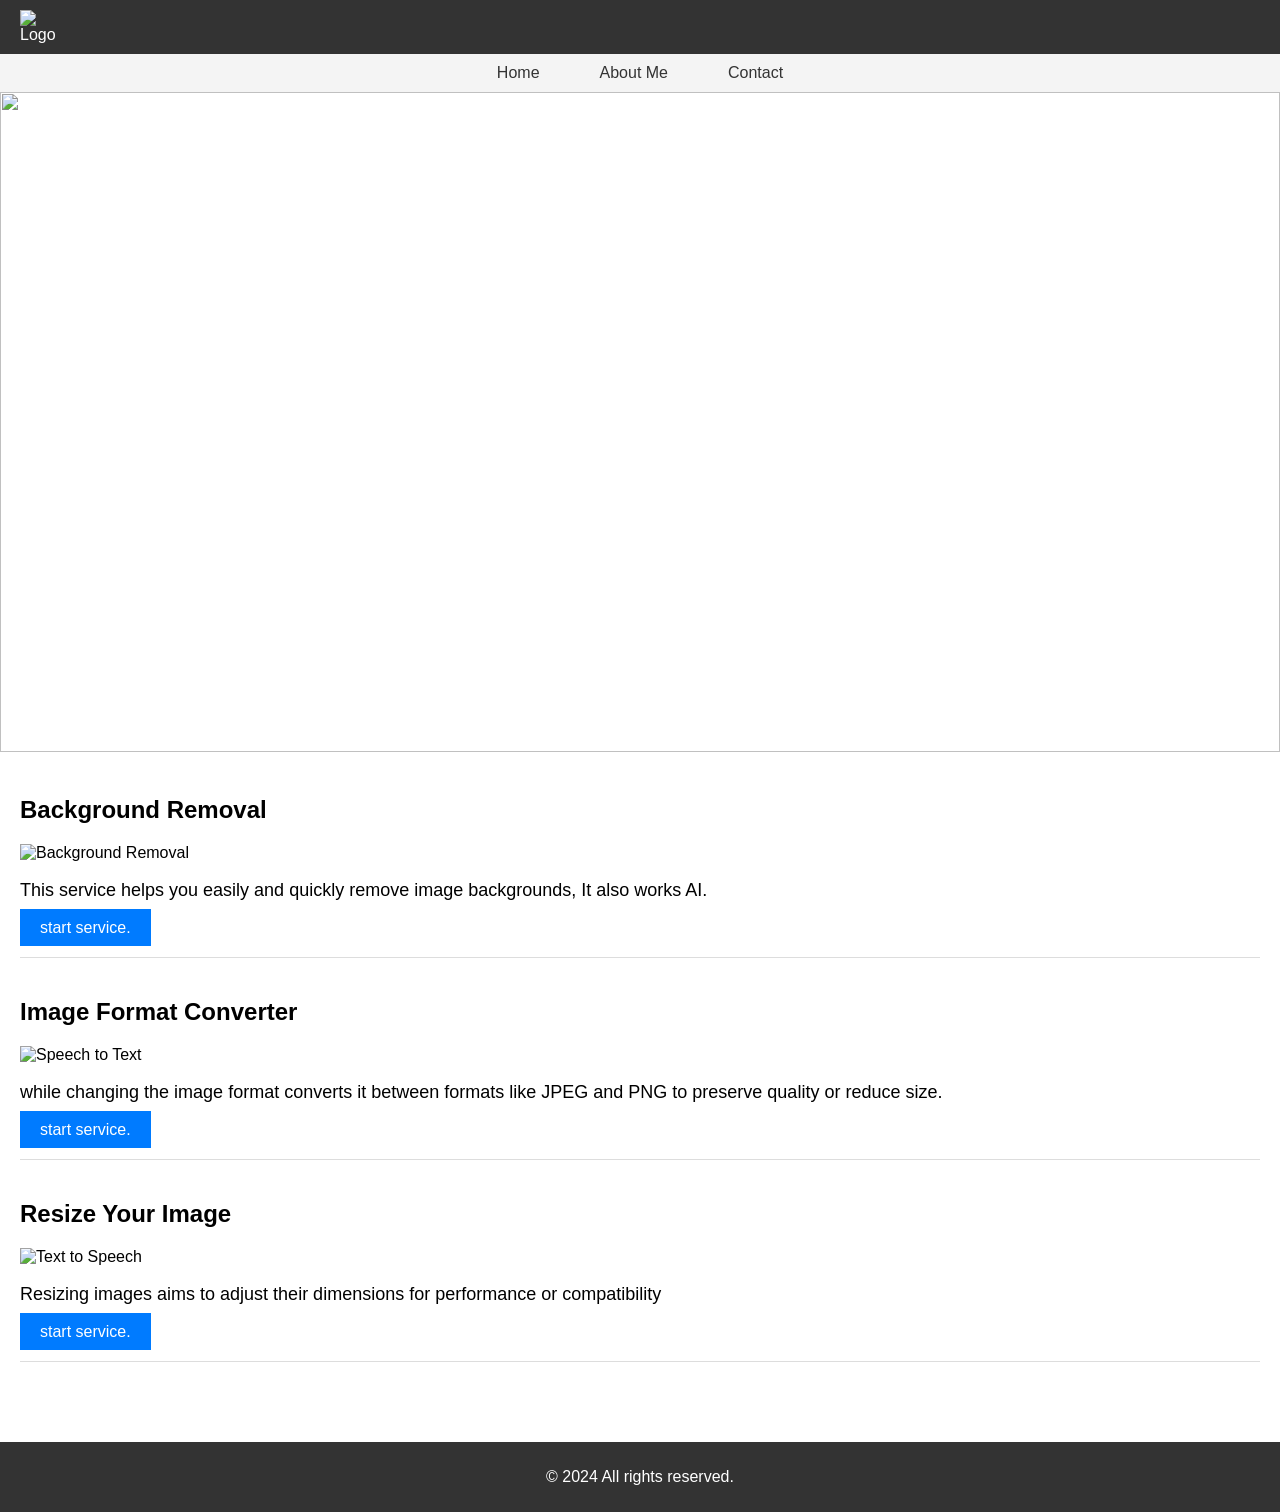
==== index.html @ 6f7bb06f "Rename indexs.html to index.html" ====
<!DOCTYPE html>
<html lang="en" dir="ltr">
<head>
    <meta charset="UTF-8">
    <meta name="viewport" content="width=device-width, initial-scale=1.0">
    <title>Services Website</title>
    <style>
      body {
    font-family: Arial, sans-serif;
    margin: 0;
    padding: 0;
    text-align: left;
}

header {
    background-color: #333;
    color: #fff;
    padding: 10px 20px;
    display: flex;
    justify-content: space-between;
    align-items: center;
}

.logo img {
    max-width: 50px;
}

.language-switch button {
    background-color: #007BFF;
    color: #fff;
    border: none;
    padding: 5px 10px;
    cursor: pointer;
}

.language-switch button:hover {
    background-color: #0056b3;
}

nav ul {
    list-style: none;
    margin: 0;
    padding: 0;
    display: flex;
    justify-content: center;
    background-color: #f4f4f4;
}

nav ul li {
    margin: 0 15px;
}

nav ul li a {
    text-decoration: none;
    color: #333;
    font-size: 16px;
    padding: 10px 15px;
    display: block;
}

nav ul li a:hover {
    background-color: #ddd;
}

main {
    padding: 20px;
}

section {
    margin-bottom: 40px;
    border-bottom: 1px solid #ddd;
    padding-bottom: 20px;
}

section h2 {
    font-size: 24px;
}

section img {
    max-width: 100%;
    height: auto;
}

section p {
    font-size: 18px;
}

.btn {
    background-color: #007BFF;
    color: #fff;
    padding: 10px 20px;
    border: none;
    cursor: pointer;
    font-size: 16px;
    margin-top: 10px;
    text-decoration:none;
}

.btn:hover {
    background-color: #0056b3;
}

footer {
    background-color: #333;
    color: #fff;
    text-align: center;
    padding: 10px 0;
    margin-top: 20px;
}
.jon{
  width: 100%;
  height: 660px;
}

  

    </style>
</head>
<body>
 <header>

        <div class="logo">

            <img alt="Logo" src="https://blogger.googleusercontent.com/img/b/R29vZ2xl/AVvXsEgfk3r0TOQ-q5Y43bY4R-zeOU-gjx7h6NgYUZwprxhLMDa5vk22Ardzp4VWBpmj68uV-9uZNXglrVZL7_rm2HI4sfgJLfWhF3CpBDfVAlu-al0UyExfjFToCFmGQeoeHaDHJ_j4_jj4ybQeaVDt8ZNuhdo8ah3jDDb9U3KzPSkxalAAXBMfpQsnMgH8BVPW/s398/20240605_013202712.png" />

        </div>

        <div class="language-switch">

            

        </div>

    </header>

    <nav>

        <ul>

            <li><a href="#home">Home</a></li>

            <li><a href="#about">About Me</a></li>

            <li><a href="#contact">Contact</a></li>

        </ul>

    </nav>

<div>

  <img class="jon" src="https://blogger.googleusercontent.com/img/b/R29vZ2xl/AVvXsEiYE4HfeZQfzenQCxm14TOgoIL4hMa2wltGeATNY2QenKhWlADoowv0zAKIjIK5iBit6qmSiJcxDQcpyKFnzKcbQ4snFc9pRUyuRq8C2lGP4qEHohYiyQGDQPZCODlCRd7P2YrSX-tR0g1ar8eSJYTXh2gYkYY9pnUwEzmOxZHNwera64JT0NPnWNqOOanI/s2245/2.png"/>

  

</div>

     <main>

        <section id="background-removal">

            <h2>Background Removal</h2>

            <img alt="Background Removal" src="https://blogger.googleusercontent.com/img/b/R29vZ2xl/AVvXsEjHkdF9JzOa8_P4nUjY_jbN2iDyWOQRuZUm1ETPzLzUXV6S_Vcpa2ueQST0ca53pqXIRLu124oua5SqDsv78uRtcdyLTwQ9ndKsT364ZT4PQNJG1Dy9wRSkeANknXpLdTWJ_ZHhK_4Fj3CGoSJ4eNA2VjpNUEfCxU6xD323_XZI6I7dAUxSEGb30-12GTZx/s128/2355864.png" />

            <p>This service helps you easily and quickly remove image backgrounds, It also works AI.</p>

             <a class="btn" href="testtwn.html">start service.</a>

   </section>
        <section id="speech-to-text">
            <h2>Image Format Converter</h2>
            <img alt="Speech to Text" src="https://blogger.googleusercontent.com/img/b/R29vZ2xl/AVvXsEh-t2Z_WVwqWuSs6o-PbBKuSp3O7QfDgsOzaK_0YlxVi7IKdureMt4vb4hrWYYzd3O0GuqsyhCZvrXhOcW47rIg_seygLYdLs9cBT0LDSR_i2CIgK2Ue1lkvSu1wQYsoQCmxu1aiKCIHxvWHHJXxDuK-PMW8GyWtUddtqWDneKSqp0lRtEmjCmUvlXE9olt/s128/422950.png" />
            <p>while changing the image format converts it between formats like JPEG and PNG to preserve quality or reduce size.</p>
            <a class="btn" href="index.html">start service.</a>

        </section>
        <section id="text-to-speech">
            <h2>Resize Your Image</h2>
            <img alt="Text to Speech" src="https://blogger.googleusercontent.com/img/b/R29vZ2xl/AVvXsEgTnRuU03BrlrNTKK5rK1c2xhuobpBO0VHDfiEOPaVt95v6AEoIeQuZW6sya76tH3G7Rltw-yo30ThEHoiQ9P_6gzKU5Vnqm6uUDTUsrVhcl8MA2wj6C8DJLAfuGQppV_1GCwMuXRE6IRanndEmzI63OLaKiTOBejUc1MTUzqVpSH-jmr_15BspqCWD_9Iw/s128/9850776.png" />

            <p>Resizing images aims to adjust their dimensions for performance or compatibility</p>
            <a class="btn" href="tont.html">start service.</a>
        </section>
    </main>

    <footer>
        <p>© 2024 All rights reserved.</p>
    </footer>

    <script src="script.js"></script>
</body>
</html>
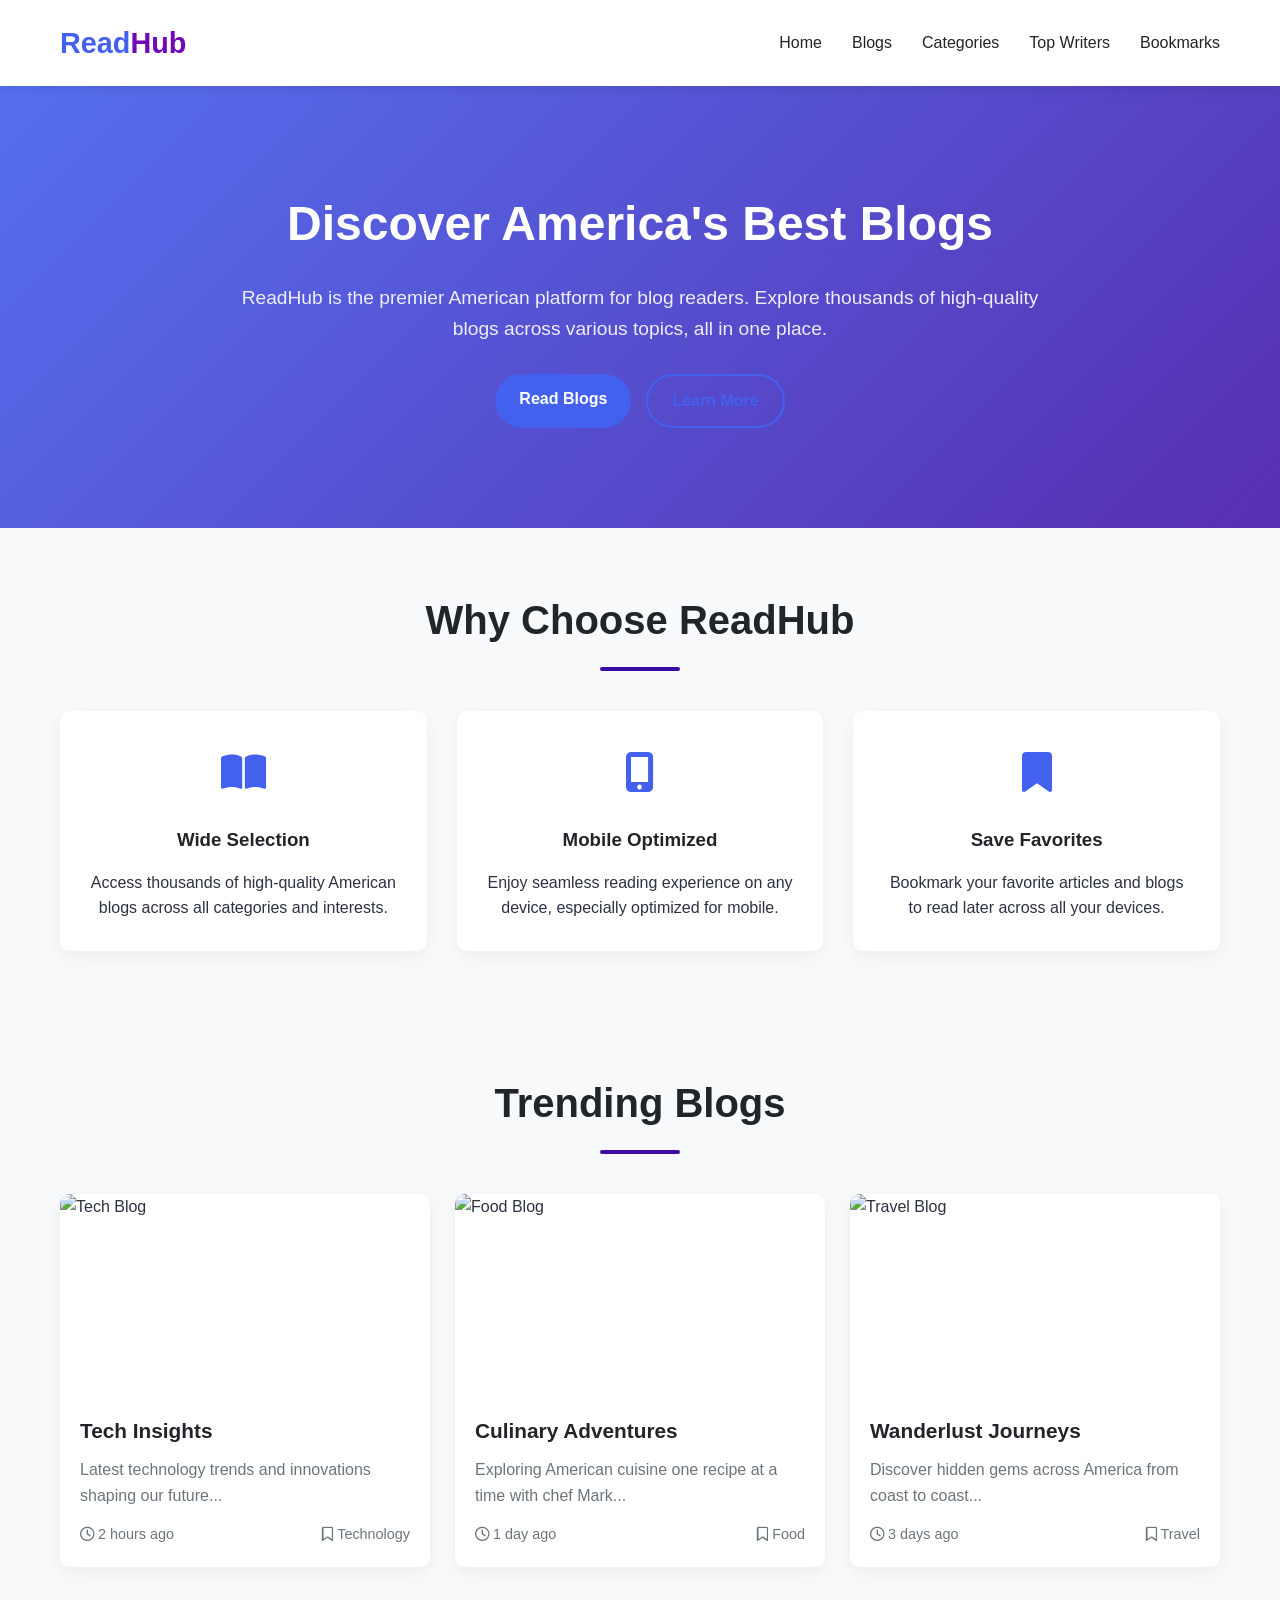
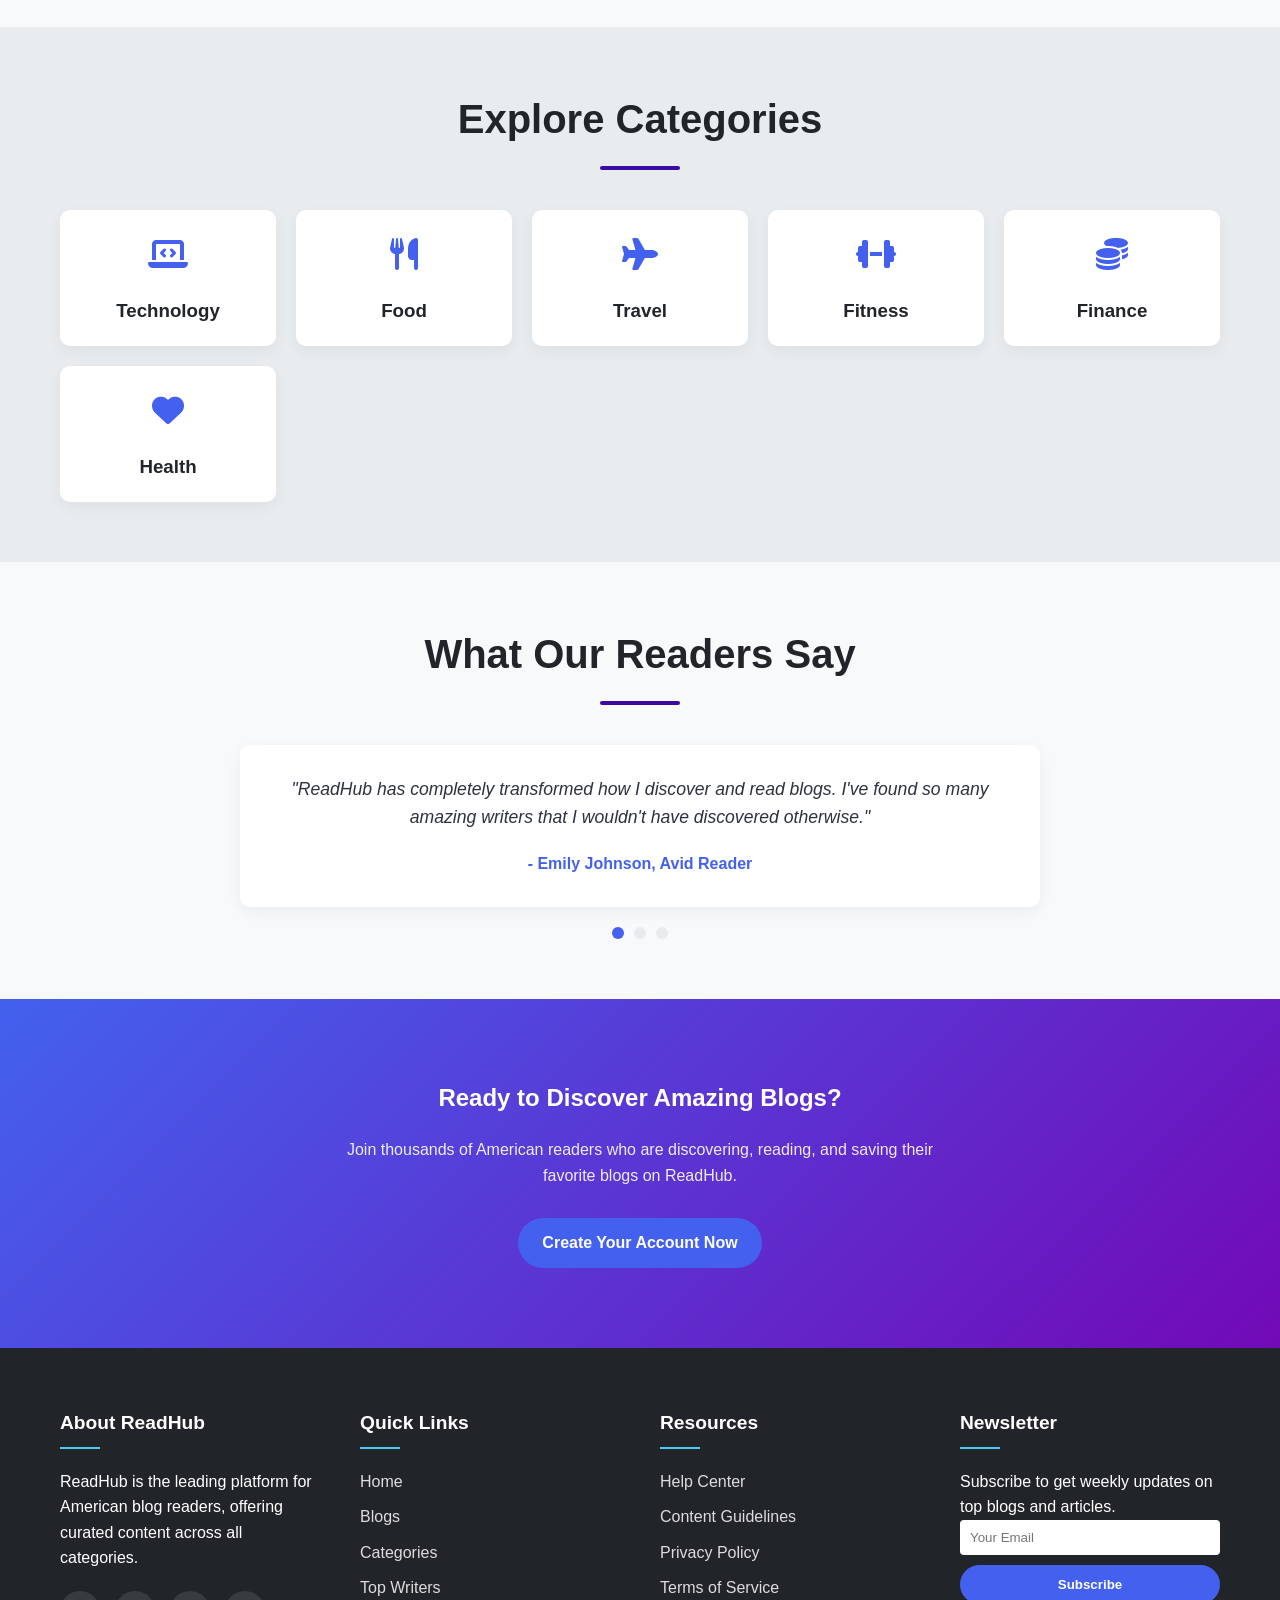
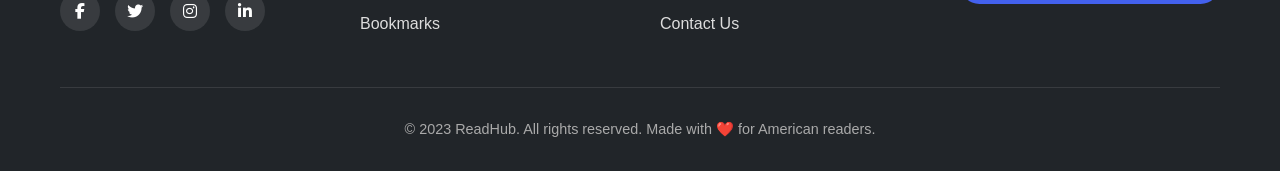
==== commit 0a70fb68: "Add files via upload" ====
--- a/index.html
+++ b/index.html
@@ -1,193 +1,817 @@
 <!DOCTYPE html>
-<html lang="en" dir="ltr">
+<html lang="en">
 <head>
     <meta charset="UTF-8">
     <meta name="viewport" content="width=device-width, initial-scale=1.0">
-    <title>Services Website</title>
+    <title>ReadHub - American Blog Reading Platform</title>
+    <link rel="stylesheet" href="https://cdnjs.cloudflare.com/ajax/libs/font-awesome/6.4.0/css/all.min.css">
     <style>
-      body {
-    font-family: Arial, sans-serif;
-    margin: 0;
-    padding: 0;
-    text-align: left;
-}
-
-header {
-    background-color: #333;
-    color: #fff;
-    padding: 10px 20px;
-    display: flex;
-    justify-content: space-between;
-    align-items: center;
-}
-
-.logo img {
-    max-width: 50px;
-}
-
-.language-switch button {
-    background-color: #007BFF;
-    color: #fff;
-    border: none;
-    padding: 5px 10px;
-    cursor: pointer;
-}
-
-.language-switch button:hover {
-    background-color: #0056b3;
-}
-
-nav ul {
-    list-style: none;
-    margin: 0;
-    padding: 0;
-    display: flex;
-    justify-content: center;
-    background-color: #f4f4f4;
-}
-
-nav ul li {
-    margin: 0 15px;
-}
-
-nav ul li a {
-    text-decoration: none;
-    color: #333;
-    font-size: 16px;
-    padding: 10px 15px;
-    display: block;
-}
-
-nav ul li a:hover {
-    background-color: #ddd;
-}
-
-main {
-    padding: 20px;
-}
-
-section {
-    margin-bottom: 40px;
-    border-bottom: 1px solid #ddd;
-    padding-bottom: 20px;
-}
-
-section h2 {
-    font-size: 24px;
-}
-
-section img {
-    max-width: 100%;
-    height: auto;
-}
-
-section p {
-    font-size: 18px;
-}
-
-.btn {
-    background-color: #007BFF;
-    color: #fff;
-    padding: 10px 20px;
-    border: none;
-    cursor: pointer;
-    font-size: 16px;
-    margin-top: 10px;
-    text-decoration:none;
-}
-
-.btn:hover {
-    background-color: #0056b3;
-}
-
-footer {
-    background-color: #333;
-    color: #fff;
-    text-align: center;
-    padding: 10px 0;
-    margin-top: 20px;
-}
-.jon{
-  width: 100%;
-  height: 660px;
-}
-
-  
-
+        /* CSS Variables */
+        :root {
+            --primary: #4361ee;
+            --secondary: #3a0ca3;
+            --accent: #7209b7;
+            --light: #f8f9fa;
+            --dark: #212529;
+            --success: #4cc9f0;
+            --gray: #6c757d;
+            --light-gray: #e9ecef;
+            --text: #2d3142;
+        }
+        
+        /* Global Styles */
+        * {
+            margin: 0;
+            padding: 0;
+            box-sizing: border-box;
+            font-family: 'Segoe UI', Tahoma, Geneva, Verdana, sans-serif;
+        }
+        
+        body {
+            background-color: var(--light);
+            color: var(--text);
+            line-height: 1.6;
+        }
+        
+        a {
+            text-decoration: none;
+            color: var(--primary);
+            transition: color 0.3s;
+        }
+        
+        a:hover {
+            color: var(--accent);
+        }
+        
+        .container {
+            width: 100%;
+            max-width: 1200px;
+            margin: 0 auto;
+            padding: 0 20px;
+        }
+        
+        .btn {
+            display: inline-block;
+            padding: 12px 24px;
+            background-color: var(--primary);
+            color: white;
+            border-radius: 30px;
+            font-weight: 600;
+            transition: all 0.3s;
+            border: none;
+            cursor: pointer;
+        }
+        
+        .btn:hover {
+            background-color: var(--accent);
+            transform: translateY(-2px);
+            box-shadow: 0 4px 8px rgba(0,0,0,0.1);
+            color: white;
+        }
+        
+        .btn-outline {
+            background-color: transparent;
+            border: 2px solid var(--primary);
+            color: var(--primary);
+        }
+        
+        .btn-outline:hover {
+            background-color: var(--primary);
+            color: white;
+        }
+        
+        .section {
+            padding: 60px 0;
+        }
+        
+        .section-title {
+            font-size: 2.5rem;
+            text-align: center;
+            margin-bottom: 40px;
+            color: var(--dark);
+            position: relative;
+        }
+        
+        .section-title:after {
+            content: '';
+            display: block;
+            width: 80px;
+            height: 4px;
+            background: var(--secondary);
+            margin: 15px auto;
+            border-radius: 2px;
+        }
+        
+        /* Header Styles */
+        header {
+            background-color: white;
+            box-shadow: 0 2px 10px rgba(0,0,0,0.1);
+            position: sticky;
+            top: 0;
+            z-index: 100;
+        }
+        
+        .navbar {
+            display: flex;
+            justify-content: space-between;
+            align-items: center;
+            padding: 20px 0;
+        }
+        
+        .logo {
+            font-size: 1.8rem;
+            font-weight: 700;
+            color: var(--primary);
+        }
+        
+        .logo span {
+            color: var(--accent);
+        }
+        
+        .nav-menu {
+            display: flex;
+            list-style: none;
+        }
+        
+        .nav-menu li {
+            margin-left: 30px;
+        }
+        
+        .nav-menu a {
+            color: var(--dark);
+            font-weight: 500;
+        }
+        
+        .nav-menu a:hover {
+            color: var(--primary);
+        }
+        
+        .hamburger {
+            display: none;
+            cursor: pointer;
+            font-size: 1.5rem;
+        }
+        
+        /* Hero Section */
+        .hero {
+            background: linear-gradient(135deg, rgba(67, 97, 238, 0.9) 0%, rgba(58, 12, 163, 0.85) 100%), url('https://images.unsplash.com/photo-1499750310107-5fef28a66643?ixlib=rb-4.0.3&auto=format&fit=crop&w=1350&q=80') no-repeat center center/cover;
+            color: white;
+            padding: 100px 0;
+            text-align: center;
+        }
+        
+        .hero-content {
+            max-width: 800px;
+            margin: 0 auto;
+        }
+        
+        .hero h1 {
+            font-size: 3rem;
+            margin-bottom: 20px;
+        }
+        
+        .hero p {
+            font-size: 1.2rem;
+            margin-bottom: 30px;
+            opacity: 0.9;
+        }
+        
+        .hero-buttons {
+            display: flex;
+            justify-content: center;
+            gap: 15px;
+        }
+        
+        /* Features Section */
+        .features-grid {
+            display: grid;
+            grid-template-columns: repeat(auto-fit, minmax(300px, 1fr));
+            gap: 30px;
+        }
+        
+        .feature-card {
+            background: white;
+            border-radius: 10px;
+            padding: 30px;
+            box-shadow: 0 5px 15px rgba(0,0,0,0.05);
+            transition: transform 0.3s;
+            text-align: center;
+        }
+        
+        .feature-card:hover {
+            transform: translateY(-5px);
+        }
+        
+        .feature-icon {
+            font-size: 2.5rem;
+            color: var(--primary);
+            margin-bottom: 20px;
+        }
+        
+        .feature-card h3 {
+            margin-bottom: 15px;
+            color: var(--dark);
+        }
+        
+        /* Popular Blogs */
+        .blogs-container {
+            display: grid;
+            grid-template-columns: repeat(auto-fit, minmax(300px, 1fr));
+            gap: 25px;
+        }
+        
+        .blog-card {
+            background: white;
+            border-radius: 10px;
+            overflow: hidden;
+            box-shadow: 0 5px 15px rgba(0,0,0,0.05);
+            transition: transform 0.3s;
+        }
+        
+        .blog-card:hover {
+            transform: translateY(-5px);
+        }
+        
+        .blog-img {
+            height: 200px;
+            overflow: hidden;
+        }
+        
+        .blog-img img {
+            width: 100%;
+            height: 100%;
+            object-fit: cover;
+            transition: transform 0.5s;
+        }
+        
+        .blog-card:hover .blog-img img {
+            transform: scale(1.05);
+        }
+        
+        .blog-content {
+            padding: 20px;
+        }
+        
+        .blog-title {
+            font-size: 1.3rem;
+            margin-bottom: 10px;
+            color: var(--dark);
+        }
+        
+        .blog-excerpt {
+            color: var(--gray);
+            margin-bottom: 15px;
+        }
+        
+        .blog-meta {
+            display: flex;
+            justify-content: space-between;
+            color: var(--gray);
+            font-size: 0.9rem;
+        }
+        
+        /* Categories Section */
+        .categories {
+            background-color: var(--light-gray);
+        }
+        
+        .categories-grid {
+            display: grid;
+            grid-template-columns: repeat(auto-fit, minmax(200px, 1fr));
+            gap: 20px;
+        }
+        
+        .category-card {
+            background: white;
+            border-radius: 10px;
+            padding: 20px;
+            text-align: center;
+            box-shadow: 0 5px 15px rgba(0,0,0,0.05);
+            transition: all 0.3s;
+        }
+        
+        .category-card:hover {
+            background: var(--primary);
+            color: white;
+            transform: translateY(-5px);
+        }
+        
+        .category-card:hover h3 {
+            color: white;
+        }
+        
+        .category-card h3 {
+            margin-top: 15px;
+            color: var(--dark);
+        }
+        
+        .category-icon {
+            font-size: 2rem;
+            color: var(--primary);
+        }
+        
+        .category-card:hover .category-icon {
+            color: white;
+        }
+        
+        /* Testimonials */
+        .testimonials-container {
+            max-width: 800px;
+            margin: 0 auto;
+            position: relative;
+        }
+        
+        .testimonial {
+            background: white;
+            padding: 30px;
+            border-radius: 10px;
+            box-shadow: 0 5px 15px rgba(0,0,0,0.05);
+            text-align: center;
+            display: none;
+        }
+        
+        .testimonial.active {
+            display: block;
+            animation: fadeIn 0.5s;
+        }
+        
+        @keyframes fadeIn {
+            from { opacity: 0; }
+            to { opacity: 1; }
+        }
+        
+        .testimonial-text {
+            font-style: italic;
+            margin-bottom: 20px;
+            font-size: 1.1rem;
+        }
+        
+        .testimonial-author {
+            font-weight: bold;
+            color: var(--primary);
+        }
+        
+        .testimonial-nav {
+            display: flex;
+            justify-content: center;
+            margin-top: 20px;
+            gap: 10px;
+        }
+        
+        .testimonial-dot {
+            width: 12px;
+            height: 12px;
+            border-radius: 50%;
+            background-color: var(--light-gray);
+            cursor: pointer;
+        }
+        
+        .testimonial-dot.active {
+            background-color: var(--primary);
+        }
+        
+        /* CTA Section */
+        .cta {
+            background: linear-gradient(135deg, var(--primary) 0%, var(--accent) 100%);
+            color: white;
+            text-align: center;
+            padding: 80px 0;
+        }
+        
+        .cta h2 {
+            margin-bottom: 20px;
+        }
+        
+        .cta p {
+            max-width: 600px;
+            margin: 0 auto 30px;
+            opacity: 0.9;
+        }
+        
+        /* Footer */
+        footer {
+            background-color: var(--dark);
+            color: white;
+            padding: 60px 0 30px;
+        }
+        
+        .footer-content {
+            display: grid;
+            grid-template-columns: repeat(auto-fit, minmax(250px, 1fr));
+            gap: 40px;
+            margin-bottom: 40px;
+        }
+        
+        .footer-column h3 {
+            font-size: 1.2rem;
+            margin-bottom: 20px;
+            position: relative;
+            padding-bottom: 10px;
+        }
+        
+        .footer-column h3:after {
+            content: '';
+            position: absolute;
+            left: 0;
+            bottom: 0;
+            width: 40px;
+            height: 2px;
+            background-color: var(--success);
+        }
+        
+        .footer-column ul {
+            list-style: none;
+        }
+        
+        .footer-column ul li {
+            margin-bottom: 10px;
+        }
+        
+        .footer-column a {
+            color: #ddd;
+        }
+        
+        .footer-column a:hover {
+            color: white;
+        }
+        
+        .social-icons {
+            display: flex;
+            gap: 15px;
+            margin-top: 20px;
+        }
+        
+        .social-icons a {
+            display: flex;
+            align-items: center;
+            justify-content: center;
+            width: 40px;
+            height: 40px;
+            background-color: rgba(255,255,255,0.1);
+            border-radius: 50%;
+            color: white;
+            transition: all 0.3s;
+        }
+        
+        .social-icons a:hover {
+            background-color: var(--primary);
+            transform: translateY(-3px);
+        }
+        
+        .copyright {
+            text-align: center;
+            padding-top: 30px;
+            border-top: 1px solid rgba(255,255,255,0.1);
+            color: #aaa;
+            font-size: 0.9rem;
+        }
+        
+        /* Responsive Styles */
+        @media (max-width: 768px) {
+            .nav-menu {
+                position: fixed;
+                top: 80px;
+                left: -100%;
+                background-color: white;
+                width: 100%;
+                flex-direction: column;
+                padding: 30px;
+                box-shadow: 0 5px 10px rgba(0,0,0,0.1);
+                transition: left 0.3s;
+            }
+            
+            .nav-menu.active {
+                left: 0;
+            }
+            
+            .nav-menu li {
+                margin: 15px 0;
+            }
+            
+            .hamburger {
+                display: block;
+            }
+            
+            .hero h1 {
+                font-size: 2.5rem;
+            }
+            
+            .hero-buttons {
+                flex-direction: column;
+                align-items: center;
+            }
+            
+            .section-title {
+                font-size: 2rem;
+            }
+        }
+        
+        @media (max-width: 480px) {
+            .hero h1 {
+                font-size: 2rem;
+            }
+            
+            .hero p {
+                font-size: 1rem;
+            }
+            
+            .btn {
+                padding: 10px 20px;
+            }
+            
+            .section {
+                padding: 40px 0;
+            }
+        }
     </style>
 </head>
 <body>
- <header>
-
-        <div class="logo">
-
-            <img alt="Logo" src="https://blogger.googleusercontent.com/img/b/R29vZ2xl/AVvXsEgfk3r0TOQ-q5Y43bY4R-zeOU-gjx7h6NgYUZwprxhLMDa5vk22Ardzp4VWBpmj68uV-9uZNXglrVZL7_rm2HI4sfgJLfWhF3CpBDfVAlu-al0UyExfjFToCFmGQeoeHaDHJ_j4_jj4ybQeaVDt8ZNuhdo8ah3jDDb9U3KzPSkxalAAXBMfpQsnMgH8BVPW/s398/20240605_013202712.png" />
-
+    <!-- Header & Navigation -->
+    <header>
+        <div class="container">
+            <nav class="navbar">
+                <a href="#" class="logo">Read<span>Hub</span></a>
+                <ul class="nav-menu">
+                    <li><a href="#">Home</a></li>
+                    <li><a href="#">Blogs</a></li>
+                    <li><a href="#">Categories</a></li>
+                    <li><a href="#">Top Writers</a></li>
+                    <li><a href="#">Bookmarks</a></li>
+                </ul>
+                <!--div class="auth-buttons">
+                    <a href="#" class="btn btn-outline">Sign In</a>
+                    <a href="#" class="btn">Sign Up</a>
+                </div-->
+                <div class="hamburger">
+                    <i class="fas fa-bars"></i>
+                </div>
+            </nav>
         </div>
-
-        <div class="language-switch">
-
-            
-
-        </div>
-
     </header>
 
-    <nav>
+    <!-- Hero Section -->
+    <section class="hero">
+        <div class="container">
+            <div class="hero-content">
+                <h1>Discover America's Best Blogs</h1>
+                <p>ReadHub is the premier American platform for blog readers. Explore thousands of high-quality blogs across various topics, all in one place.</p>
+                <div class="hero-buttons">
+                    <a href="more.html" class="btn">Read Blogs</a>
+                    <a href="#" class="btn btn-outline">Learn More</a>
+                </div>
+            </div>
+        </div>
+    </section>
 
-        <ul>
+    <!-- Features Section -->
+    <section class="section">
+        <div class="container">
+            <h2 class="section-title">Why Choose ReadHub</h2>
+            <div class="features-grid">
+                <div class="feature-card">
+                    <div class="feature-icon">
+                        <i class="fas fa-book-open"></i>
+                    </div>
+                    <h3>Wide Selection</h3>
+                    <p>Access thousands of high-quality American blogs across all categories and interests.</p>
+                </div>
+                <div class="feature-card">
+                    <div class="feature-icon">
+                        <i class="fas fa-mobile-alt"></i>
+                    </div>
+                    <h3>Mobile Optimized</h3>
+                    <p>Enjoy seamless reading experience on any device, especially optimized for mobile.</p>
+                </div>
+                <div class="feature-card">
+                    <div class="feature-icon">
+                        <i class="fas fa-bookmark"></i>
+                    </div>
+                    <h3>Save Favorites</h3>
+                    <p>Bookmark your favorite articles and blogs to read later across all your devices.</p>
+                </div>
+            </div>
+        </div>
+    </section>
 
-            <li><a href="#home">Home</a></li>
+    <!-- Popular Blogs Section -->
+    <section class="section">
+        <div class="container">
+            <h2 class="section-title">Trending Blogs</h2>
+            <div class="blogs-container">
+                <div class="blog-card">
+                    <div class="blog-img">
+                        <img src="https://images.unsplash.com/photo-1552664730-d307ca884978?ixlib=rb-4.0.3&auto=format&fit=crop&w=600&q=80" alt="Tech Blog">
+                    </div>
+                    <div class="blog-content">
+                        <h3 class="blog-title">Tech Insights</h3>
+                        <p class="blog-excerpt">Latest technology trends and innovations shaping our future...</p>
+                        <div class="blog-meta">
+                            <span><i class="far fa-clock"></i> 2 hours ago</span>
+                            <span><i class="far fa-bookmark"></i> Technology</span>
+                        </div>
+                    </div>
+                </div>
+                <div class="blog-card">
+                    <div class="blog-img">
+                        <img src="https://images.unsplash.com/photo-1495474932287-2039d2633e1a?ixlib=rb-4.0.3&auto=format&fit=crop&w=600&q=80" alt="Food Blog">
+                    </div>
+                    <div class="blog-content">
+                        <h3 class="blog-title">Culinary Adventures</h3>
+                        <p class="blog-excerpt">Exploring American cuisine one recipe at a time with chef Mark...</p>
+                        <div class="blog-meta">
+                            <span><i class="far fa-clock"></i> 1 day ago</span>
+                            <span><i class="far fa-bookmark"></i> Food</span>
+                        </div>
+                    </div>
+                </div>
+                <div class="blog-card">
+                    <div class="blog-img">
+                        <img src="https://images.unsplash.com/photo-1469474968028-56623f02e42e?ixlib=rb-4.0.3&auto=format&fit=crop&w=600&q=80" alt="Travel Blog">
+                    </div>
+                    <div class="blog-content">
+                        <h3 class="blog-title">Wanderlust Journeys</h3>
+                        <p class="blog-excerpt">Discover hidden gems across America from coast to coast...</p>
+                        <div class="blog-meta">
+                            <span><i class="far fa-clock"></i> 3 days ago</span>
+                            <span><i class="far fa-bookmark"></i> Travel</span>
+                        </div>
+                    </div>
+                </div>
+            </div>
+        </div>
+    </section>
 
-            <li><a href="#about">About Me</a></li>
+    <!-- Categories Section -->
+    <section class="section categories">
+        <div class="container">
+            <h2 class="section-title">Explore Categories</h2>
+            <div class="categories-grid">
+                <div class="category-card">
+                    <div class="category-icon">
+                        <i class="fas fa-laptop-code"></i>
+                    </div>
+                    <h3>Technology</h3>
+                </div>
+                <div class="category-card">
+                    <div class="category-icon">
+                        <i class="fas fa-utensils"></i>
+                    </div>
+                    <h3>Food</h3>
+                </div>
+                <div class="category-card">
+                    <div class="category-icon">
+                        <i class="fas fa-plane"></i>
+                    </div>
+                    <h3>Travel</h3>
+                </div>
+                <div class="category-card">
+                    <div class="category-icon">
+                        <i class="fas fa-dumbbell"></i>
+                    </div>
+                    <h3>Fitness</h3>
+                </div>
+                <div class="category-card">
+                    <div class="category-icon">
+                        <i class="fas fa-coins"></i>
+                    </div>
+                    <h3>Finance</h3>
+                </div>
+                <div class="category-card">
+                    <div class="category-icon">
+                        <i class="fas fa-heart"></i>
+                    </div>
+                    <h3>Health</h3>
+                </div>
+            </div>
+        </div>
+    </section>
 
-            <li><a href="#contact">Contact</a></li>
+    <!-- Testimonials -->
+    <section class="section">
+        <div class="container">
+            <h2 class="section-title">What Our Readers Say</h2>
+            <div class="testimonials-container">
+                <div class="testimonial active">
+                    <p class="testimonial-text">"ReadHub has completely transformed how I discover and read blogs. I've found so many amazing writers that I wouldn't have discovered otherwise."</p>
+                    <p class="testimonial-author">- Emily Johnson, Avid Reader</p>
+                </div>
+                <div class="testimonial">
+                    <p class="testimonial-text">"As someone who reads blogs during my commute, the mobile experience is fantastic. I can easily save articles to read later when I have time."</p>
+                    <p class="testimonial-author">- Michael Chen, Daily Commuter</p>
+                </div>
+                <div class="testimonial">
+                    <p class="testimonial-text">"The recommendation algorithm is spot-on! I'm constantly discovering blogs that match my interests perfectly."</p>
+                    <p class="testimonial-author">- Sarah Williams, Blog Enthusiast</p>
+                </div>
+                <div class="testimonial-nav">
+                    <div class="testimonial-dot active" data-index="0"></div>
+                    <div class="testimonial-dot" data-index="1"></div>
+                    <div class="testimonial-dot" data-index="2"></div>
+                </div>
+            </div>
+        </div>
+    </section>
 
-        </ul>
+    <!-- CTA Section -->
+    <section class="cta">
+        <div class="container">
+            <h2>Ready to Discover Amazing Blogs?</h2>
+            <p>Join thousands of American readers who are discovering, reading, and saving their favorite blogs on ReadHub.</p>
+            <a href="#" class="btn">Create Your Account Now</a>
+        </div>
+    </section>
 
-    </nav>
-
-<div>
-
-  <img class="jon" src="https://blogger.googleusercontent.com/img/b/R29vZ2xl/AVvXsEiYE4HfeZQfzenQCxm14TOgoIL4hMa2wltGeATNY2QenKhWlADoowv0zAKIjIK5iBit6qmSiJcxDQcpyKFnzKcbQ4snFc9pRUyuRq8C2lGP4qEHohYiyQGDQPZCODlCRd7P2YrSX-tR0g1ar8eSJYTXh2gYkYY9pnUwEzmOxZHNwera64JT0NPnWNqOOanI/s2245/2.png"/>
-
-  
-
-</div>
-
-     <main>
-
-        <section id="background-removal">
-
-            <h2>Background Removal</h2>
-
-            <img alt="Background Removal" src="https://blogger.googleusercontent.com/img/b/R29vZ2xl/AVvXsEjHkdF9JzOa8_P4nUjY_jbN2iDyWOQRuZUm1ETPzLzUXV6S_Vcpa2ueQST0ca53pqXIRLu124oua5SqDsv78uRtcdyLTwQ9ndKsT364ZT4PQNJG1Dy9wRSkeANknXpLdTWJ_ZHhK_4Fj3CGoSJ4eNA2VjpNUEfCxU6xD323_XZI6I7dAUxSEGb30-12GTZx/s128/2355864.png" />
-
-            <p>This service helps you easily and quickly remove image backgrounds, It also works AI.</p>
-
-             <a class="btn" href="testtwn.html">start service.</a>
-
-   </section>
-        <section id="speech-to-text">
-            <h2>Image Format Converter</h2>
-            <img alt="Speech to Text" src="https://blogger.googleusercontent.com/img/b/R29vZ2xl/AVvXsEh-t2Z_WVwqWuSs6o-PbBKuSp3O7QfDgsOzaK_0YlxVi7IKdureMt4vb4hrWYYzd3O0GuqsyhCZvrXhOcW47rIg_seygLYdLs9cBT0LDSR_i2CIgK2Ue1lkvSu1wQYsoQCmxu1aiKCIHxvWHHJXxDuK-PMW8GyWtUddtqWDneKSqp0lRtEmjCmUvlXE9olt/s128/422950.png" />
-            <p>while changing the image format converts it between formats like JPEG and PNG to preserve quality or reduce size.</p>
-            <a class="btn" href="index.html">start service.</a>
-
-        </section>
-        <section id="text-to-speech">
-            <h2>Resize Your Image</h2>
-            <img alt="Text to Speech" src="https://blogger.googleusercontent.com/img/b/R29vZ2xl/AVvXsEgTnRuU03BrlrNTKK5rK1c2xhuobpBO0VHDfiEOPaVt95v6AEoIeQuZW6sya76tH3G7Rltw-yo30ThEHoiQ9P_6gzKU5Vnqm6uUDTUsrVhcl8MA2wj6C8DJLAfuGQppV_1GCwMuXRE6IRanndEmzI63OLaKiTOBejUc1MTUzqVpSH-jmr_15BspqCWD_9Iw/s128/9850776.png" />
-
-            <p>Resizing images aims to adjust their dimensions for performance or compatibility</p>
-            <a class="btn" href="tont.html">start service.</a>
-        </section>
-    </main>
-
+    <!-- Footer -->
     <footer>
-        <p>© 2024 All rights reserved.</p>
+        <div class="container">
+            <div class="footer-content">
+                <div class="footer-column">
+                    <h3>About ReadHub</h3>
+                    <p>ReadHub is the leading platform for American blog readers, offering curated content across all categories.</p>
+                    <div class="social-icons">
+                        <a href="#"><i class="fab fa-facebook-f"></i></a>
+                        <a href="#"><i class="fab fa-twitter"></i></a>
+                        <a href="#"><i class="fab fa-instagram"></i></a>
+                        <a href="#"><i class="fab fa-linkedin-in"></i></a>
+                    </div>
+                </div>
+                <div class="footer-column">
+                    <h3>Quick Links</h3>
+                    <ul>
+                        <li><a href="#">Home</a></li>
+                        <li><a href="#">Blogs</a></li>
+                        <li><a href="#">Categories</a></li>
+                        <li><a href="#">Top Writers</a></li>
+                        <li><a href="#">Bookmarks</a></li>
+                    </ul>
+                </div>
+                <div class="footer-column">
+                    <h3>Resources</h3>
+                    <ul>
+                        <li><a href="#">Help Center</a></li>
+                        <li><a href="#">Content Guidelines</a></li>
+                        <li><a href="#">Privacy Policy</a></li>
+                        <li><a href="#">Terms of Service</a></li>
+                        <li><a href="#">Contact Us</a></li>
+                    </ul>
+                </div>
+                <div class="footer-column">
+                    <h3>Newsletter</h3>
+                    <p>Subscribe to get weekly updates on top blogs and articles.</p>
+                    <form>
+                        <input type="email" placeholder="Your Email" style="padding: 10px; width: 100%; margin-bottom: 10px; border-radius: 4px; border: none;">
+                        <button type="submit" class="btn" style="width: 100%;">Subscribe</button>
+                    </form>
+                </div>
+            </div>
+            <div class="copyright">
+                <p>&copy; 2023 ReadHub. All rights reserved. Made with ❤️ for American readers.</p>
+            </div>
+        </div>
     </footer>
 
-    <script src="script.js"></script>
+    <script>
+        // Mobile Navigation
+        const hamburger = document.querySelector('.hamburger');
+        const navMenu = document.querySelector('.nav-menu');
+        
+        hamburger.addEventListener('click', () => {
+            navMenu.classList.toggle('active');
+            hamburger.innerHTML = navMenu.classList.contains('active') ? 
+                '<i class="fas fa-times"></i>' : '<i class="fas fa-bars"></i>';
+        });
+        
+        // Testimonial Slider
+        const testimonials = document.querySelectorAll('.testimonial');
+        const dots = document.querySelectorAll('.testimonial-dot');
+        
+        dots.forEach(dot => {
+            dot.addEventListener('click', () => {
+                const index = dot.getAttribute('data-index');
+                
+                // Update testimonials
+                testimonials.forEach(testimonial => testimonial.classList.remove('active'));
+                testimonials[index].classList.add('active');
+                
+                // Update dots
+                dots.forEach(d => d.classList.remove('active'));
+                dot.classList.add('active');
+            });
+        });
+        
+        // Auto rotate testimonials
+        let currentTestimonial = 0;
+        function rotateTestimonials() {
+            testimonials.forEach(testimonial => testimonial.classList.remove('active'));
+            dots.forEach(dot => dot.classList.remove('active'));
+            
+            currentTestimonial = (currentTestimonial + 1) % testimonials.length;
+            
+            testimonials[currentTestimonial].classList.add('active');
+            dots[currentTestimonial].classList.add('active');
+        }
+        
+        setInterval(rotateTestimonials, 5000);
+    </script>
 </body>
-</html>
+</html>
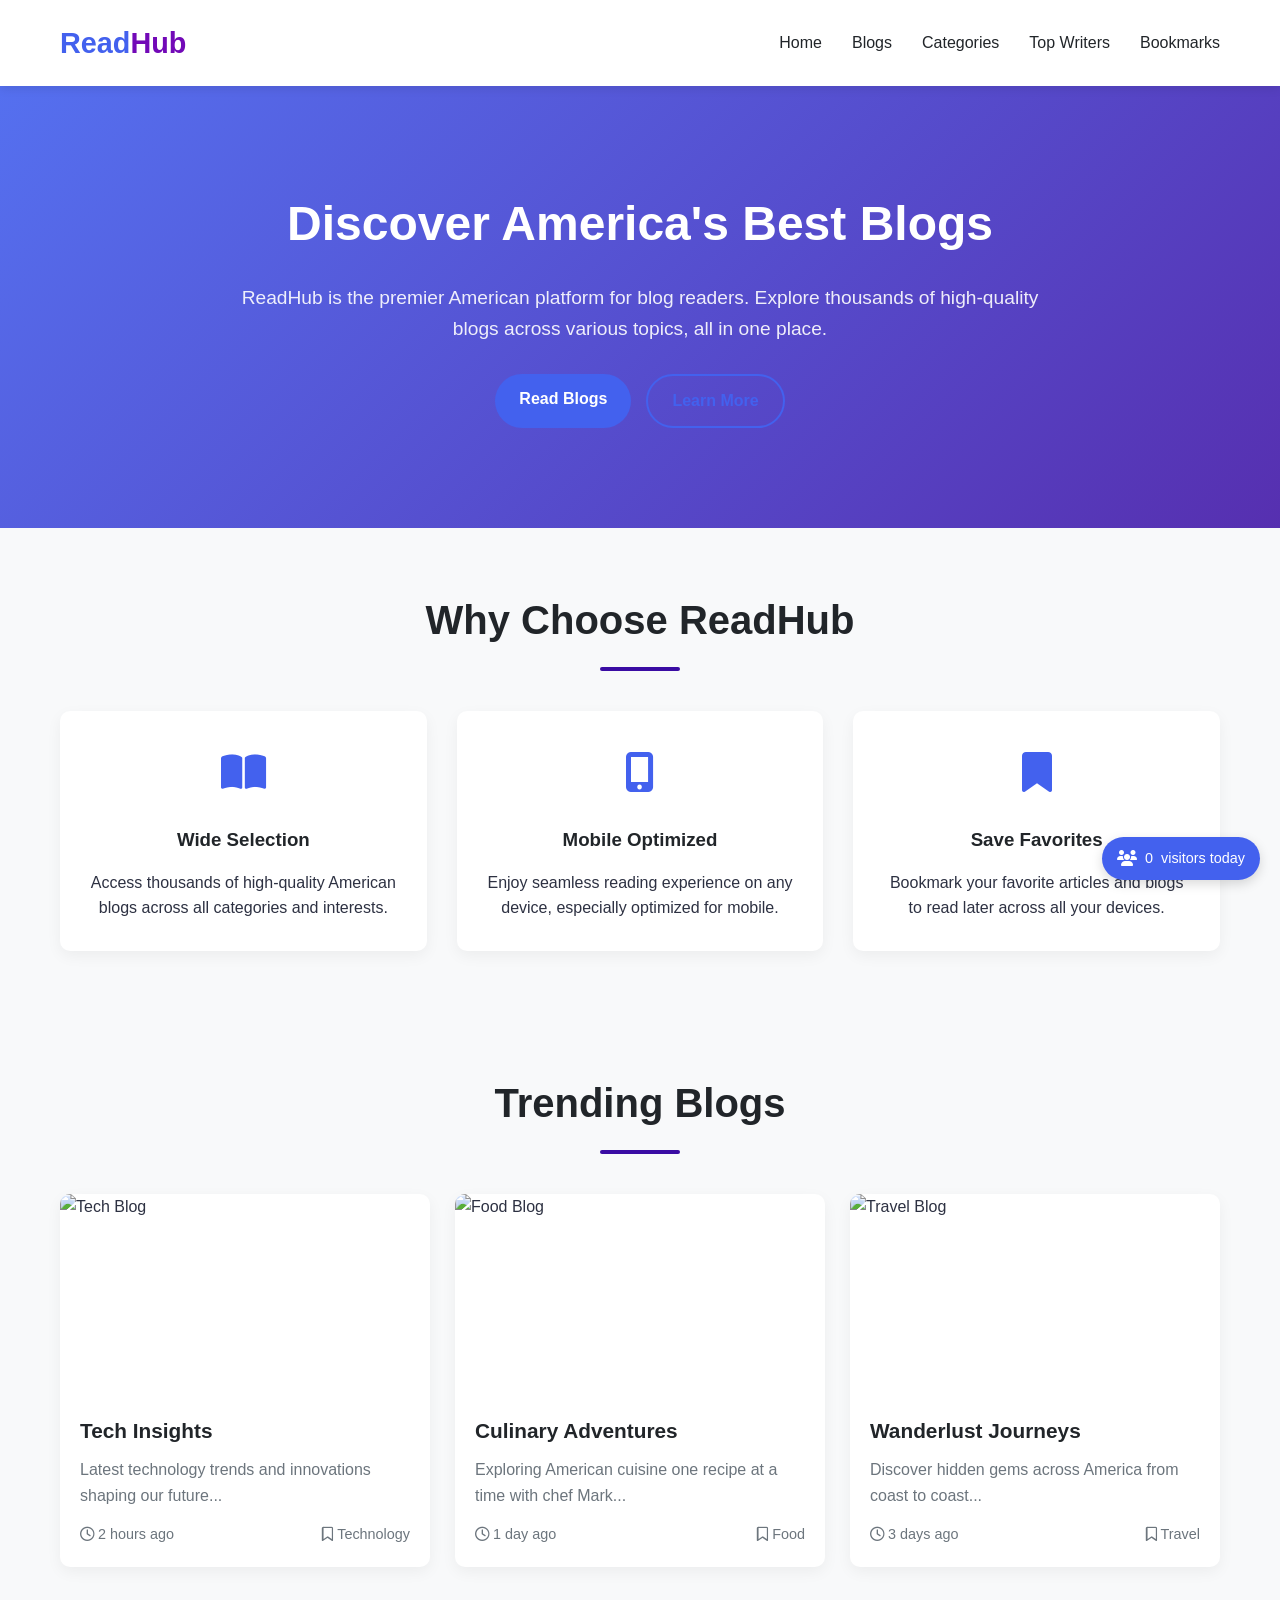
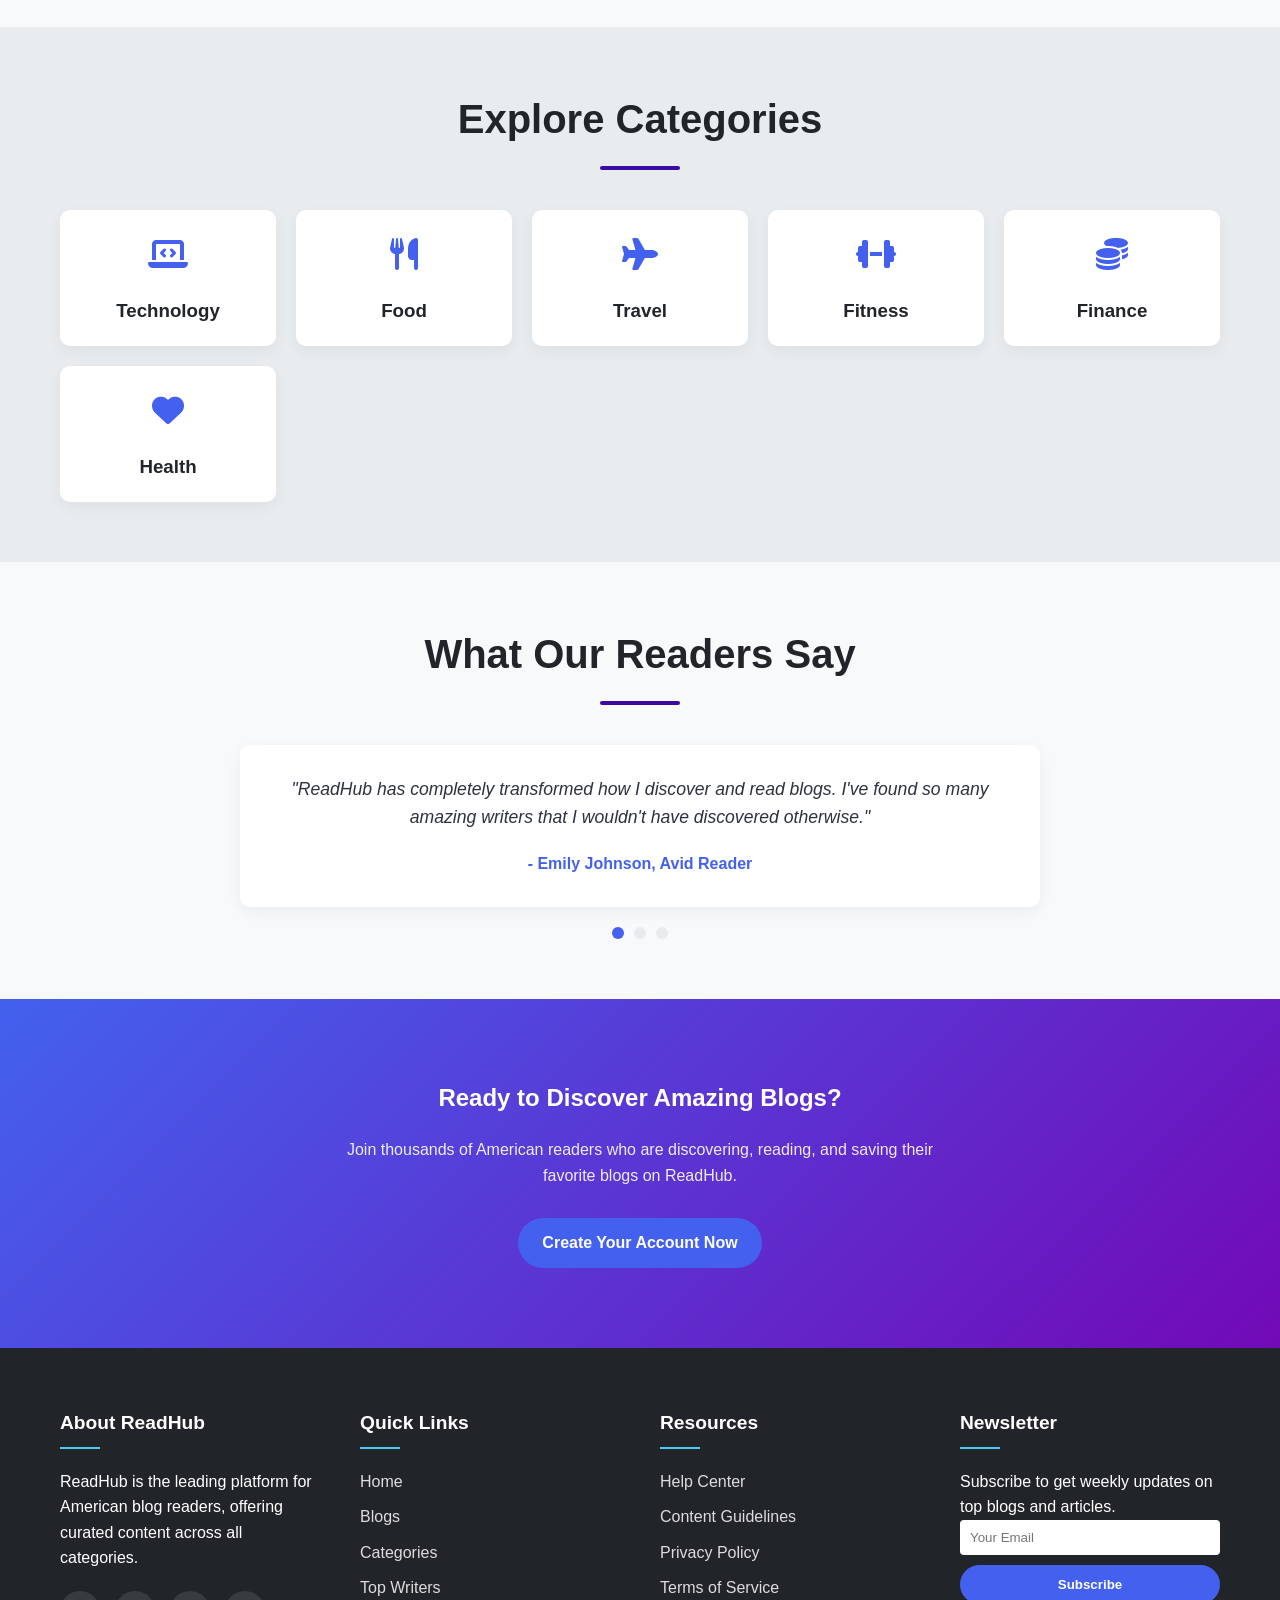
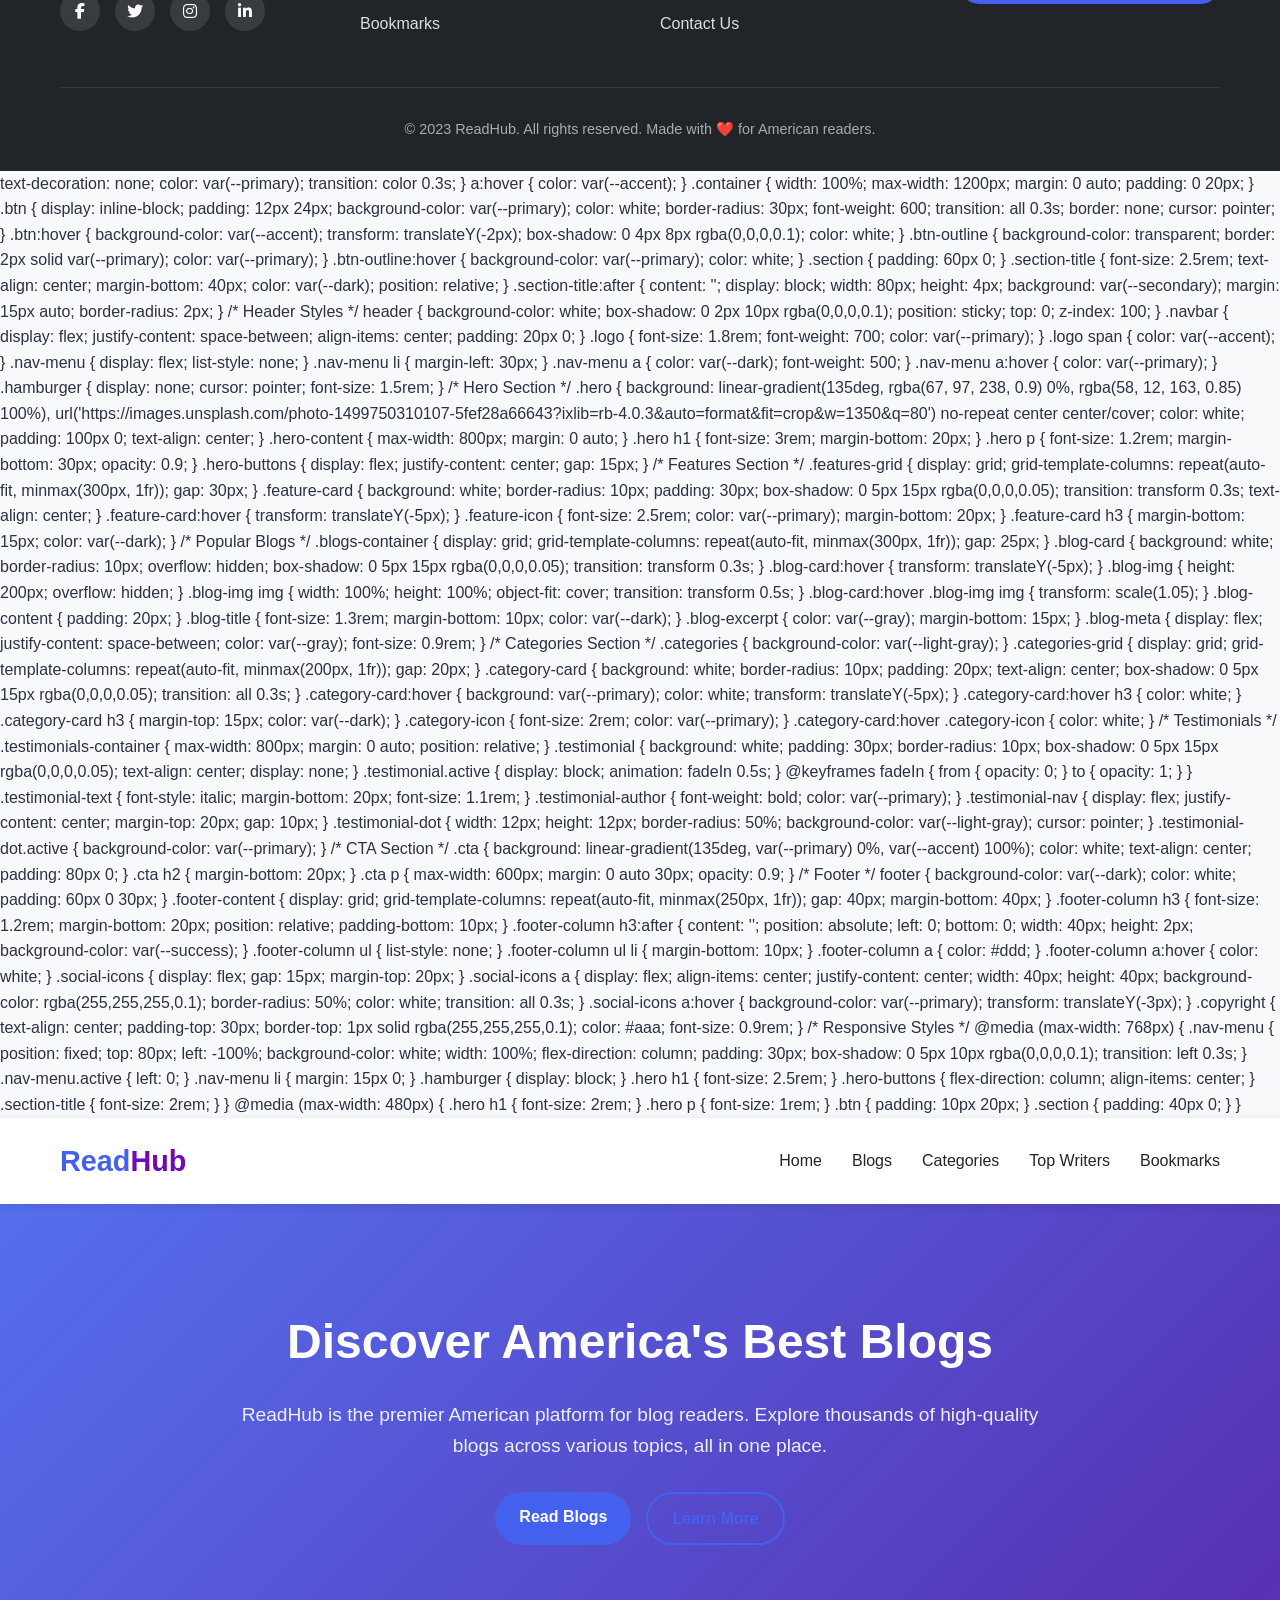
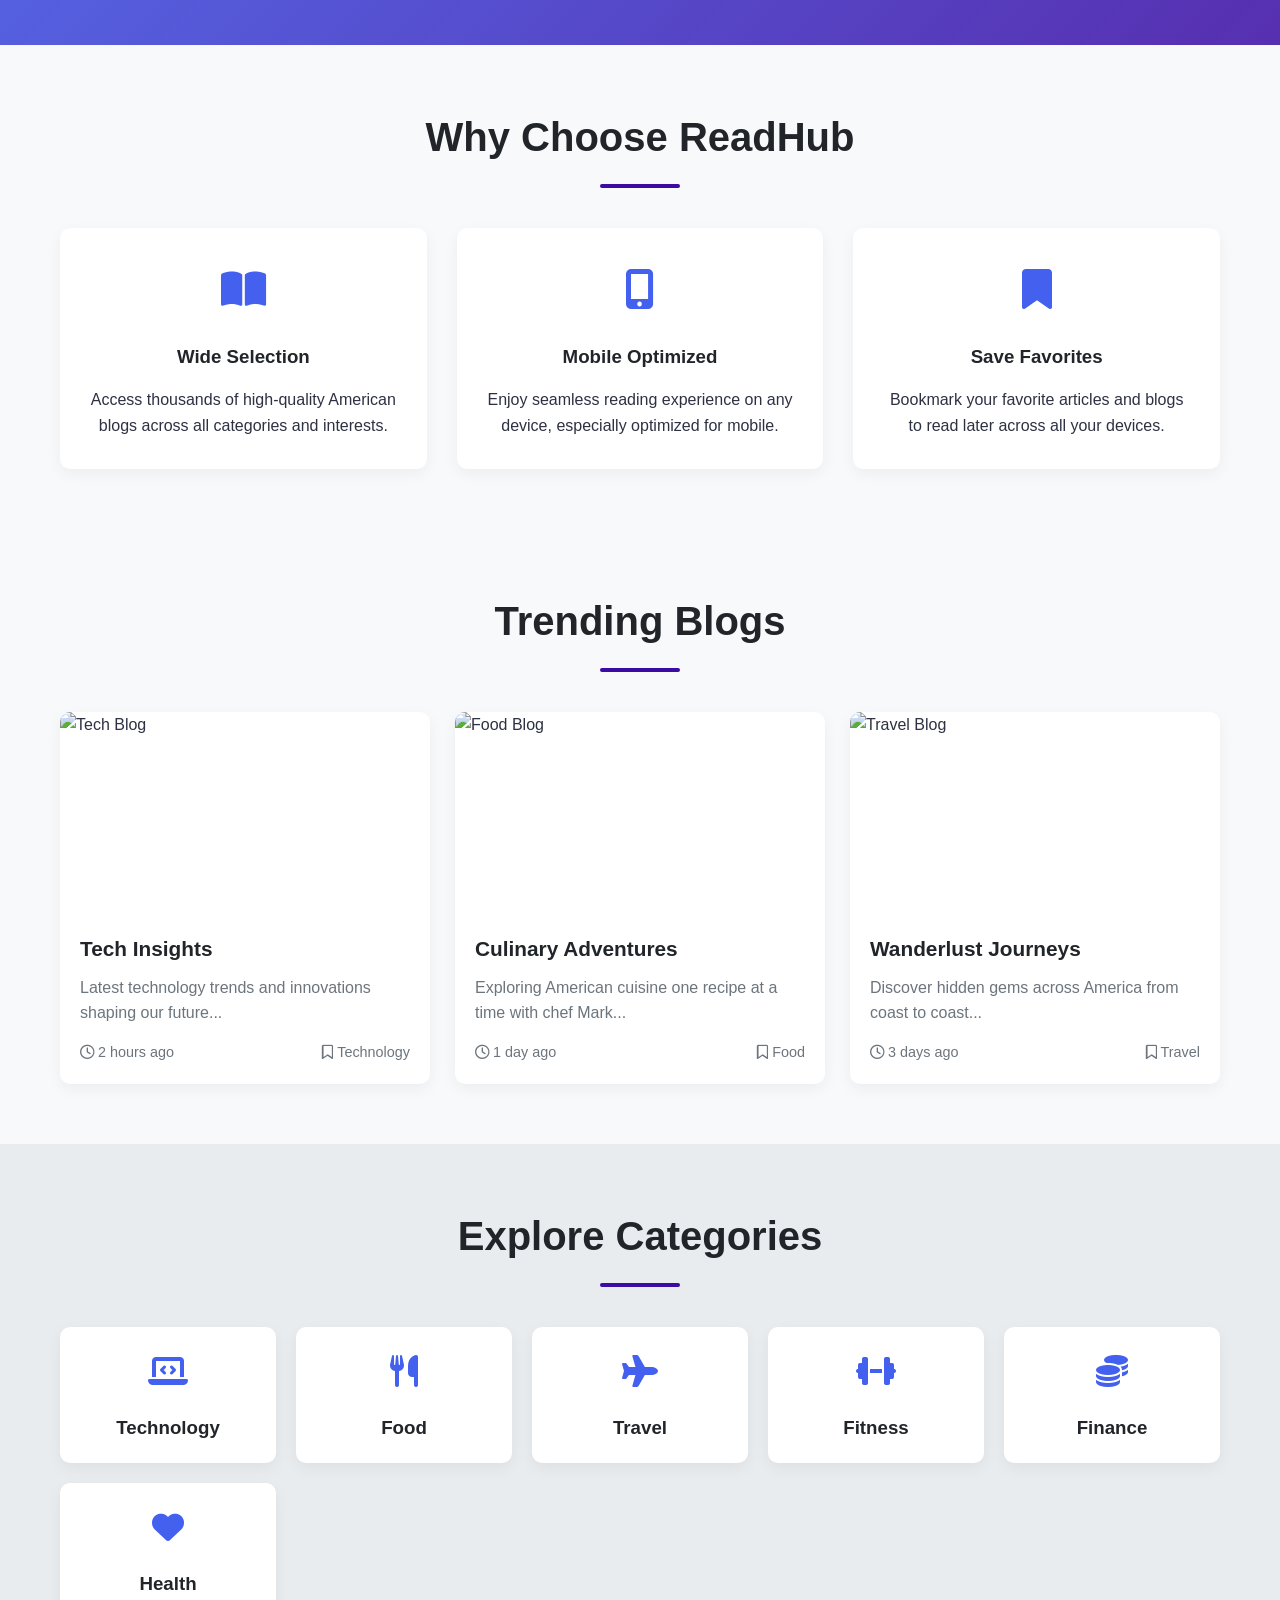
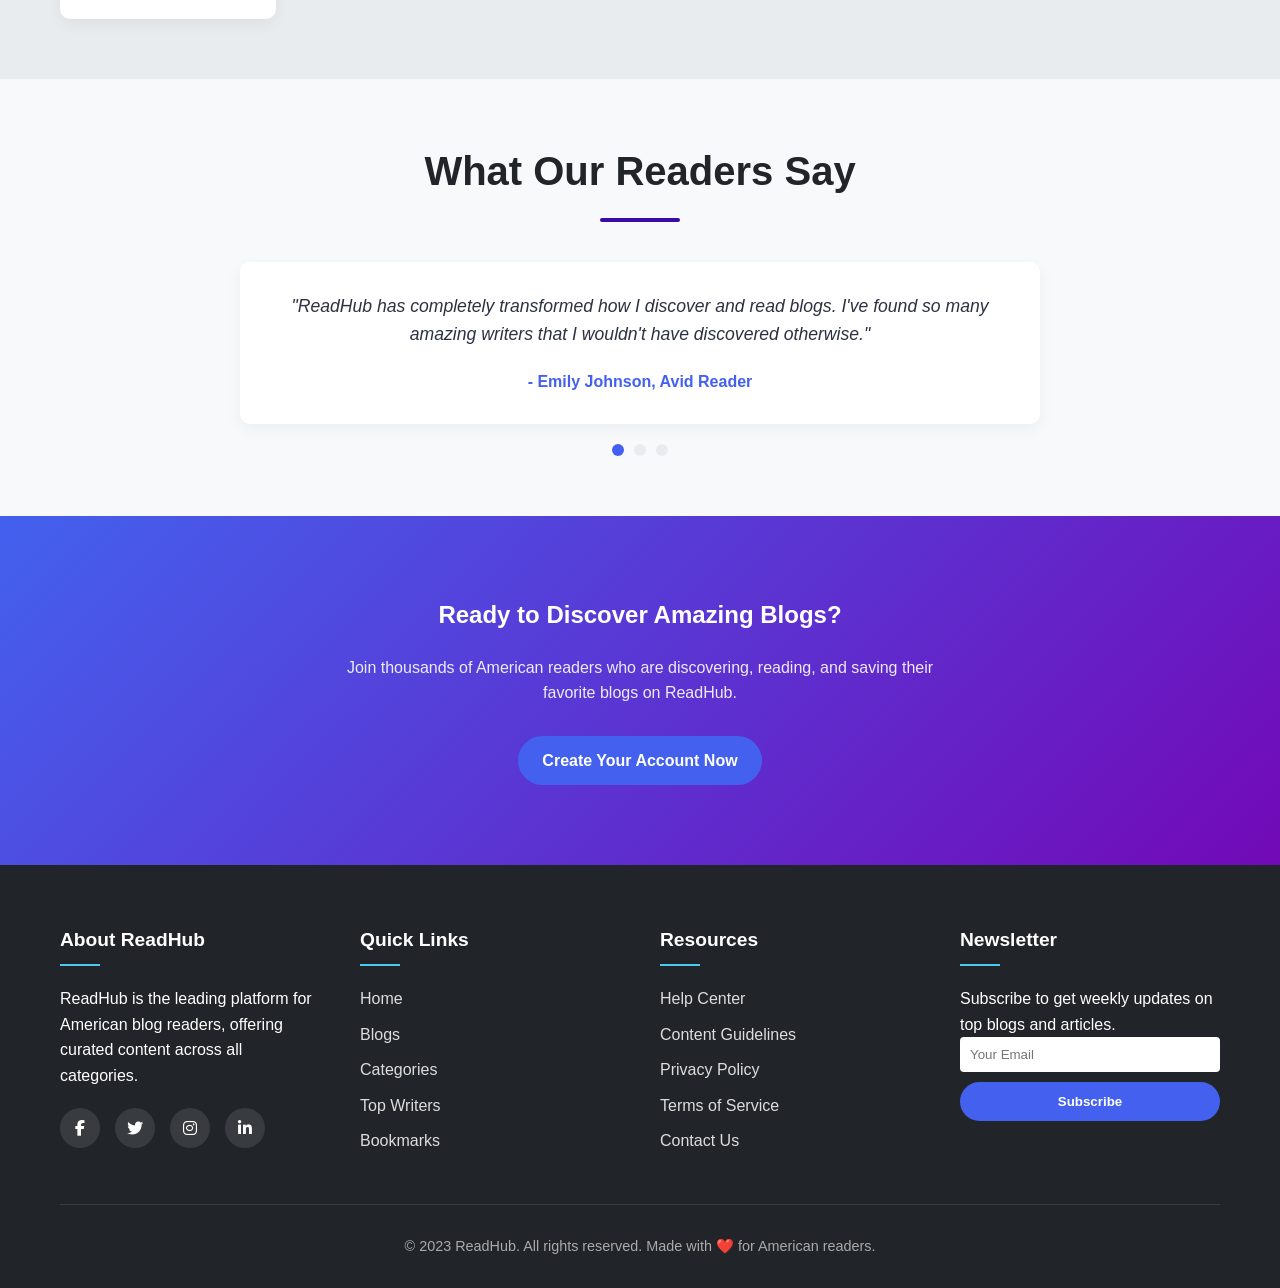
==== commit 55070d10: "Update index.html" ====
--- a/index.html
+++ b/index.html
@@ -152,6 +152,28 @@
             font-size: 1.5rem;
         }
         
+        /* Visitor Counter Styles */
+        .visitor-counter {
+            position: fixed;
+            bottom: 20px;
+            right: 20px;
+            background: var(--primary);
+            color: white;
+            padding: 10px 15px;
+            border-radius: 30px;
+            box-shadow: 0 4px 12px rgba(0,0,0,0.15);
+            z-index: 99;
+            display: flex;
+            align-items: center;
+            gap: 8px;
+            font-size: 0.9rem;
+            font-weight: 500;
+        }
+        
+        .visitor-counter i {
+            font-size: 1rem;
+        }
+        
         /* Hero Section */
         .hero {
             background: linear-gradient(135deg, rgba(67, 97, 238, 0.9) 0%, rgba(58, 12, 163, 0.85) 100%), url('https://images.unsplash.com/photo-1499750310107-5fef28a66643?ixlib=rb-4.0.3&auto=format&fit=crop&w=1350&q=80') no-repeat center center/cover;
@@ -504,6 +526,13 @@
             .section-title {
                 font-size: 2rem;
             }
+
+            .visitor-counter {
+                bottom: 10px;
+                right: 10px;
+                font-size: 0.8rem;
+                padding: 8px 12px;
+            }
         }
         
         @media (max-width: 480px) {
@@ -521,6 +550,11 @@
             
             .section {
                 padding: 40px 0;
+            }
+
+            .visitor-counter {
+                font-size: 0.7rem;
+                padding: 6px 10px;
             }
         }
     </style>
@@ -770,7 +804,34 @@
         </div>
     </footer>
 
+    <!-- Visitor Counter -->
+    <div class="visitor-counter">
+        <i class="fas fa-users"></i>
+        <span id="visitorCount">0</span> visitors today
+    </div>
+
+    <!-- Firebase App (the core Firebase SDK) -->
+    <script src="https://www.gstatic.com/firebasejs/8.10.1/firebase-app.js"></script>
+    <!-- Firebase Database -->
+    <script src="https://www.gstatic.com/firebasejs/8.10.1/firebase-database.js"></script>
+
     <script>
+        // Firebase configuration
+        const firebaseConfig = {
+            apiKey: "AIzaSyCVQrnFemxAM0GuYp-6sSlSAQTg4CssISo",
+            authDomain: "blogsnew-67ccd.firebaseapp.com",
+            databaseURL: "https://blogsnew-67ccd-default-rtdb.firebaseio.com",
+            projectId: "blogsnew-67ccd",
+            storageBucket: "blogsnew-67ccd.firebasestorage.app",
+            messagingSenderId: "493028285214",
+            appId: "1:493028285214:web:1d8652557c6030e00e470f",
+            measurementId: "G-TP0HX9W2Q4"
+        };
+
+        // Initialize Firebase
+        firebase.initializeApp(firebaseConfig);
+        const database = firebase.database();
+
         // Mobile Navigation
         const hamburger = document.querySelector('.hamburger');
         const navMenu = document.querySelector('.nav-menu');
@@ -812,6 +873,835 @@
         }
         
         setInterval(rotateTestimonials, 5000);
+
+        // Visitor Counter System
+        function updateVisitorCounter() {
+            // Get today's date as a string (YYYY-MM-DD)
+            const today = new Date().toISOString().split('T')[0];
+            
+            // Check if user has already been counted today
+            const lastVisitDate = localStorage.getItem('lastVisitDate');
+            const visitorId = localStorage.getItem('visitorId');
+            
+            // Generate a unique ID for this visitor if not exists
+            if (!visitorId) {
+                localStorage.setItem('visitorId', generateUniqueId());
+            }
+            
+            // If this is the first visit today or a new day
+            if (lastVisitDate !== today) {
+                // Get reference to today's visitor count
+                const todayRef = database.ref('visitorCounts/' + today);
+                
+                // Transaction to safely increment the count
+                todayRef.transaction((currentCount) => {
+                    return (currentCount || 0) + 1;
+                }).then(() => {
+                    // Update displayed count
+                    todayRef.once('value').then((snapshot) => {
+                        const count = snapshot.val();
+                        document.getElementById('visitorCount').textContent = count;
+                    });
+                });
+                
+                // Update last visit date
+                localStorage.setItem('lastVisitDate', today);
+            } else {
+                // Just display today's count without incrementing
+                database.ref('visitorCounts/' + today).once('value').then((snapshot) => {
+                    const count = snapshot.val() || 0;
+                    document.getElementById('visitorCount').textContent = count;
+                });
+            }
+        }
+
+        // Generate a unique ID for the visitor
+        function generateUniqueId() {
+            return 'visitor_' + Math.random().toString(36).substr(2, 9) + '_' + new Date().getTime();
+        }
+
+        // Initialize visitor counter when page loads
+        document.addEventListener('DOMContentLoaded', updateVisitorCounter);
     </script>
 </body>
-</html>+                            </html>            text-decoration: none;
+            color: var(--primary);
+            transition: color 0.3s;
+        }
+        
+        a:hover {
+            color: var(--accent);
+        }
+        
+        .container {
+            width: 100%;
+            max-width: 1200px;
+            margin: 0 auto;
+            padding: 0 20px;
+        }
+        
+        .btn {
+            display: inline-block;
+            padding: 12px 24px;
+            background-color: var(--primary);
+            color: white;
+            border-radius: 30px;
+            font-weight: 600;
+            transition: all 0.3s;
+            border: none;
+            cursor: pointer;
+        }
+        
+        .btn:hover {
+            background-color: var(--accent);
+            transform: translateY(-2px);
+            box-shadow: 0 4px 8px rgba(0,0,0,0.1);
+            color: white;
+        }
+        
+        .btn-outline {
+            background-color: transparent;
+            border: 2px solid var(--primary);
+            color: var(--primary);
+        }
+        
+        .btn-outline:hover {
+            background-color: var(--primary);
+            color: white;
+        }
+        
+        .section {
+            padding: 60px 0;
+        }
+        
+        .section-title {
+            font-size: 2.5rem;
+            text-align: center;
+            margin-bottom: 40px;
+            color: var(--dark);
+            position: relative;
+        }
+        
+        .section-title:after {
+            content: '';
+            display: block;
+            width: 80px;
+            height: 4px;
+            background: var(--secondary);
+            margin: 15px auto;
+            border-radius: 2px;
+        }
+        
+        /* Header Styles */
+        header {
+            background-color: white;
+            box-shadow: 0 2px 10px rgba(0,0,0,0.1);
+            position: sticky;
+            top: 0;
+            z-index: 100;
+        }
+        
+        .navbar {
+            display: flex;
+            justify-content: space-between;
+            align-items: center;
+            padding: 20px 0;
+        }
+        
+        .logo {
+            font-size: 1.8rem;
+            font-weight: 700;
+            color: var(--primary);
+        }
+        
+        .logo span {
+            color: var(--accent);
+        }
+        
+        .nav-menu {
+            display: flex;
+            list-style: none;
+        }
+        
+        .nav-menu li {
+            margin-left: 30px;
+        }
+        
+        .nav-menu a {
+            color: var(--dark);
+            font-weight: 500;
+        }
+        
+        .nav-menu a:hover {
+            color: var(--primary);
+        }
+        
+        .hamburger {
+            display: none;
+            cursor: pointer;
+            font-size: 1.5rem;
+        }
+        
+        /* Hero Section */
+        .hero {
+            background: linear-gradient(135deg, rgba(67, 97, 238, 0.9) 0%, rgba(58, 12, 163, 0.85) 100%), url('https://images.unsplash.com/photo-1499750310107-5fef28a66643?ixlib=rb-4.0.3&auto=format&fit=crop&w=1350&q=80') no-repeat center center/cover;
+            color: white;
+            padding: 100px 0;
+            text-align: center;
+        }
+        
+        .hero-content {
+            max-width: 800px;
+            margin: 0 auto;
+        }
+        
+        .hero h1 {
+            font-size: 3rem;
+            margin-bottom: 20px;
+        }
+        
+        .hero p {
+            font-size: 1.2rem;
+            margin-bottom: 30px;
+            opacity: 0.9;
+        }
+        
+        .hero-buttons {
+            display: flex;
+            justify-content: center;
+            gap: 15px;
+        }
+        
+        /* Features Section */
+        .features-grid {
+            display: grid;
+            grid-template-columns: repeat(auto-fit, minmax(300px, 1fr));
+            gap: 30px;
+        }
+        
+        .feature-card {
+            background: white;
+            border-radius: 10px;
+            padding: 30px;
+            box-shadow: 0 5px 15px rgba(0,0,0,0.05);
+            transition: transform 0.3s;
+            text-align: center;
+        }
+        
+        .feature-card:hover {
+            transform: translateY(-5px);
+        }
+        
+        .feature-icon {
+            font-size: 2.5rem;
+            color: var(--primary);
+            margin-bottom: 20px;
+        }
+        
+        .feature-card h3 {
+            margin-bottom: 15px;
+            color: var(--dark);
+        }
+        
+        /* Popular Blogs */
+        .blogs-container {
+            display: grid;
+            grid-template-columns: repeat(auto-fit, minmax(300px, 1fr));
+            gap: 25px;
+        }
+        
+        .blog-card {
+            background: white;
+            border-radius: 10px;
+            overflow: hidden;
+            box-shadow: 0 5px 15px rgba(0,0,0,0.05);
+            transition: transform 0.3s;
+        }
+        
+        .blog-card:hover {
+            transform: translateY(-5px);
+        }
+        
+        .blog-img {
+            height: 200px;
+            overflow: hidden;
+        }
+        
+        .blog-img img {
+            width: 100%;
+            height: 100%;
+            object-fit: cover;
+            transition: transform 0.5s;
+        }
+        
+        .blog-card:hover .blog-img img {
+            transform: scale(1.05);
+        }
+        
+        .blog-content {
+            padding: 20px;
+        }
+        
+        .blog-title {
+            font-size: 1.3rem;
+            margin-bottom: 10px;
+            color: var(--dark);
+        }
+        
+        .blog-excerpt {
+            color: var(--gray);
+            margin-bottom: 15px;
+        }
+        
+        .blog-meta {
+            display: flex;
+            justify-content: space-between;
+            color: var(--gray);
+            font-size: 0.9rem;
+        }
+        
+        /* Categories Section */
+        .categories {
+            background-color: var(--light-gray);
+        }
+        
+        .categories-grid {
+            display: grid;
+            grid-template-columns: repeat(auto-fit, minmax(200px, 1fr));
+            gap: 20px;
+        }
+        
+        .category-card {
+            background: white;
+            border-radius: 10px;
+            padding: 20px;
+            text-align: center;
+            box-shadow: 0 5px 15px rgba(0,0,0,0.05);
+            transition: all 0.3s;
+        }
+        
+        .category-card:hover {
+            background: var(--primary);
+            color: white;
+            transform: translateY(-5px);
+        }
+        
+        .category-card:hover h3 {
+            color: white;
+        }
+        
+        .category-card h3 {
+            margin-top: 15px;
+            color: var(--dark);
+        }
+        
+        .category-icon {
+            font-size: 2rem;
+            color: var(--primary);
+        }
+        
+        .category-card:hover .category-icon {
+            color: white;
+        }
+        
+        /* Testimonials */
+        .testimonials-container {
+            max-width: 800px;
+            margin: 0 auto;
+            position: relative;
+        }
+        
+        .testimonial {
+            background: white;
+            padding: 30px;
+            border-radius: 10px;
+            box-shadow: 0 5px 15px rgba(0,0,0,0.05);
+            text-align: center;
+            display: none;
+        }
+        
+        .testimonial.active {
+            display: block;
+            animation: fadeIn 0.5s;
+        }
+        
+        @keyframes fadeIn {
+            from { opacity: 0; }
+            to { opacity: 1; }
+        }
+        
+        .testimonial-text {
+            font-style: italic;
+            margin-bottom: 20px;
+            font-size: 1.1rem;
+        }
+        
+        .testimonial-author {
+            font-weight: bold;
+            color: var(--primary);
+        }
+        
+        .testimonial-nav {
+            display: flex;
+            justify-content: center;
+            margin-top: 20px;
+            gap: 10px;
+        }
+        
+        .testimonial-dot {
+            width: 12px;
+            height: 12px;
+            border-radius: 50%;
+            background-color: var(--light-gray);
+            cursor: pointer;
+        }
+        
+        .testimonial-dot.active {
+            background-color: var(--primary);
+        }
+        
+        /* CTA Section */
+        .cta {
+            background: linear-gradient(135deg, var(--primary) 0%, var(--accent) 100%);
+            color: white;
+            text-align: center;
+            padding: 80px 0;
+        }
+        
+        .cta h2 {
+            margin-bottom: 20px;
+        }
+        
+        .cta p {
+            max-width: 600px;
+            margin: 0 auto 30px;
+            opacity: 0.9;
+        }
+        
+        /* Footer */
+        footer {
+            background-color: var(--dark);
+            color: white;
+            padding: 60px 0 30px;
+        }
+        
+        .footer-content {
+            display: grid;
+            grid-template-columns: repeat(auto-fit, minmax(250px, 1fr));
+            gap: 40px;
+            margin-bottom: 40px;
+        }
+        
+        .footer-column h3 {
+            font-size: 1.2rem;
+            margin-bottom: 20px;
+            position: relative;
+            padding-bottom: 10px;
+        }
+        
+        .footer-column h3:after {
+            content: '';
+            position: absolute;
+            left: 0;
+            bottom: 0;
+            width: 40px;
+            height: 2px;
+            background-color: var(--success);
+        }
+        
+        .footer-column ul {
+            list-style: none;
+        }
+        
+        .footer-column ul li {
+            margin-bottom: 10px;
+        }
+        
+        .footer-column a {
+            color: #ddd;
+        }
+        
+        .footer-column a:hover {
+            color: white;
+        }
+        
+        .social-icons {
+            display: flex;
+            gap: 15px;
+            margin-top: 20px;
+        }
+        
+        .social-icons a {
+            display: flex;
+            align-items: center;
+            justify-content: center;
+            width: 40px;
+            height: 40px;
+            background-color: rgba(255,255,255,0.1);
+            border-radius: 50%;
+            color: white;
+            transition: all 0.3s;
+        }
+        
+        .social-icons a:hover {
+            background-color: var(--primary);
+            transform: translateY(-3px);
+        }
+        
+        .copyright {
+            text-align: center;
+            padding-top: 30px;
+            border-top: 1px solid rgba(255,255,255,0.1);
+            color: #aaa;
+            font-size: 0.9rem;
+        }
+        
+        /* Responsive Styles */
+        @media (max-width: 768px) {
+            .nav-menu {
+                position: fixed;
+                top: 80px;
+                left: -100%;
+                background-color: white;
+                width: 100%;
+                flex-direction: column;
+                padding: 30px;
+                box-shadow: 0 5px 10px rgba(0,0,0,0.1);
+                transition: left 0.3s;
+            }
+            
+            .nav-menu.active {
+                left: 0;
+            }
+            
+            .nav-menu li {
+                margin: 15px 0;
+            }
+            
+            .hamburger {
+                display: block;
+            }
+            
+            .hero h1 {
+                font-size: 2.5rem;
+            }
+            
+            .hero-buttons {
+                flex-direction: column;
+                align-items: center;
+            }
+            
+            .section-title {
+                font-size: 2rem;
+            }
+        }
+        
+        @media (max-width: 480px) {
+            .hero h1 {
+                font-size: 2rem;
+            }
+            
+            .hero p {
+                font-size: 1rem;
+            }
+            
+            .btn {
+                padding: 10px 20px;
+            }
+            
+            .section {
+                padding: 40px 0;
+            }
+        }
+    </style>
+</head>
+<body>
+    <!-- Header & Navigation -->
+    <header>
+        <div class="container">
+            <nav class="navbar">
+                <a href="#" class="logo">Read<span>Hub</span></a>
+                <ul class="nav-menu">
+                    <li><a href="#">Home</a></li>
+                    <li><a href="#">Blogs</a></li>
+                    <li><a href="#">Categories</a></li>
+                    <li><a href="#">Top Writers</a></li>
+                    <li><a href="#">Bookmarks</a></li>
+                </ul>
+                <!--div class="auth-buttons">
+                    <a href="#" class="btn btn-outline">Sign In</a>
+                    <a href="#" class="btn">Sign Up</a>
+                </div-->
+                <div class="hamburger">
+                    <i class="fas fa-bars"></i>
+                </div>
+            </nav>
+        </div>
+    </header>
+
+    <!-- Hero Section -->
+    <section class="hero">
+        <div class="container">
+            <div class="hero-content">
+                <h1>Discover America's Best Blogs</h1>
+                <p>ReadHub is the premier American platform for blog readers. Explore thousands of high-quality blogs across various topics, all in one place.</p>
+                <div class="hero-buttons">
+                    <a href="more.html" class="btn">Read Blogs</a>
+                    <a href="#" class="btn btn-outline">Learn More</a>
+                </div>
+            </div>
+        </div>
+    </section>
+
+    <!-- Features Section -->
+    <section class="section">
+        <div class="container">
+            <h2 class="section-title">Why Choose ReadHub</h2>
+            <div class="features-grid">
+                <div class="feature-card">
+                    <div class="feature-icon">
+                        <i class="fas fa-book-open"></i>
+                    </div>
+                    <h3>Wide Selection</h3>
+                    <p>Access thousands of high-quality American blogs across all categories and interests.</p>
+                </div>
+                <div class="feature-card">
+                    <div class="feature-icon">
+                        <i class="fas fa-mobile-alt"></i>
+                    </div>
+                    <h3>Mobile Optimized</h3>
+                    <p>Enjoy seamless reading experience on any device, especially optimized for mobile.</p>
+                </div>
+                <div class="feature-card">
+                    <div class="feature-icon">
+                        <i class="fas fa-bookmark"></i>
+                    </div>
+                    <h3>Save Favorites</h3>
+                    <p>Bookmark your favorite articles and blogs to read later across all your devices.</p>
+                </div>
+            </div>
+        </div>
+    </section>
+
+    <!-- Popular Blogs Section -->
+    <section class="section">
+        <div class="container">
+            <h2 class="section-title">Trending Blogs</h2>
+            <div class="blogs-container">
+                <div class="blog-card">
+                    <div class="blog-img">
+                        <img src="https://images.unsplash.com/photo-1552664730-d307ca884978?ixlib=rb-4.0.3&auto=format&fit=crop&w=600&q=80" alt="Tech Blog">
+                    </div>
+                    <div class="blog-content">
+                        <h3 class="blog-title">Tech Insights</h3>
+                        <p class="blog-excerpt">Latest technology trends and innovations shaping our future...</p>
+                        <div class="blog-meta">
+                            <span><i class="far fa-clock"></i> 2 hours ago</span>
+                            <span><i class="far fa-bookmark"></i> Technology</span>
+                        </div>
+                    </div>
+                </div>
+                <div class="blog-card">
+                    <div class="blog-img">
+                        <img src="https://images.unsplash.com/photo-1495474932287-2039d2633e1a?ixlib=rb-4.0.3&auto=format&fit=crop&w=600&q=80" alt="Food Blog">
+                    </div>
+                    <div class="blog-content">
+                        <h3 class="blog-title">Culinary Adventures</h3>
+                        <p class="blog-excerpt">Exploring American cuisine one recipe at a time with chef Mark...</p>
+                        <div class="blog-meta">
+                            <span><i class="far fa-clock"></i> 1 day ago</span>
+                            <span><i class="far fa-bookmark"></i> Food</span>
+                        </div>
+                    </div>
+                </div>
+                <div class="blog-card">
+                    <div class="blog-img">
+                        <img src="https://images.unsplash.com/photo-1469474968028-56623f02e42e?ixlib=rb-4.0.3&auto=format&fit=crop&w=600&q=80" alt="Travel Blog">
+                    </div>
+                    <div class="blog-content">
+                        <h3 class="blog-title">Wanderlust Journeys</h3>
+                        <p class="blog-excerpt">Discover hidden gems across America from coast to coast...</p>
+                        <div class="blog-meta">
+                            <span><i class="far fa-clock"></i> 3 days ago</span>
+                            <span><i class="far fa-bookmark"></i> Travel</span>
+                        </div>
+                    </div>
+                </div>
+            </div>
+        </div>
+    </section>
+
+    <!-- Categories Section -->
+    <section class="section categories">
+        <div class="container">
+            <h2 class="section-title">Explore Categories</h2>
+            <div class="categories-grid">
+                <div class="category-card">
+                    <div class="category-icon">
+                        <i class="fas fa-laptop-code"></i>
+                    </div>
+                    <h3>Technology</h3>
+                </div>
+                <div class="category-card">
+                    <div class="category-icon">
+                        <i class="fas fa-utensils"></i>
+                    </div>
+                    <h3>Food</h3>
+                </div>
+                <div class="category-card">
+                    <div class="category-icon">
+                        <i class="fas fa-plane"></i>
+                    </div>
+                    <h3>Travel</h3>
+                </div>
+                <div class="category-card">
+                    <div class="category-icon">
+                        <i class="fas fa-dumbbell"></i>
+                    </div>
+                    <h3>Fitness</h3>
+                </div>
+                <div class="category-card">
+                    <div class="category-icon">
+                        <i class="fas fa-coins"></i>
+                    </div>
+                    <h3>Finance</h3>
+                </div>
+                <div class="category-card">
+                    <div class="category-icon">
+                        <i class="fas fa-heart"></i>
+                    </div>
+                    <h3>Health</h3>
+                </div>
+            </div>
+        </div>
+    </section>
+
+    <!-- Testimonials -->
+    <section class="section">
+        <div class="container">
+            <h2 class="section-title">What Our Readers Say</h2>
+            <div class="testimonials-container">
+                <div class="testimonial active">
+                    <p class="testimonial-text">"ReadHub has completely transformed how I discover and read blogs. I've found so many amazing writers that I wouldn't have discovered otherwise."</p>
+                    <p class="testimonial-author">- Emily Johnson, Avid Reader</p>
+                </div>
+                <div class="testimonial">
+                    <p class="testimonial-text">"As someone who reads blogs during my commute, the mobile experience is fantastic. I can easily save articles to read later when I have time."</p>
+                    <p class="testimonial-author">- Michael Chen, Daily Commuter</p>
+                </div>
+                <div class="testimonial">
+                    <p class="testimonial-text">"The recommendation algorithm is spot-on! I'm constantly discovering blogs that match my interests perfectly."</p>
+                    <p class="testimonial-author">- Sarah Williams, Blog Enthusiast</p>
+                </div>
+                <div class="testimonial-nav">
+                    <div class="testimonial-dot active" data-index="0"></div>
+                    <div class="testimonial-dot" data-index="1"></div>
+                    <div class="testimonial-dot" data-index="2"></div>
+                </div>
+            </div>
+        </div>
+    </section>
+
+    <!-- CTA Section -->
+    <section class="cta">
+        <div class="container">
+            <h2>Ready to Discover Amazing Blogs?</h2>
+            <p>Join thousands of American readers who are discovering, reading, and saving their favorite blogs on ReadHub.</p>
+            <a href="#" class="btn">Create Your Account Now</a>
+        </div>
+    </section>
+
+    <!-- Footer -->
+    <footer>
+        <div class="container">
+            <div class="footer-content">
+                <div class="footer-column">
+                    <h3>About ReadHub</h3>
+                    <p>ReadHub is the leading platform for American blog readers, offering curated content across all categories.</p>
+                    <div class="social-icons">
+                        <a href="#"><i class="fab fa-facebook-f"></i></a>
+                        <a href="#"><i class="fab fa-twitter"></i></a>
+                        <a href="#"><i class="fab fa-instagram"></i></a>
+                        <a href="#"><i class="fab fa-linkedin-in"></i></a>
+                    </div>
+                </div>
+                <div class="footer-column">
+                    <h3>Quick Links</h3>
+                    <ul>
+                        <li><a href="#">Home</a></li>
+                        <li><a href="#">Blogs</a></li>
+                        <li><a href="#">Categories</a></li>
+                        <li><a href="#">Top Writers</a></li>
+                        <li><a href="#">Bookmarks</a></li>
+                    </ul>
+                </div>
+                <div class="footer-column">
+                    <h3>Resources</h3>
+                    <ul>
+                        <li><a href="#">Help Center</a></li>
+                        <li><a href="#">Content Guidelines</a></li>
+                        <li><a href="#">Privacy Policy</a></li>
+                        <li><a href="#">Terms of Service</a></li>
+                        <li><a href="#">Contact Us</a></li>
+                    </ul>
+                </div>
+                <div class="footer-column">
+                    <h3>Newsletter</h3>
+                    <p>Subscribe to get weekly updates on top blogs and articles.</p>
+                    <form>
+                        <input type="email" placeholder="Your Email" style="padding: 10px; width: 100%; margin-bottom: 10px; border-radius: 4px; border: none;">
+                        <button type="submit" class="btn" style="width: 100%;">Subscribe</button>
+                    </form>
+                </div>
+            </div>
+            <div class="copyright">
+                <p>&copy; 2023 ReadHub. All rights reserved. Made with ❤️ for American readers.</p>
+            </div>
+        </div>
+    </footer>
+
+    <script>
+        // Mobile Navigation
+        const hamburger = document.querySelector('.hamburger');
+        const navMenu = document.querySelector('.nav-menu');
+        
+        hamburger.addEventListener('click', () => {
+            navMenu.classList.toggle('active');
+            hamburger.innerHTML = navMenu.classList.contains('active') ? 
+                '<i class="fas fa-times"></i>' : '<i class="fas fa-bars"></i>';
+        });
+        
+        // Testimonial Slider
+        const testimonials = document.querySelectorAll('.testimonial');
+        const dots = document.querySelectorAll('.testimonial-dot');
+        
+        dots.forEach(dot => {
+            dot.addEventListener('click', () => {
+                const index = dot.getAttribute('data-index');
+                
+                // Update testimonials
+                testimonials.forEach(testimonial => testimonial.classList.remove('active'));
+                testimonials[index].classList.add('active');
+                
+                // Update dots
+                dots.forEach(d => d.classList.remove('active'));
+                dot.classList.add('active');
+            });
+        });
+        
+        // Auto rotate testimonials
+        let currentTestimonial = 0;
+        function rotateTestimonials() {
+            testimonials.forEach(testimonial => testimonial.classList.remove('active'));
+            dots.forEach(dot => dot.classList.remove('active'));
+            
+            currentTestimonial = (currentTestimonial + 1) % testimonials.length;
+            
+            testimonials[currentTestimonial].classList.add('active');
+            dots[currentTestimonial].classList.add('active');
+        }
+        
+        setInterval(rotateTestimonials, 5000);
+    </script>
+</body>
+</html>
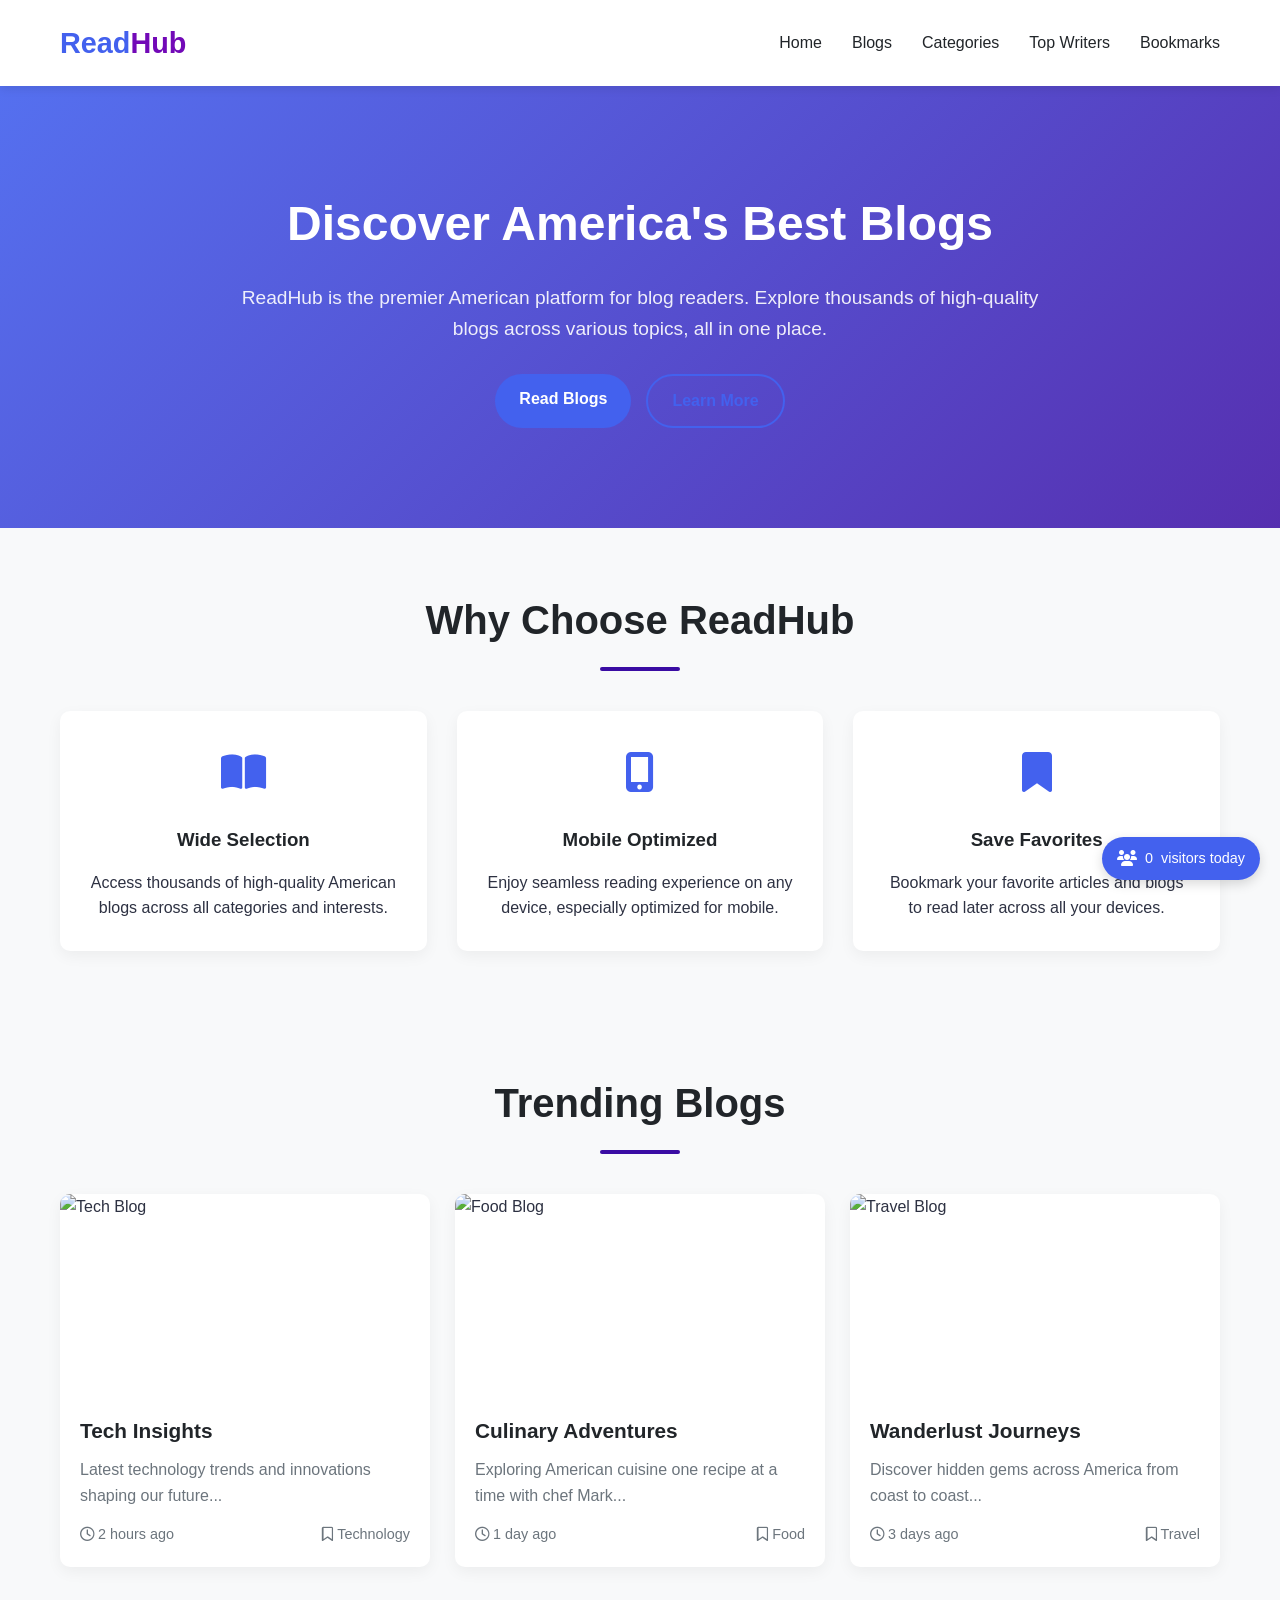
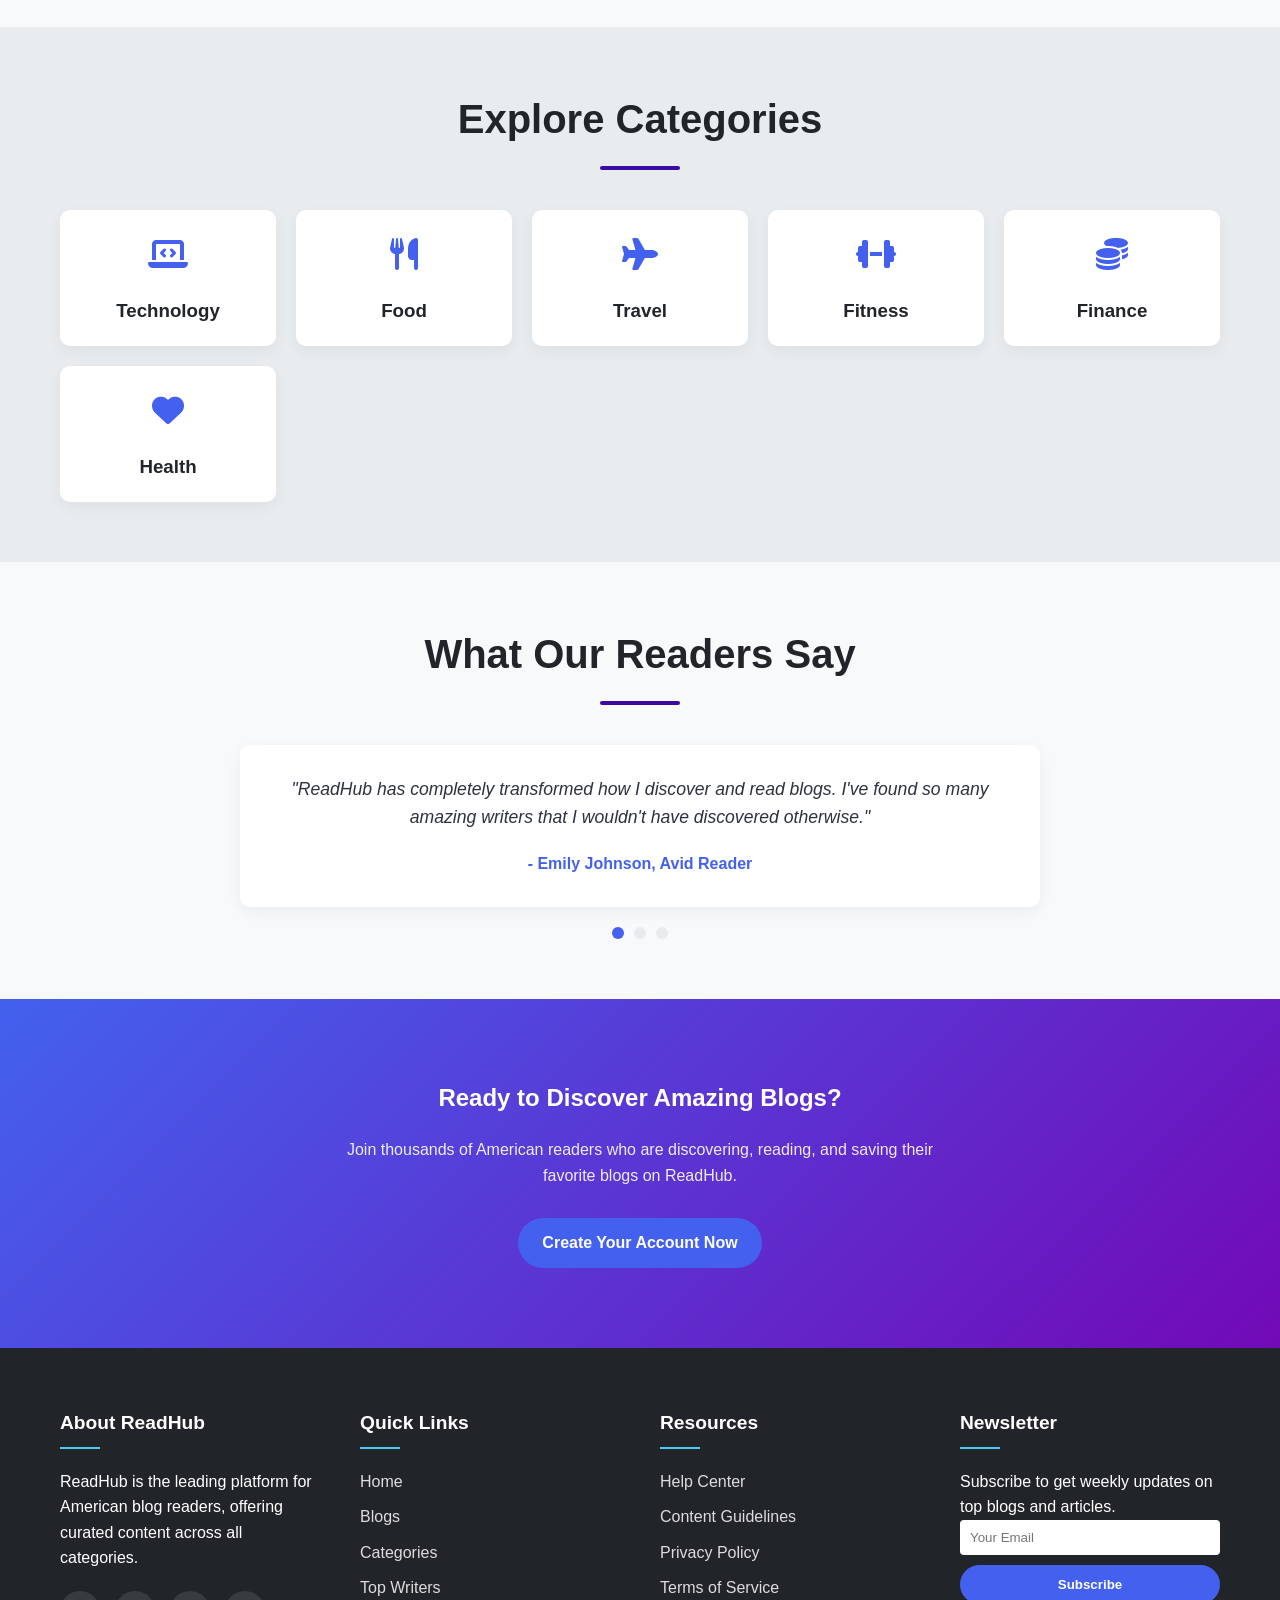
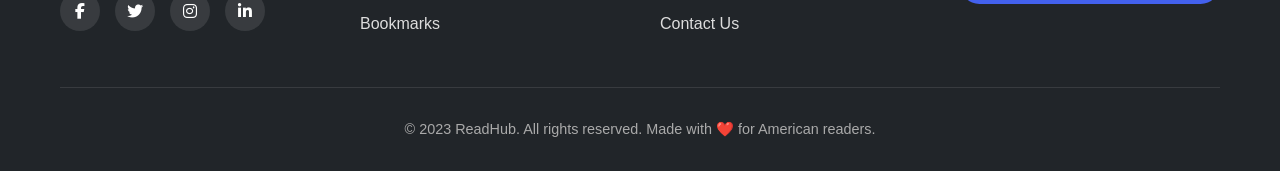
==== commit aeb58a96: "Update index.html" ====
--- a/index.html
+++ b/index.html
@@ -810,9 +810,8 @@
         <span id="visitorCount">0</span> visitors today
     </div>
 
-    <!-- Firebase App (the core Firebase SDK) -->
+    <!-- Firebase SDK -->
     <script src="https://www.gstatic.com/firebasejs/8.10.1/firebase-app.js"></script>
-    <!-- Firebase Database -->
     <script src="https://www.gstatic.com/firebasejs/8.10.1/firebase-database.js"></script>
 
     <script>
@@ -876,832 +875,59 @@
 
         // Visitor Counter System
         function updateVisitorCounter() {
-            // Get today's date as a string (YYYY-MM-DD)
-            const today = new Date().toISOString().split('T')[0];
-            
-            // Check if user has already been counted today
-            const lastVisitDate = localStorage.getItem('lastVisitDate');
-            const visitorId = localStorage.getItem('visitorId');
-            
-            // Generate a unique ID for this visitor if not exists
-            if (!visitorId) {
-                localStorage.setItem('visitorId', generateUniqueId());
-            }
-            
-            // If this is the first visit today or a new day
-            if (lastVisitDate !== today) {
-                // Get reference to today's visitor count
-                const todayRef = database.ref('visitorCounts/' + today);
+            try {
+                // Get today's date as a string (YYYY-MM-DD)
+                const today = new Date().toISOString().split('T')[0];
                 
-                // Transaction to safely increment the count
-                todayRef.transaction((currentCount) => {
-                    return (currentCount || 0) + 1;
-                }).then(() => {
-                    // Update displayed count
-                    todayRef.once('value').then((snapshot) => {
-                        const count = snapshot.val();
+                // Check if user has already been counted today
+                const lastVisitDate = localStorage.getItem('lastVisitDate');
+                const visitorId = localStorage.getItem('visitorId');
+                
+                // Generate a unique ID for this visitor if not exists
+                if (!visitorId) {
+                    const newVisitorId = 'visitor_' + Math.random().toString(36).substr(2, 9) + '_' + new Date().getTime();
+                    localStorage.setItem('visitorId', newVisitorId);
+                }
+                
+                // If this is the first visit today or a new day
+                if (lastVisitDate !== today) {
+                    // Get reference to today's visitor count
+                    const todayRef = database.ref('visitorCounts/' + today);
+                    
+                    // Transaction to safely increment the count
+                    todayRef.transaction((currentCount) => {
+                        return (currentCount || 0) + 1;
+                    }).then(() => {
+                        // Update displayed count
+                        todayRef.once('value').then((snapshot) => {
+                            const count = snapshot.val();
+                            document.getElementById('visitorCount').textContent = count;
+                        });
+                    }).catch((error) => {
+                        console.error("Error updating visitor count:", error);
+                        document.getElementById('visitorCount').textContent = "Error";
+                    });
+                    
+                    // Update last visit date
+                    localStorage.setItem('lastVisitDate', today);
+                } else {
+                    // Just display today's count without incrementing
+                    database.ref('visitorCounts/' + today).once('value').then((snapshot) => {
+                        const count = snapshot.val() || 0;
                         document.getElementById('visitorCount').textContent = count;
+                    }).catch((error) => {
+                        console.error("Error reading visitor count:", error);
+                        document.getElementById('visitorCount').textContent = "Error";
                     });
-                });
-                
-                // Update last visit date
-                localStorage.setItem('lastVisitDate', today);
-            } else {
-                // Just display today's count without incrementing
-                database.ref('visitorCounts/' + today).once('value').then((snapshot) => {
-                    const count = snapshot.val() || 0;
-                    document.getElementById('visitorCount').textContent = count;
-                });
-            }
-        }
-
-        // Generate a unique ID for the visitor
-        function generateUniqueId() {
-            return 'visitor_' + Math.random().toString(36).substr(2, 9) + '_' + new Date().getTime();
+                }
+            } catch (error) {
+                console.error("Error in visitor counter:", error);
+                document.getElementById('visitorCount').textContent = "Error";
+            }
         }
 
         // Initialize visitor counter when page loads
         document.addEventListener('DOMContentLoaded', updateVisitorCounter);
     </script>
 </body>
-                            </html>            text-decoration: none;
-            color: var(--primary);
-            transition: color 0.3s;
-        }
-        
-        a:hover {
-            color: var(--accent);
-        }
-        
-        .container {
-            width: 100%;
-            max-width: 1200px;
-            margin: 0 auto;
-            padding: 0 20px;
-        }
-        
-        .btn {
-            display: inline-block;
-            padding: 12px 24px;
-            background-color: var(--primary);
-            color: white;
-            border-radius: 30px;
-            font-weight: 600;
-            transition: all 0.3s;
-            border: none;
-            cursor: pointer;
-        }
-        
-        .btn:hover {
-            background-color: var(--accent);
-            transform: translateY(-2px);
-            box-shadow: 0 4px 8px rgba(0,0,0,0.1);
-            color: white;
-        }
-        
-        .btn-outline {
-            background-color: transparent;
-            border: 2px solid var(--primary);
-            color: var(--primary);
-        }
-        
-        .btn-outline:hover {
-            background-color: var(--primary);
-            color: white;
-        }
-        
-        .section {
-            padding: 60px 0;
-        }
-        
-        .section-title {
-            font-size: 2.5rem;
-            text-align: center;
-            margin-bottom: 40px;
-            color: var(--dark);
-            position: relative;
-        }
-        
-        .section-title:after {
-            content: '';
-            display: block;
-            width: 80px;
-            height: 4px;
-            background: var(--secondary);
-            margin: 15px auto;
-            border-radius: 2px;
-        }
-        
-        /* Header Styles */
-        header {
-            background-color: white;
-            box-shadow: 0 2px 10px rgba(0,0,0,0.1);
-            position: sticky;
-            top: 0;
-            z-index: 100;
-        }
-        
-        .navbar {
-            display: flex;
-            justify-content: space-between;
-            align-items: center;
-            padding: 20px 0;
-        }
-        
-        .logo {
-            font-size: 1.8rem;
-            font-weight: 700;
-            color: var(--primary);
-        }
-        
-        .logo span {
-            color: var(--accent);
-        }
-        
-        .nav-menu {
-            display: flex;
-            list-style: none;
-        }
-        
-        .nav-menu li {
-            margin-left: 30px;
-        }
-        
-        .nav-menu a {
-            color: var(--dark);
-            font-weight: 500;
-        }
-        
-        .nav-menu a:hover {
-            color: var(--primary);
-        }
-        
-        .hamburger {
-            display: none;
-            cursor: pointer;
-            font-size: 1.5rem;
-        }
-        
-        /* Hero Section */
-        .hero {
-            background: linear-gradient(135deg, rgba(67, 97, 238, 0.9) 0%, rgba(58, 12, 163, 0.85) 100%), url('https://images.unsplash.com/photo-1499750310107-5fef28a66643?ixlib=rb-4.0.3&auto=format&fit=crop&w=1350&q=80') no-repeat center center/cover;
-            color: white;
-            padding: 100px 0;
-            text-align: center;
-        }
-        
-        .hero-content {
-            max-width: 800px;
-            margin: 0 auto;
-        }
-        
-        .hero h1 {
-            font-size: 3rem;
-            margin-bottom: 20px;
-        }
-        
-        .hero p {
-            font-size: 1.2rem;
-            margin-bottom: 30px;
-            opacity: 0.9;
-        }
-        
-        .hero-buttons {
-            display: flex;
-            justify-content: center;
-            gap: 15px;
-        }
-        
-        /* Features Section */
-        .features-grid {
-            display: grid;
-            grid-template-columns: repeat(auto-fit, minmax(300px, 1fr));
-            gap: 30px;
-        }
-        
-        .feature-card {
-            background: white;
-            border-radius: 10px;
-            padding: 30px;
-            box-shadow: 0 5px 15px rgba(0,0,0,0.05);
-            transition: transform 0.3s;
-            text-align: center;
-        }
-        
-        .feature-card:hover {
-            transform: translateY(-5px);
-        }
-        
-        .feature-icon {
-            font-size: 2.5rem;
-            color: var(--primary);
-            margin-bottom: 20px;
-        }
-        
-        .feature-card h3 {
-            margin-bottom: 15px;
-            color: var(--dark);
-        }
-        
-        /* Popular Blogs */
-        .blogs-container {
-            display: grid;
-            grid-template-columns: repeat(auto-fit, minmax(300px, 1fr));
-            gap: 25px;
-        }
-        
-        .blog-card {
-            background: white;
-            border-radius: 10px;
-            overflow: hidden;
-            box-shadow: 0 5px 15px rgba(0,0,0,0.05);
-            transition: transform 0.3s;
-        }
-        
-        .blog-card:hover {
-            transform: translateY(-5px);
-        }
-        
-        .blog-img {
-            height: 200px;
-            overflow: hidden;
-        }
-        
-        .blog-img img {
-            width: 100%;
-            height: 100%;
-            object-fit: cover;
-            transition: transform 0.5s;
-        }
-        
-        .blog-card:hover .blog-img img {
-            transform: scale(1.05);
-        }
-        
-        .blog-content {
-            padding: 20px;
-        }
-        
-        .blog-title {
-            font-size: 1.3rem;
-            margin-bottom: 10px;
-            color: var(--dark);
-        }
-        
-        .blog-excerpt {
-            color: var(--gray);
-            margin-bottom: 15px;
-        }
-        
-        .blog-meta {
-            display: flex;
-            justify-content: space-between;
-            color: var(--gray);
-            font-size: 0.9rem;
-        }
-        
-        /* Categories Section */
-        .categories {
-            background-color: var(--light-gray);
-        }
-        
-        .categories-grid {
-            display: grid;
-            grid-template-columns: repeat(auto-fit, minmax(200px, 1fr));
-            gap: 20px;
-        }
-        
-        .category-card {
-            background: white;
-            border-radius: 10px;
-            padding: 20px;
-            text-align: center;
-            box-shadow: 0 5px 15px rgba(0,0,0,0.05);
-            transition: all 0.3s;
-        }
-        
-        .category-card:hover {
-            background: var(--primary);
-            color: white;
-            transform: translateY(-5px);
-        }
-        
-        .category-card:hover h3 {
-            color: white;
-        }
-        
-        .category-card h3 {
-            margin-top: 15px;
-            color: var(--dark);
-        }
-        
-        .category-icon {
-            font-size: 2rem;
-            color: var(--primary);
-        }
-        
-        .category-card:hover .category-icon {
-            color: white;
-        }
-        
-        /* Testimonials */
-        .testimonials-container {
-            max-width: 800px;
-            margin: 0 auto;
-            position: relative;
-        }
-        
-        .testimonial {
-            background: white;
-            padding: 30px;
-            border-radius: 10px;
-            box-shadow: 0 5px 15px rgba(0,0,0,0.05);
-            text-align: center;
-            display: none;
-        }
-        
-        .testimonial.active {
-            display: block;
-            animation: fadeIn 0.5s;
-        }
-        
-        @keyframes fadeIn {
-            from { opacity: 0; }
-            to { opacity: 1; }
-        }
-        
-        .testimonial-text {
-            font-style: italic;
-            margin-bottom: 20px;
-            font-size: 1.1rem;
-        }
-        
-        .testimonial-author {
-            font-weight: bold;
-            color: var(--primary);
-        }
-        
-        .testimonial-nav {
-            display: flex;
-            justify-content: center;
-            margin-top: 20px;
-            gap: 10px;
-        }
-        
-        .testimonial-dot {
-            width: 12px;
-            height: 12px;
-            border-radius: 50%;
-            background-color: var(--light-gray);
-            cursor: pointer;
-        }
-        
-        .testimonial-dot.active {
-            background-color: var(--primary);
-        }
-        
-        /* CTA Section */
-        .cta {
-            background: linear-gradient(135deg, var(--primary) 0%, var(--accent) 100%);
-            color: white;
-            text-align: center;
-            padding: 80px 0;
-        }
-        
-        .cta h2 {
-            margin-bottom: 20px;
-        }
-        
-        .cta p {
-            max-width: 600px;
-            margin: 0 auto 30px;
-            opacity: 0.9;
-        }
-        
-        /* Footer */
-        footer {
-            background-color: var(--dark);
-            color: white;
-            padding: 60px 0 30px;
-        }
-        
-        .footer-content {
-            display: grid;
-            grid-template-columns: repeat(auto-fit, minmax(250px, 1fr));
-            gap: 40px;
-            margin-bottom: 40px;
-        }
-        
-        .footer-column h3 {
-            font-size: 1.2rem;
-            margin-bottom: 20px;
-            position: relative;
-            padding-bottom: 10px;
-        }
-        
-        .footer-column h3:after {
-            content: '';
-            position: absolute;
-            left: 0;
-            bottom: 0;
-            width: 40px;
-            height: 2px;
-            background-color: var(--success);
-        }
-        
-        .footer-column ul {
-            list-style: none;
-        }
-        
-        .footer-column ul li {
-            margin-bottom: 10px;
-        }
-        
-        .footer-column a {
-            color: #ddd;
-        }
-        
-        .footer-column a:hover {
-            color: white;
-        }
-        
-        .social-icons {
-            display: flex;
-            gap: 15px;
-            margin-top: 20px;
-        }
-        
-        .social-icons a {
-            display: flex;
-            align-items: center;
-            justify-content: center;
-            width: 40px;
-            height: 40px;
-            background-color: rgba(255,255,255,0.1);
-            border-radius: 50%;
-            color: white;
-            transition: all 0.3s;
-        }
-        
-        .social-icons a:hover {
-            background-color: var(--primary);
-            transform: translateY(-3px);
-        }
-        
-        .copyright {
-            text-align: center;
-            padding-top: 30px;
-            border-top: 1px solid rgba(255,255,255,0.1);
-            color: #aaa;
-            font-size: 0.9rem;
-        }
-        
-        /* Responsive Styles */
-        @media (max-width: 768px) {
-            .nav-menu {
-                position: fixed;
-                top: 80px;
-                left: -100%;
-                background-color: white;
-                width: 100%;
-                flex-direction: column;
-                padding: 30px;
-                box-shadow: 0 5px 10px rgba(0,0,0,0.1);
-                transition: left 0.3s;
-            }
-            
-            .nav-menu.active {
-                left: 0;
-            }
-            
-            .nav-menu li {
-                margin: 15px 0;
-            }
-            
-            .hamburger {
-                display: block;
-            }
-            
-            .hero h1 {
-                font-size: 2.5rem;
-            }
-            
-            .hero-buttons {
-                flex-direction: column;
-                align-items: center;
-            }
-            
-            .section-title {
-                font-size: 2rem;
-            }
-        }
-        
-        @media (max-width: 480px) {
-            .hero h1 {
-                font-size: 2rem;
-            }
-            
-            .hero p {
-                font-size: 1rem;
-            }
-            
-            .btn {
-                padding: 10px 20px;
-            }
-            
-            .section {
-                padding: 40px 0;
-            }
-        }
-    </style>
-</head>
-<body>
-    <!-- Header & Navigation -->
-    <header>
-        <div class="container">
-            <nav class="navbar">
-                <a href="#" class="logo">Read<span>Hub</span></a>
-                <ul class="nav-menu">
-                    <li><a href="#">Home</a></li>
-                    <li><a href="#">Blogs</a></li>
-                    <li><a href="#">Categories</a></li>
-                    <li><a href="#">Top Writers</a></li>
-                    <li><a href="#">Bookmarks</a></li>
-                </ul>
-                <!--div class="auth-buttons">
-                    <a href="#" class="btn btn-outline">Sign In</a>
-                    <a href="#" class="btn">Sign Up</a>
-                </div-->
-                <div class="hamburger">
-                    <i class="fas fa-bars"></i>
-                </div>
-            </nav>
-        </div>
-    </header>
-
-    <!-- Hero Section -->
-    <section class="hero">
-        <div class="container">
-            <div class="hero-content">
-                <h1>Discover America's Best Blogs</h1>
-                <p>ReadHub is the premier American platform for blog readers. Explore thousands of high-quality blogs across various topics, all in one place.</p>
-                <div class="hero-buttons">
-                    <a href="more.html" class="btn">Read Blogs</a>
-                    <a href="#" class="btn btn-outline">Learn More</a>
-                </div>
-            </div>
-        </div>
-    </section>
-
-    <!-- Features Section -->
-    <section class="section">
-        <div class="container">
-            <h2 class="section-title">Why Choose ReadHub</h2>
-            <div class="features-grid">
-                <div class="feature-card">
-                    <div class="feature-icon">
-                        <i class="fas fa-book-open"></i>
-                    </div>
-                    <h3>Wide Selection</h3>
-                    <p>Access thousands of high-quality American blogs across all categories and interests.</p>
-                </div>
-                <div class="feature-card">
-                    <div class="feature-icon">
-                        <i class="fas fa-mobile-alt"></i>
-                    </div>
-                    <h3>Mobile Optimized</h3>
-                    <p>Enjoy seamless reading experience on any device, especially optimized for mobile.</p>
-                </div>
-                <div class="feature-card">
-                    <div class="feature-icon">
-                        <i class="fas fa-bookmark"></i>
-                    </div>
-                    <h3>Save Favorites</h3>
-                    <p>Bookmark your favorite articles and blogs to read later across all your devices.</p>
-                </div>
-            </div>
-        </div>
-    </section>
-
-    <!-- Popular Blogs Section -->
-    <section class="section">
-        <div class="container">
-            <h2 class="section-title">Trending Blogs</h2>
-            <div class="blogs-container">
-                <div class="blog-card">
-                    <div class="blog-img">
-                        <img src="https://images.unsplash.com/photo-1552664730-d307ca884978?ixlib=rb-4.0.3&auto=format&fit=crop&w=600&q=80" alt="Tech Blog">
-                    </div>
-                    <div class="blog-content">
-                        <h3 class="blog-title">Tech Insights</h3>
-                        <p class="blog-excerpt">Latest technology trends and innovations shaping our future...</p>
-                        <div class="blog-meta">
-                            <span><i class="far fa-clock"></i> 2 hours ago</span>
-                            <span><i class="far fa-bookmark"></i> Technology</span>
-                        </div>
-                    </div>
-                </div>
-                <div class="blog-card">
-                    <div class="blog-img">
-                        <img src="https://images.unsplash.com/photo-1495474932287-2039d2633e1a?ixlib=rb-4.0.3&auto=format&fit=crop&w=600&q=80" alt="Food Blog">
-                    </div>
-                    <div class="blog-content">
-                        <h3 class="blog-title">Culinary Adventures</h3>
-                        <p class="blog-excerpt">Exploring American cuisine one recipe at a time with chef Mark...</p>
-                        <div class="blog-meta">
-                            <span><i class="far fa-clock"></i> 1 day ago</span>
-                            <span><i class="far fa-bookmark"></i> Food</span>
-                        </div>
-                    </div>
-                </div>
-                <div class="blog-card">
-                    <div class="blog-img">
-                        <img src="https://images.unsplash.com/photo-1469474968028-56623f02e42e?ixlib=rb-4.0.3&auto=format&fit=crop&w=600&q=80" alt="Travel Blog">
-                    </div>
-                    <div class="blog-content">
-                        <h3 class="blog-title">Wanderlust Journeys</h3>
-                        <p class="blog-excerpt">Discover hidden gems across America from coast to coast...</p>
-                        <div class="blog-meta">
-                            <span><i class="far fa-clock"></i> 3 days ago</span>
-                            <span><i class="far fa-bookmark"></i> Travel</span>
-                        </div>
-                    </div>
-                </div>
-            </div>
-        </div>
-    </section>
-
-    <!-- Categories Section -->
-    <section class="section categories">
-        <div class="container">
-            <h2 class="section-title">Explore Categories</h2>
-            <div class="categories-grid">
-                <div class="category-card">
-                    <div class="category-icon">
-                        <i class="fas fa-laptop-code"></i>
-                    </div>
-                    <h3>Technology</h3>
-                </div>
-                <div class="category-card">
-                    <div class="category-icon">
-                        <i class="fas fa-utensils"></i>
-                    </div>
-                    <h3>Food</h3>
-                </div>
-                <div class="category-card">
-                    <div class="category-icon">
-                        <i class="fas fa-plane"></i>
-                    </div>
-                    <h3>Travel</h3>
-                </div>
-                <div class="category-card">
-                    <div class="category-icon">
-                        <i class="fas fa-dumbbell"></i>
-                    </div>
-                    <h3>Fitness</h3>
-                </div>
-                <div class="category-card">
-                    <div class="category-icon">
-                        <i class="fas fa-coins"></i>
-                    </div>
-                    <h3>Finance</h3>
-                </div>
-                <div class="category-card">
-                    <div class="category-icon">
-                        <i class="fas fa-heart"></i>
-                    </div>
-                    <h3>Health</h3>
-                </div>
-            </div>
-        </div>
-    </section>
-
-    <!-- Testimonials -->
-    <section class="section">
-        <div class="container">
-            <h2 class="section-title">What Our Readers Say</h2>
-            <div class="testimonials-container">
-                <div class="testimonial active">
-                    <p class="testimonial-text">"ReadHub has completely transformed how I discover and read blogs. I've found so many amazing writers that I wouldn't have discovered otherwise."</p>
-                    <p class="testimonial-author">- Emily Johnson, Avid Reader</p>
-                </div>
-                <div class="testimonial">
-                    <p class="testimonial-text">"As someone who reads blogs during my commute, the mobile experience is fantastic. I can easily save articles to read later when I have time."</p>
-                    <p class="testimonial-author">- Michael Chen, Daily Commuter</p>
-                </div>
-                <div class="testimonial">
-                    <p class="testimonial-text">"The recommendation algorithm is spot-on! I'm constantly discovering blogs that match my interests perfectly."</p>
-                    <p class="testimonial-author">- Sarah Williams, Blog Enthusiast</p>
-                </div>
-                <div class="testimonial-nav">
-                    <div class="testimonial-dot active" data-index="0"></div>
-                    <div class="testimonial-dot" data-index="1"></div>
-                    <div class="testimonial-dot" data-index="2"></div>
-                </div>
-            </div>
-        </div>
-    </section>
-
-    <!-- CTA Section -->
-    <section class="cta">
-        <div class="container">
-            <h2>Ready to Discover Amazing Blogs?</h2>
-            <p>Join thousands of American readers who are discovering, reading, and saving their favorite blogs on ReadHub.</p>
-            <a href="#" class="btn">Create Your Account Now</a>
-        </div>
-    </section>
-
-    <!-- Footer -->
-    <footer>
-        <div class="container">
-            <div class="footer-content">
-                <div class="footer-column">
-                    <h3>About ReadHub</h3>
-                    <p>ReadHub is the leading platform for American blog readers, offering curated content across all categories.</p>
-                    <div class="social-icons">
-                        <a href="#"><i class="fab fa-facebook-f"></i></a>
-                        <a href="#"><i class="fab fa-twitter"></i></a>
-                        <a href="#"><i class="fab fa-instagram"></i></a>
-                        <a href="#"><i class="fab fa-linkedin-in"></i></a>
-                    </div>
-                </div>
-                <div class="footer-column">
-                    <h3>Quick Links</h3>
-                    <ul>
-                        <li><a href="#">Home</a></li>
-                        <li><a href="#">Blogs</a></li>
-                        <li><a href="#">Categories</a></li>
-                        <li><a href="#">Top Writers</a></li>
-                        <li><a href="#">Bookmarks</a></li>
-                    </ul>
-                </div>
-                <div class="footer-column">
-                    <h3>Resources</h3>
-                    <ul>
-                        <li><a href="#">Help Center</a></li>
-                        <li><a href="#">Content Guidelines</a></li>
-                        <li><a href="#">Privacy Policy</a></li>
-                        <li><a href="#">Terms of Service</a></li>
-                        <li><a href="#">Contact Us</a></li>
-                    </ul>
-                </div>
-                <div class="footer-column">
-                    <h3>Newsletter</h3>
-                    <p>Subscribe to get weekly updates on top blogs and articles.</p>
-                    <form>
-                        <input type="email" placeholder="Your Email" style="padding: 10px; width: 100%; margin-bottom: 10px; border-radius: 4px; border: none;">
-                        <button type="submit" class="btn" style="width: 100%;">Subscribe</button>
-                    </form>
-                </div>
-            </div>
-            <div class="copyright">
-                <p>&copy; 2023 ReadHub. All rights reserved. Made with ❤️ for American readers.</p>
-            </div>
-        </div>
-    </footer>
-
-    <script>
-        // Mobile Navigation
-        const hamburger = document.querySelector('.hamburger');
-        const navMenu = document.querySelector('.nav-menu');
-        
-        hamburger.addEventListener('click', () => {
-            navMenu.classList.toggle('active');
-            hamburger.innerHTML = navMenu.classList.contains('active') ? 
-                '<i class="fas fa-times"></i>' : '<i class="fas fa-bars"></i>';
-        });
-        
-        // Testimonial Slider
-        const testimonials = document.querySelectorAll('.testimonial');
-        const dots = document.querySelectorAll('.testimonial-dot');
-        
-        dots.forEach(dot => {
-            dot.addEventListener('click', () => {
-                const index = dot.getAttribute('data-index');
-                
-                // Update testimonials
-                testimonials.forEach(testimonial => testimonial.classList.remove('active'));
-                testimonials[index].classList.add('active');
-                
-                // Update dots
-                dots.forEach(d => d.classList.remove('active'));
-                dot.classList.add('active');
-            });
-        });
-        
-        // Auto rotate testimonials
-        let currentTestimonial = 0;
-        function rotateTestimonials() {
-            testimonials.forEach(testimonial => testimonial.classList.remove('active'));
-            dots.forEach(dot => dot.classList.remove('active'));
-            
-            currentTestimonial = (currentTestimonial + 1) % testimonials.length;
-            
-            testimonials[currentTestimonial].classList.add('active');
-            dots[currentTestimonial].classList.add('active');
-        }
-        
-        setInterval(rotateTestimonials, 5000);
-    </script>
-</body>
-</html>
+    </html>
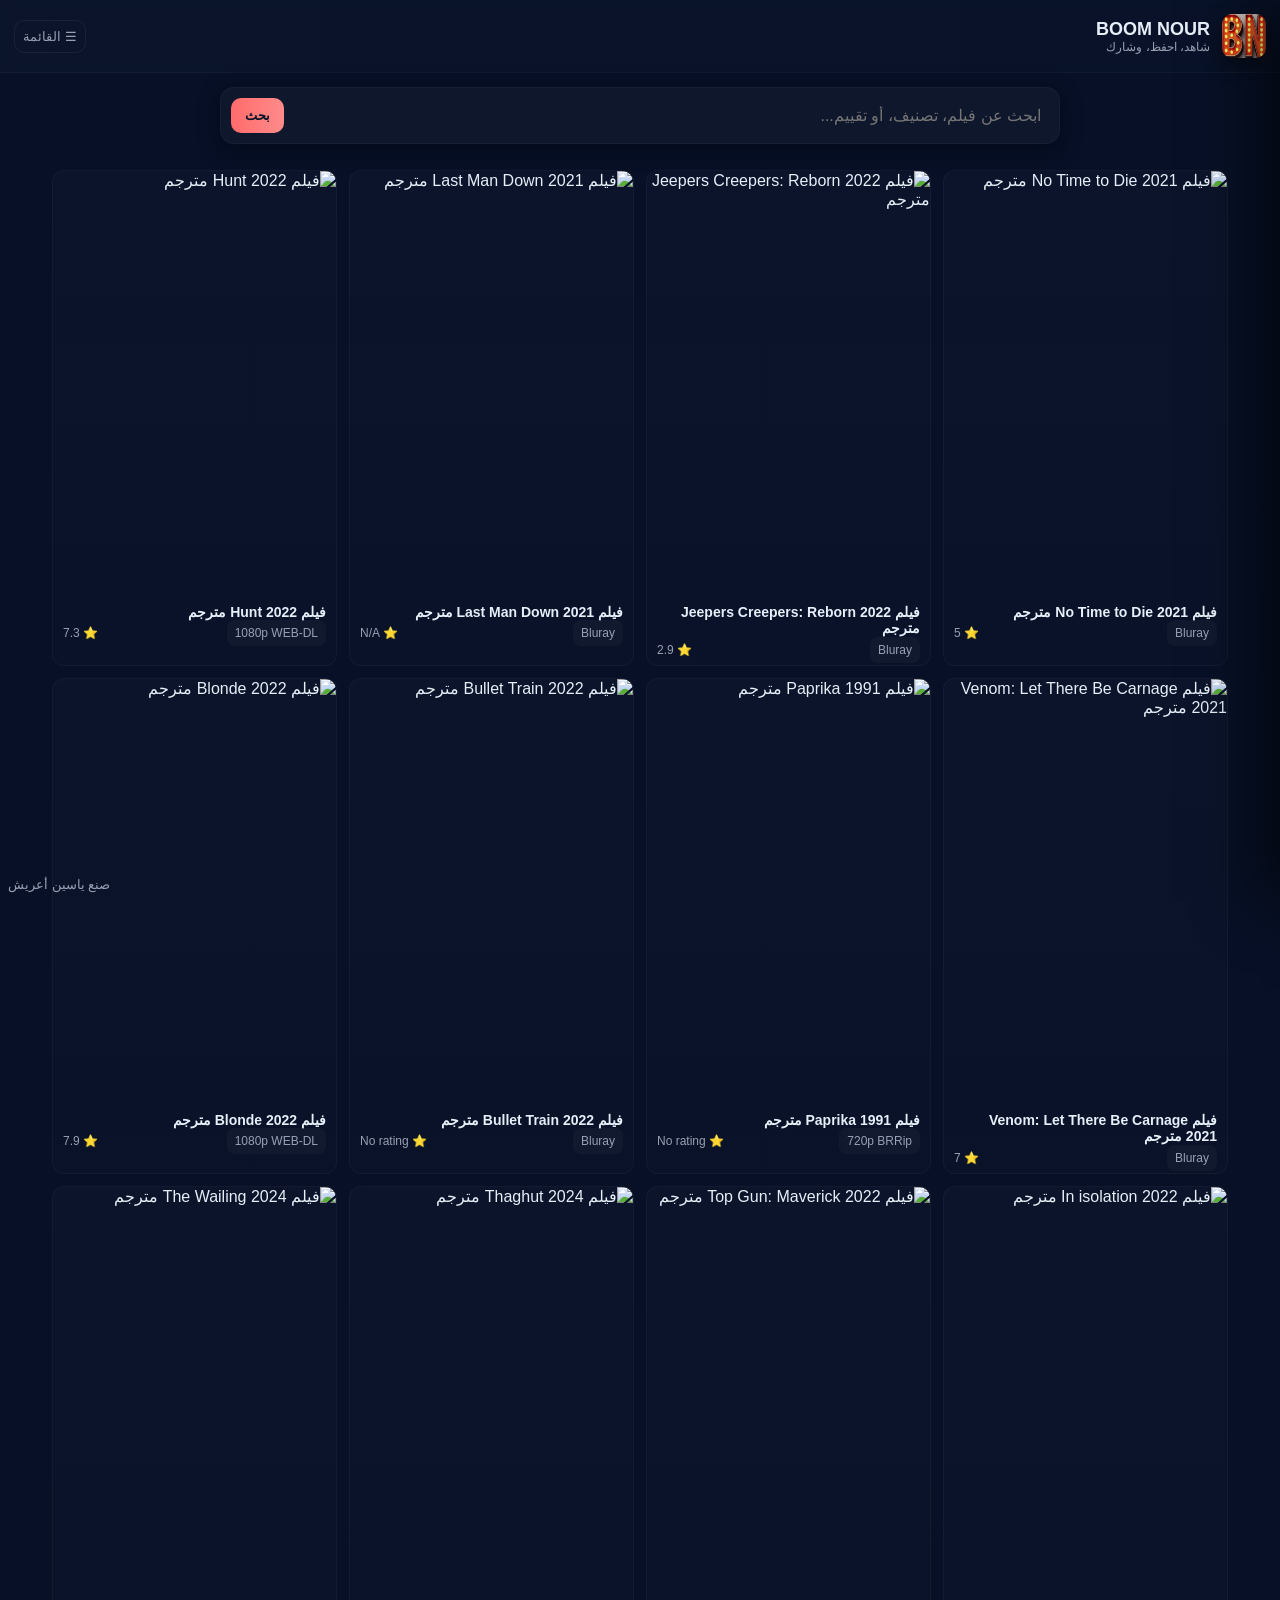
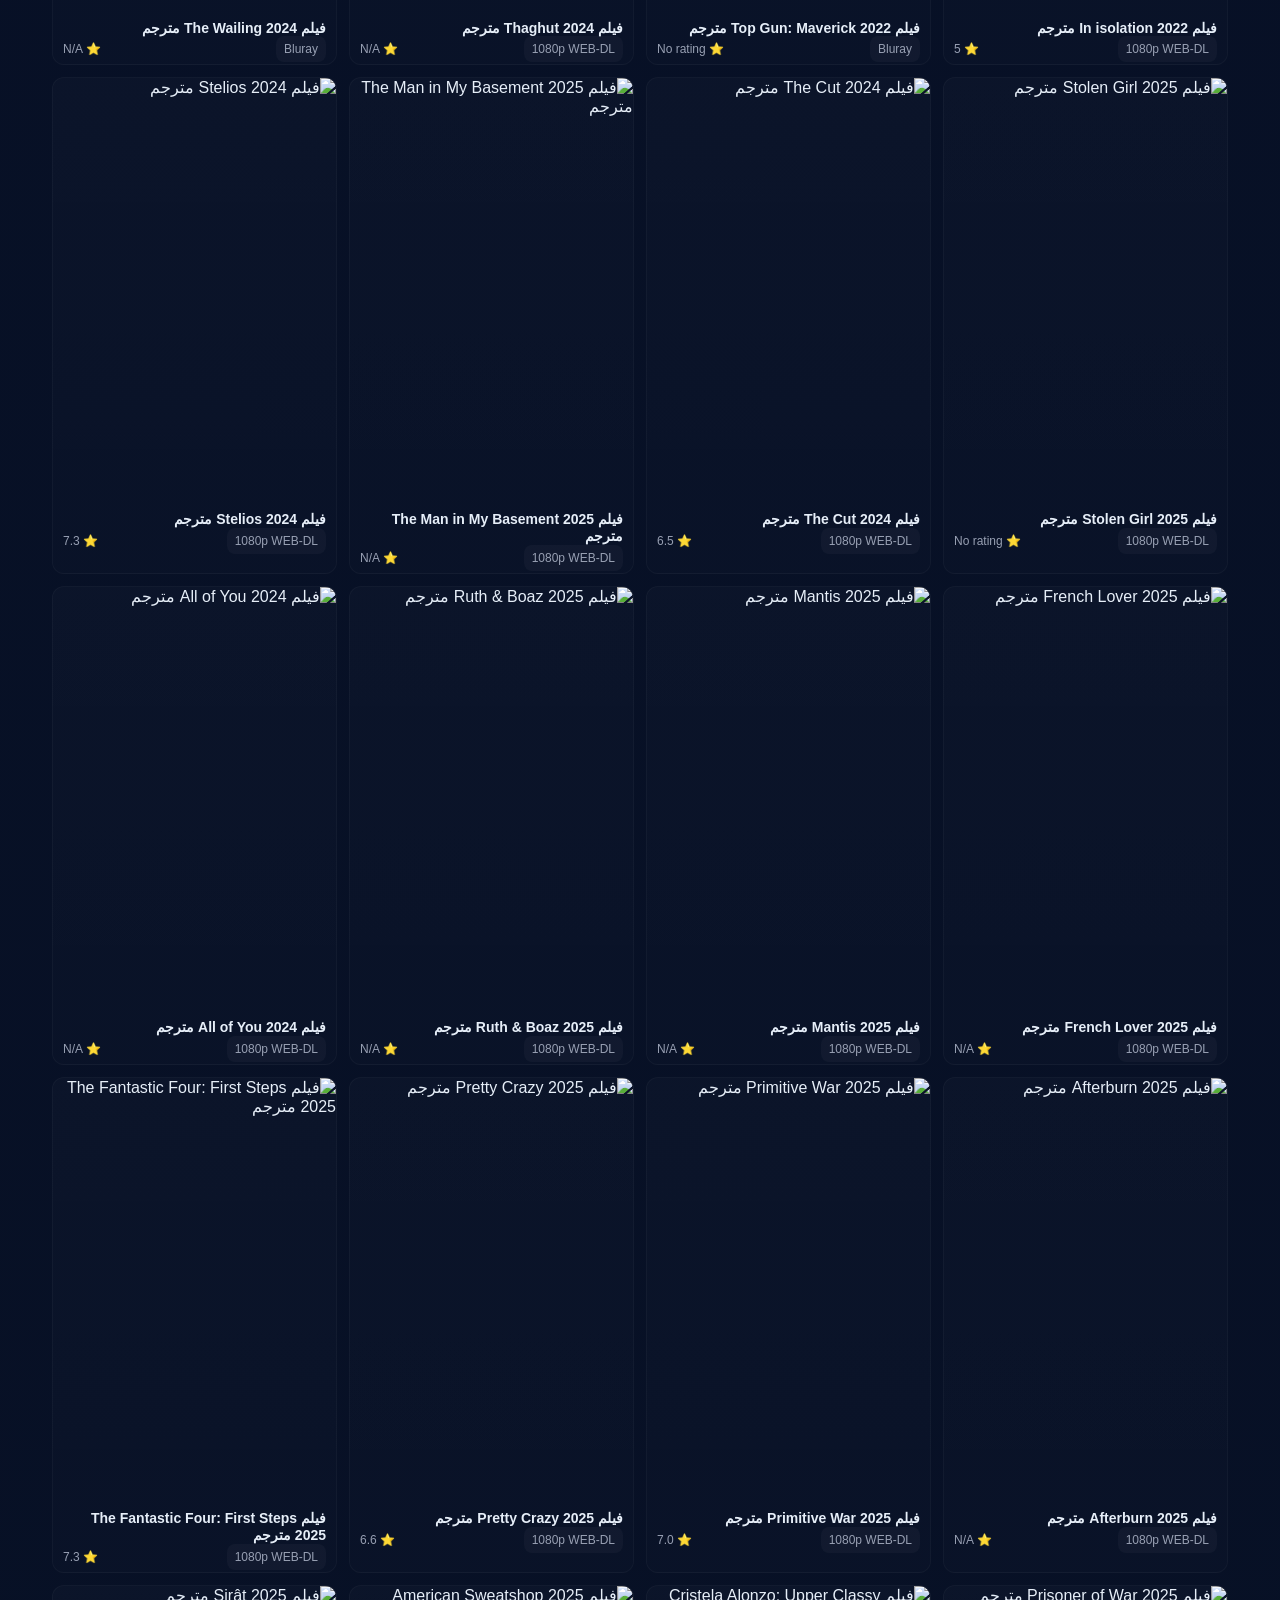
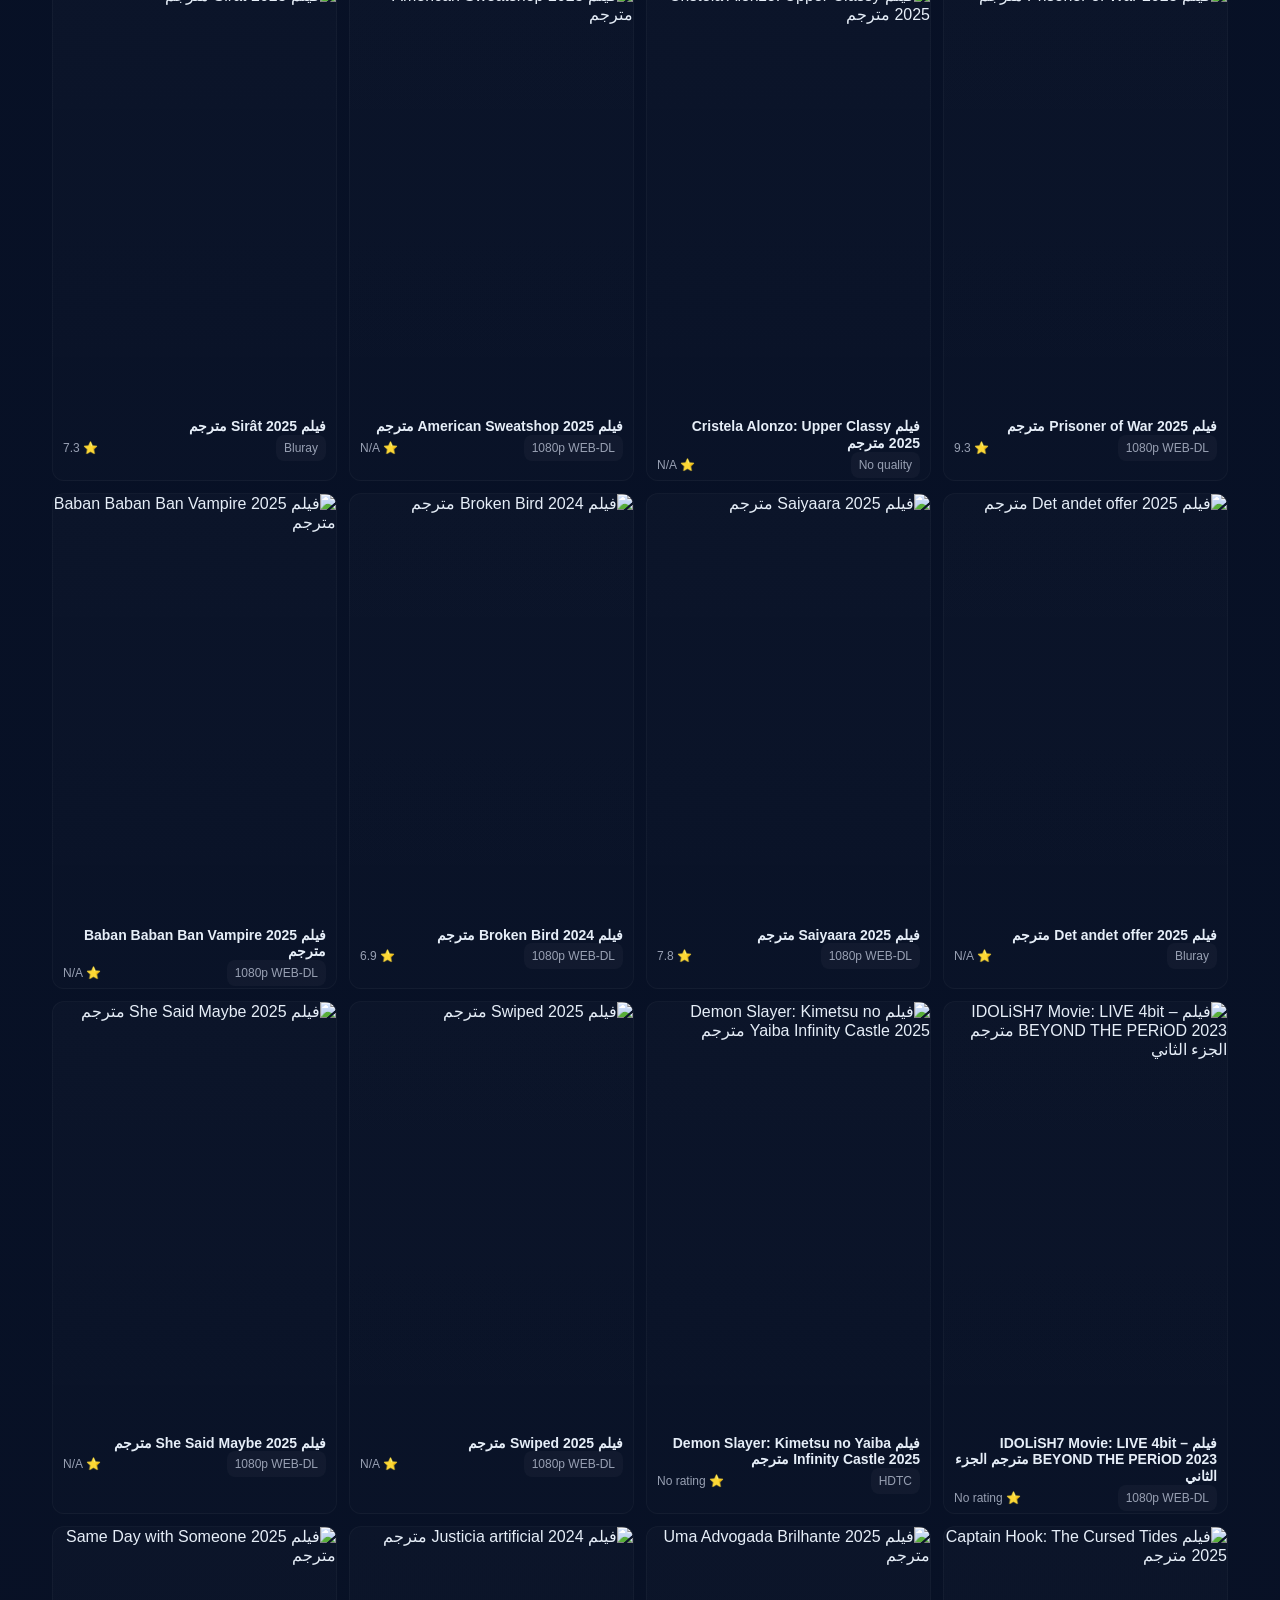
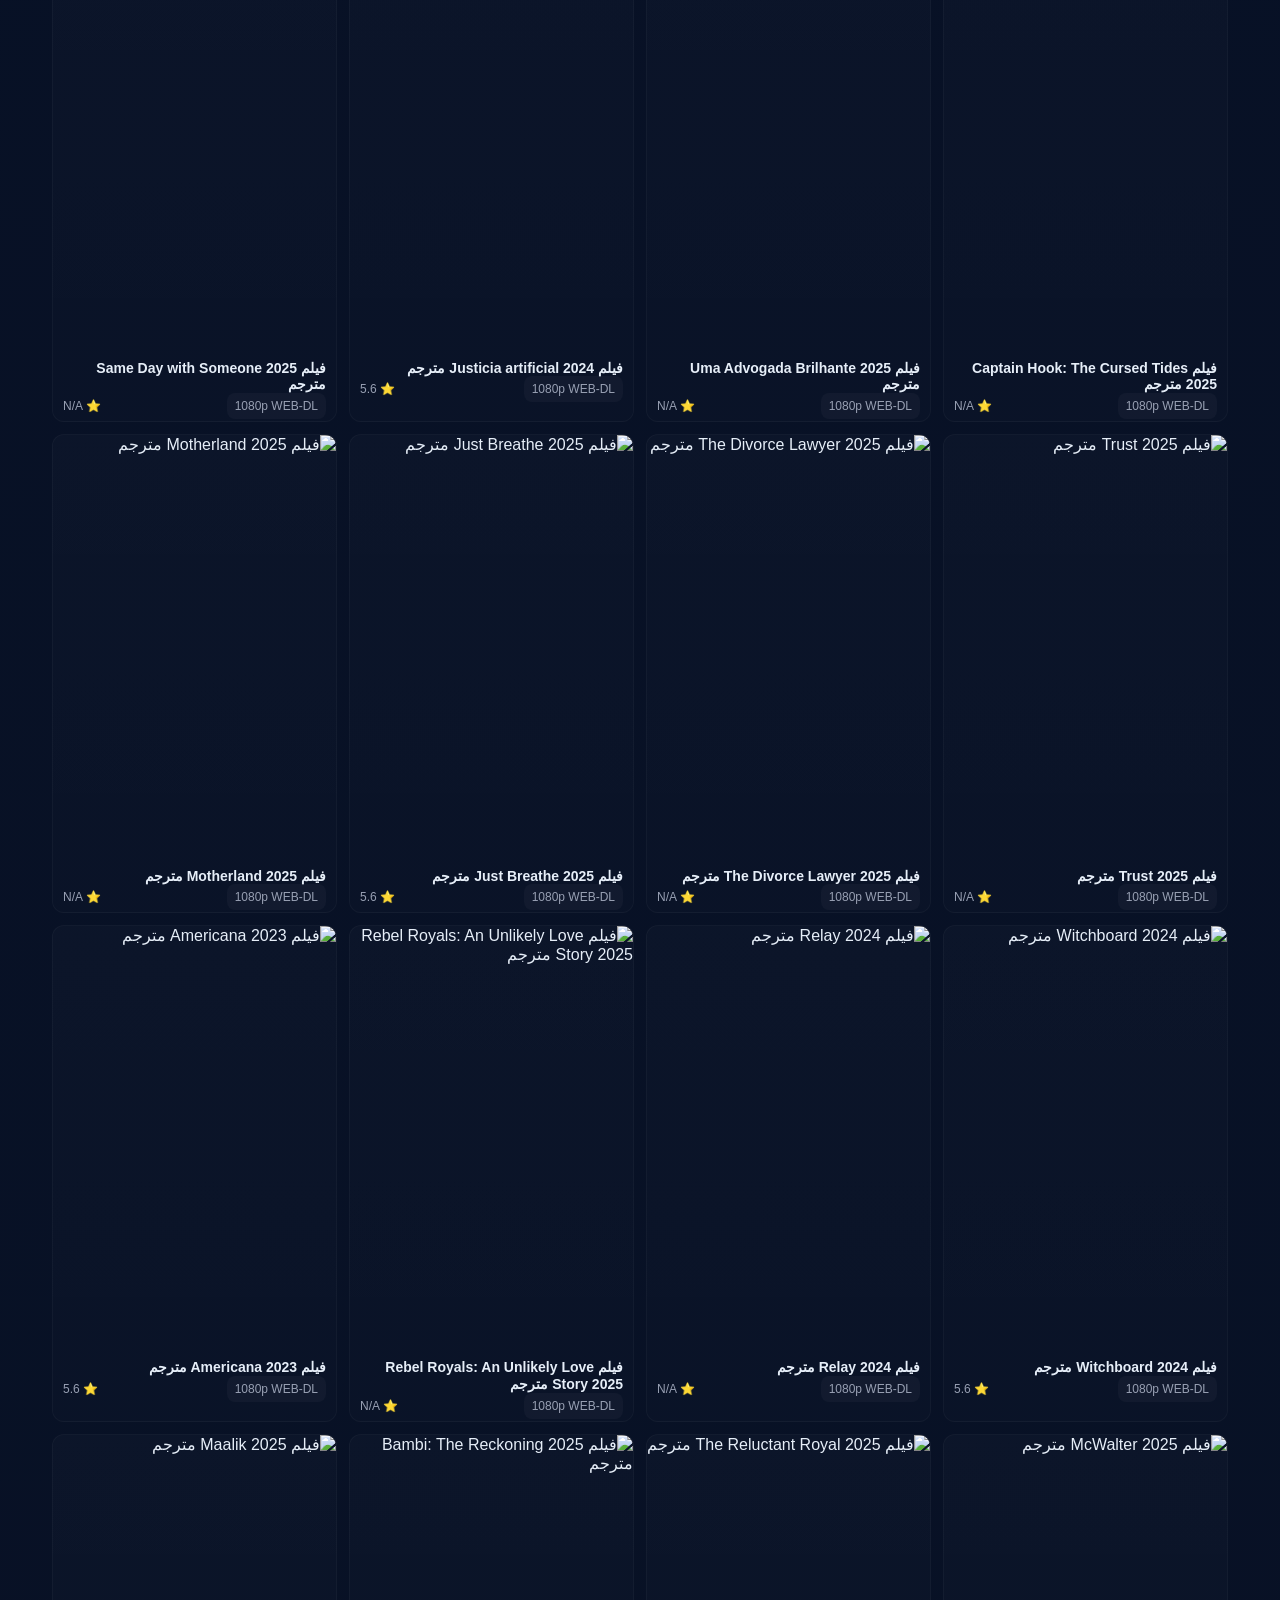
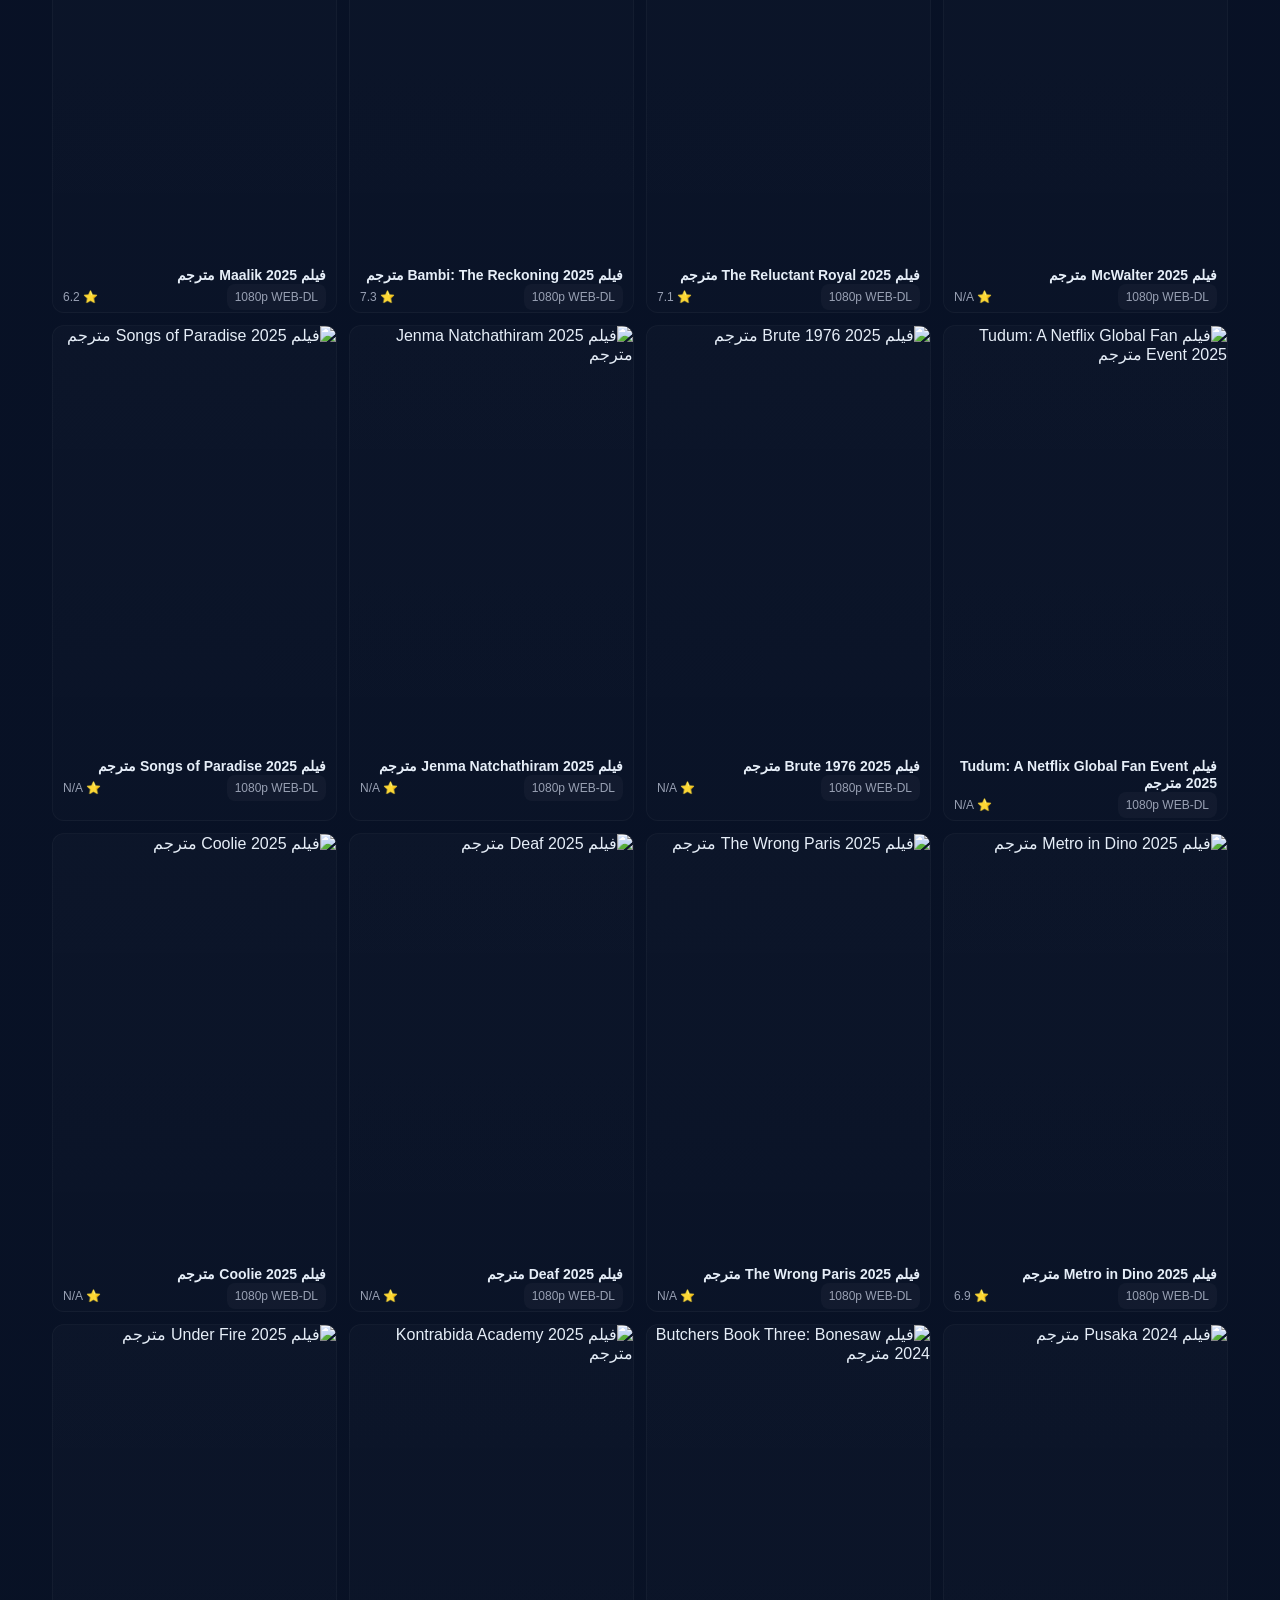
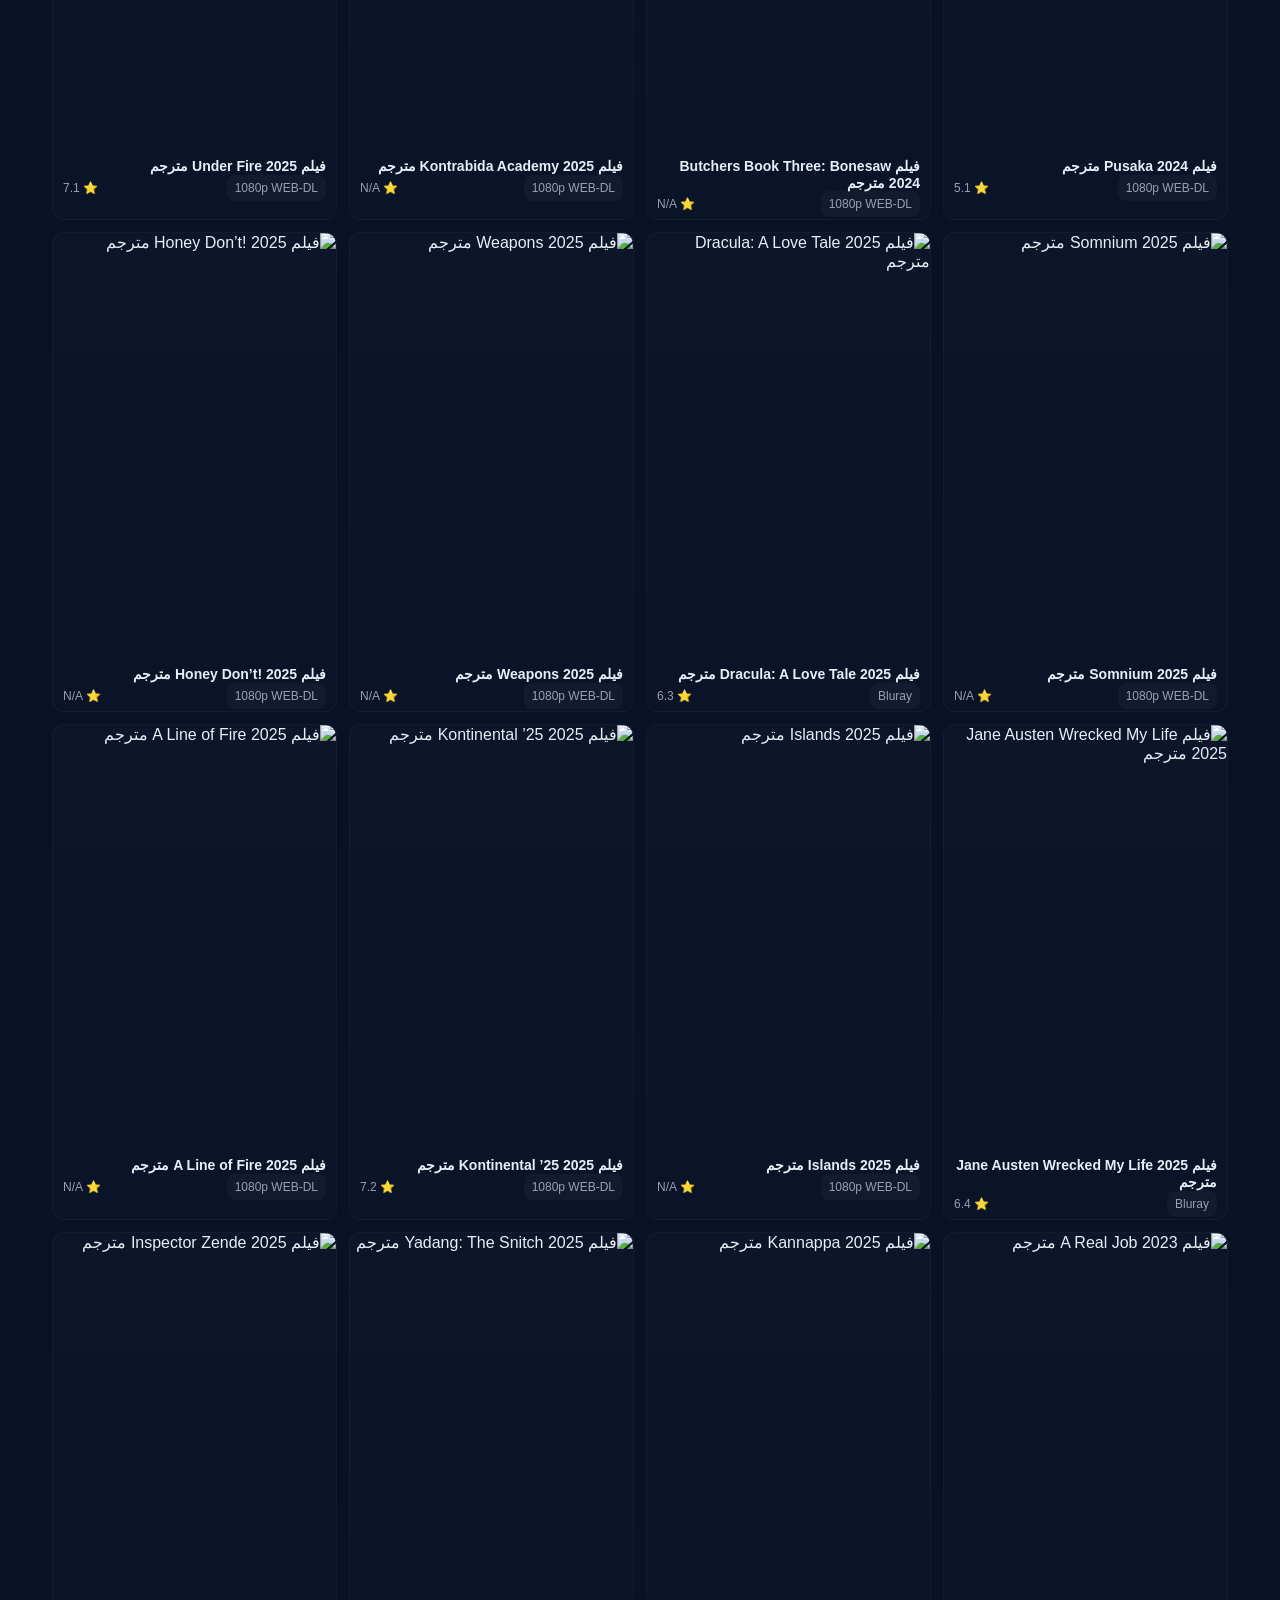
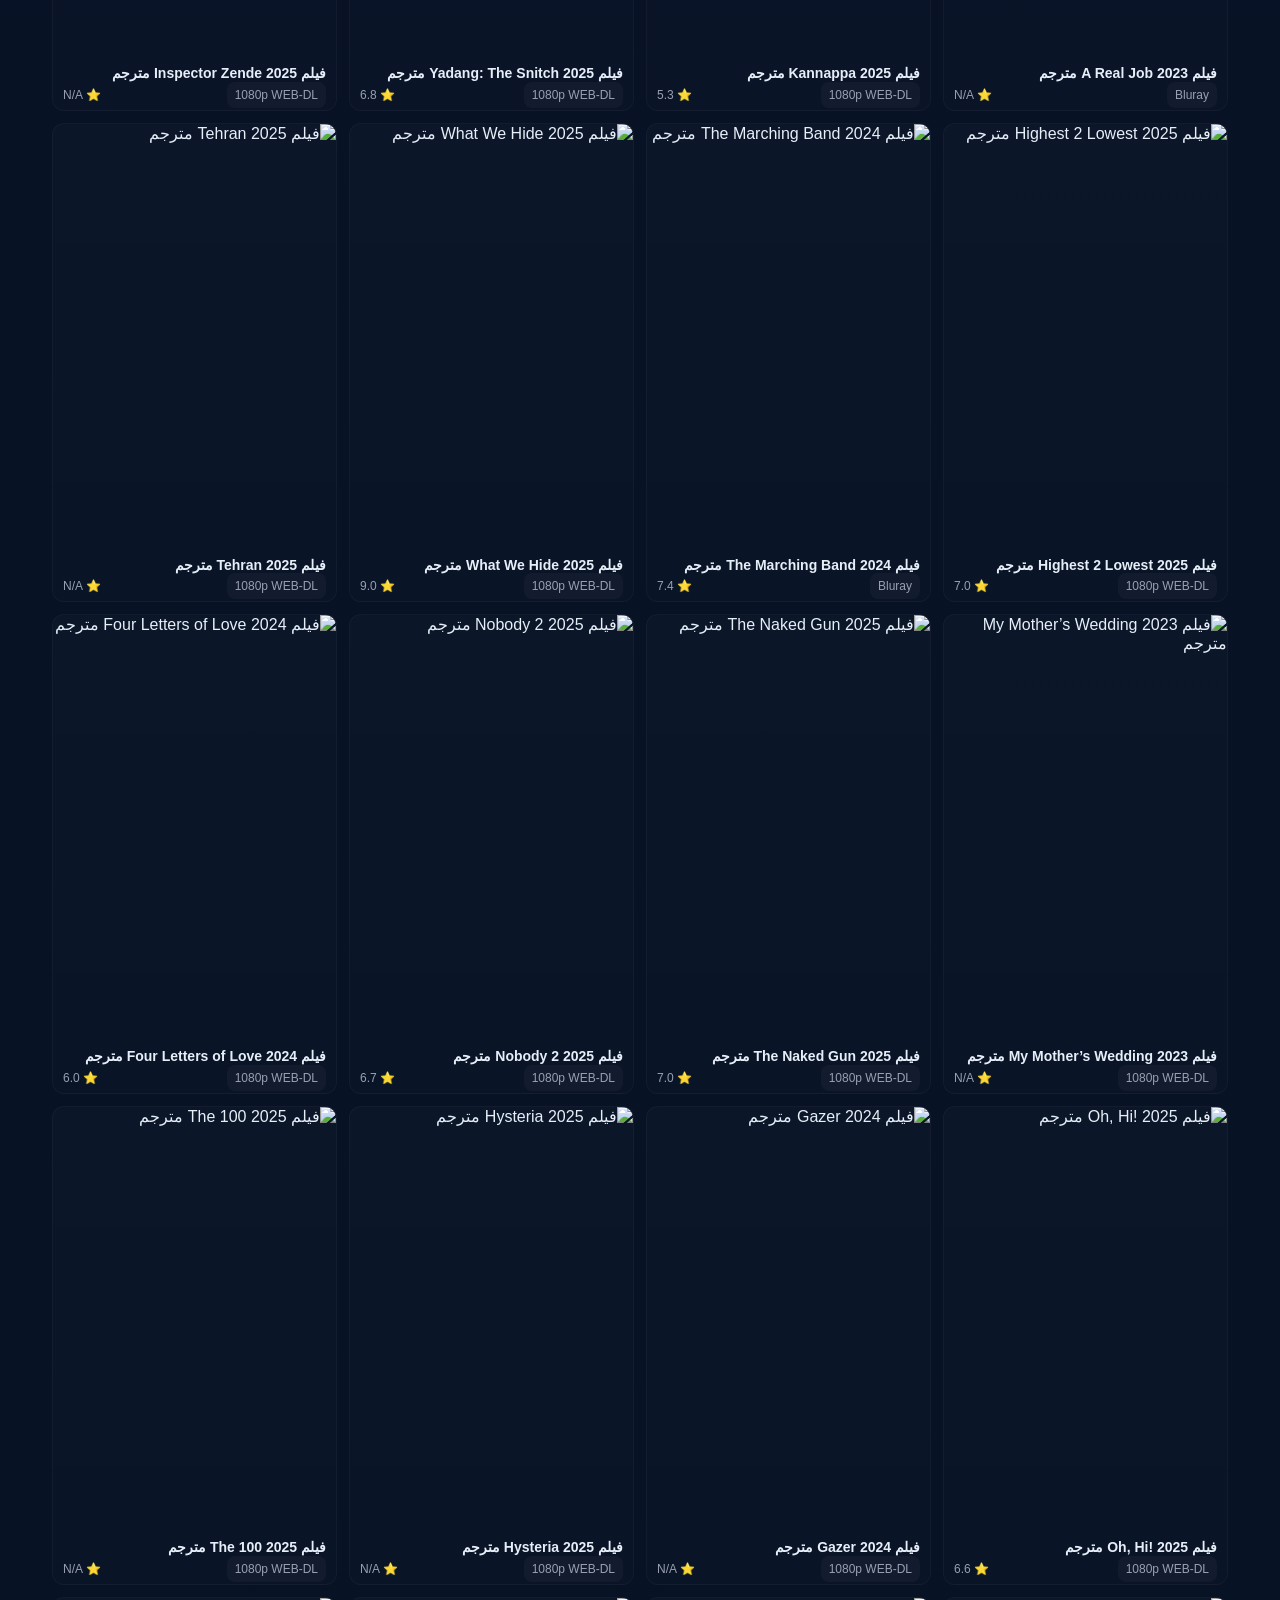
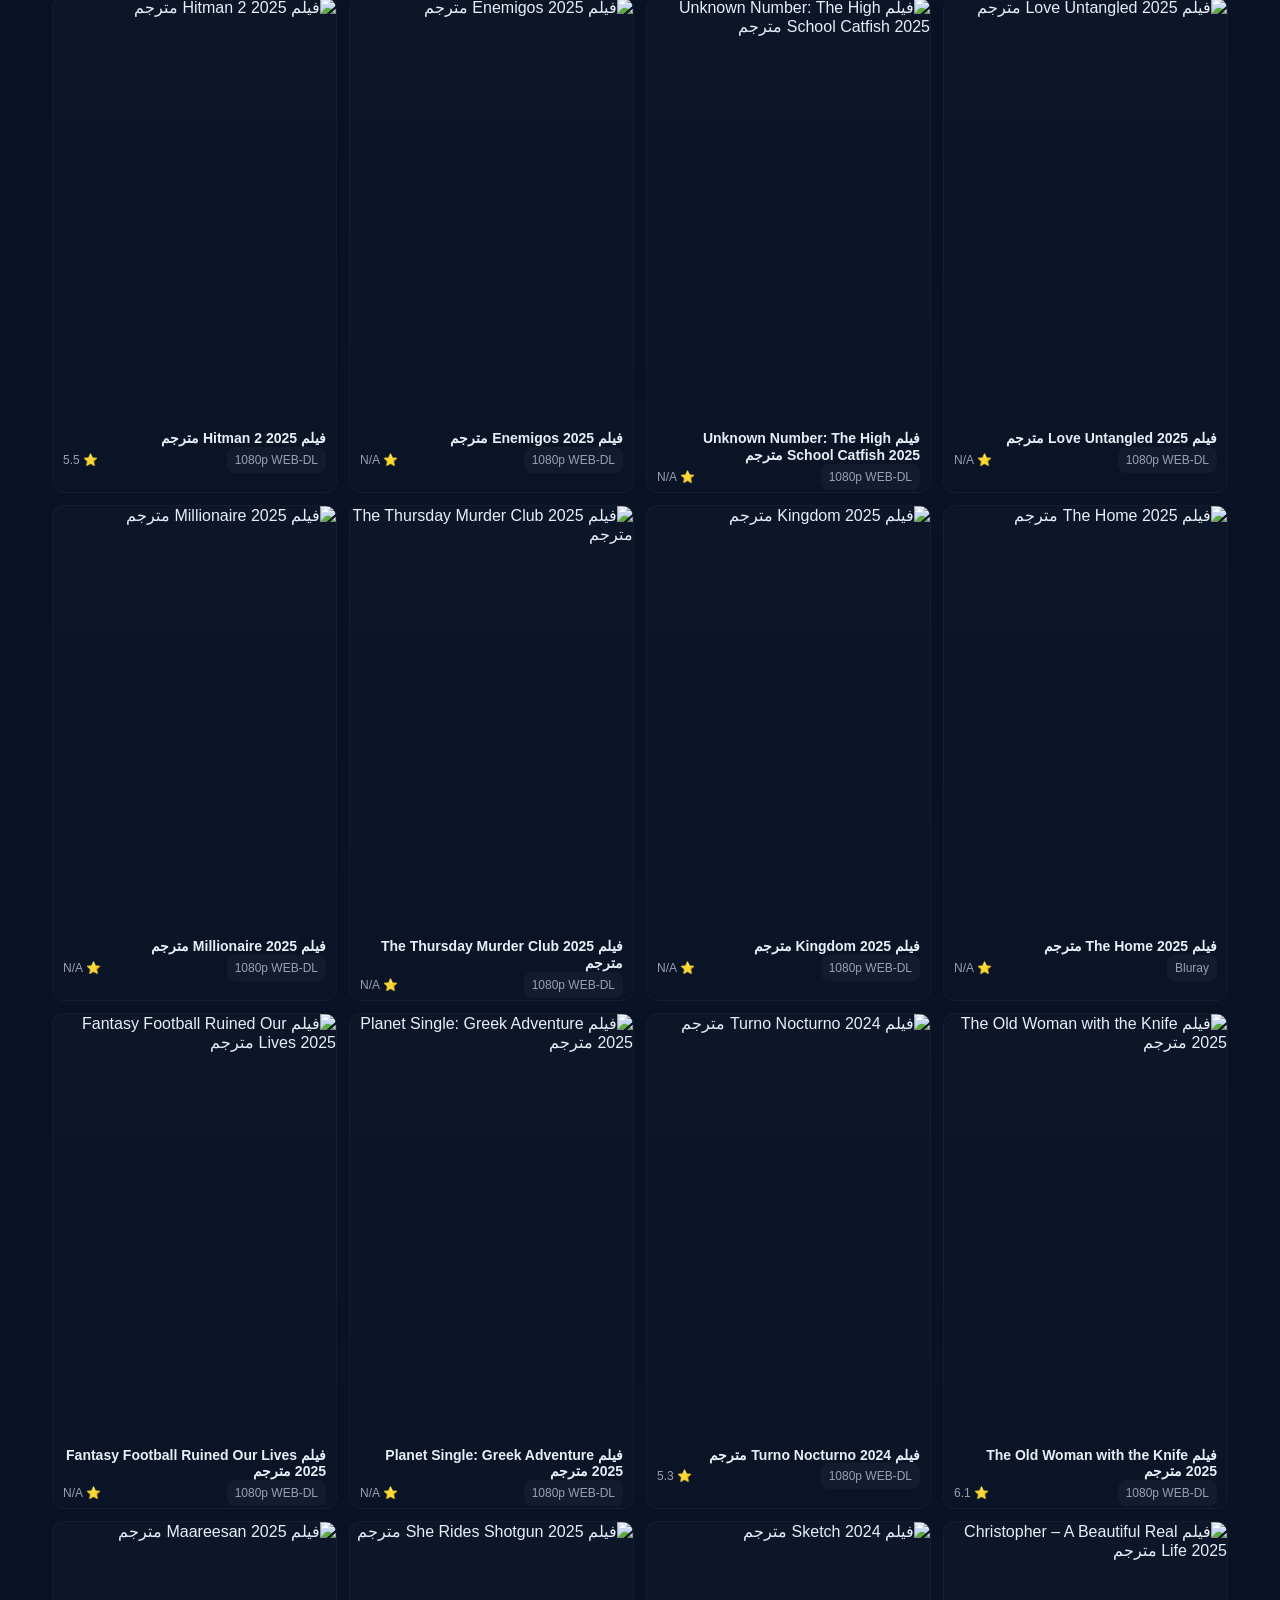
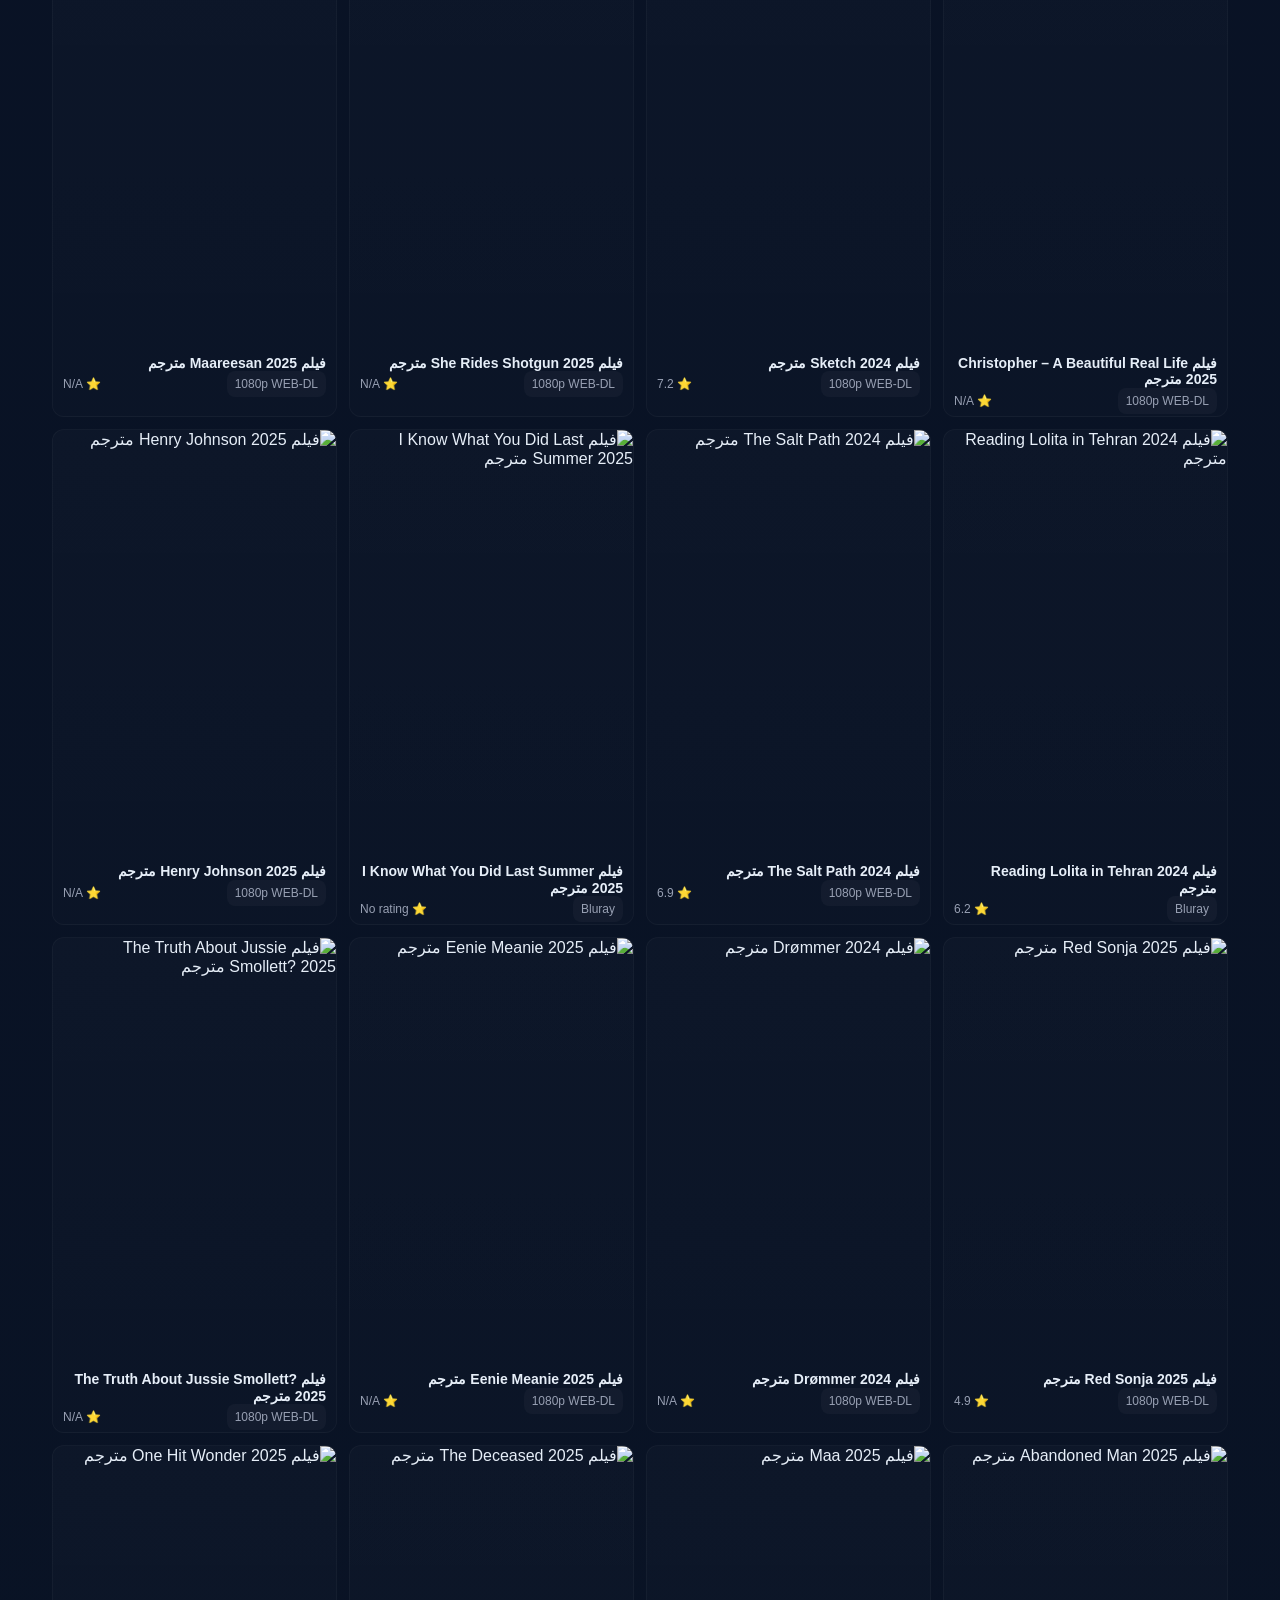
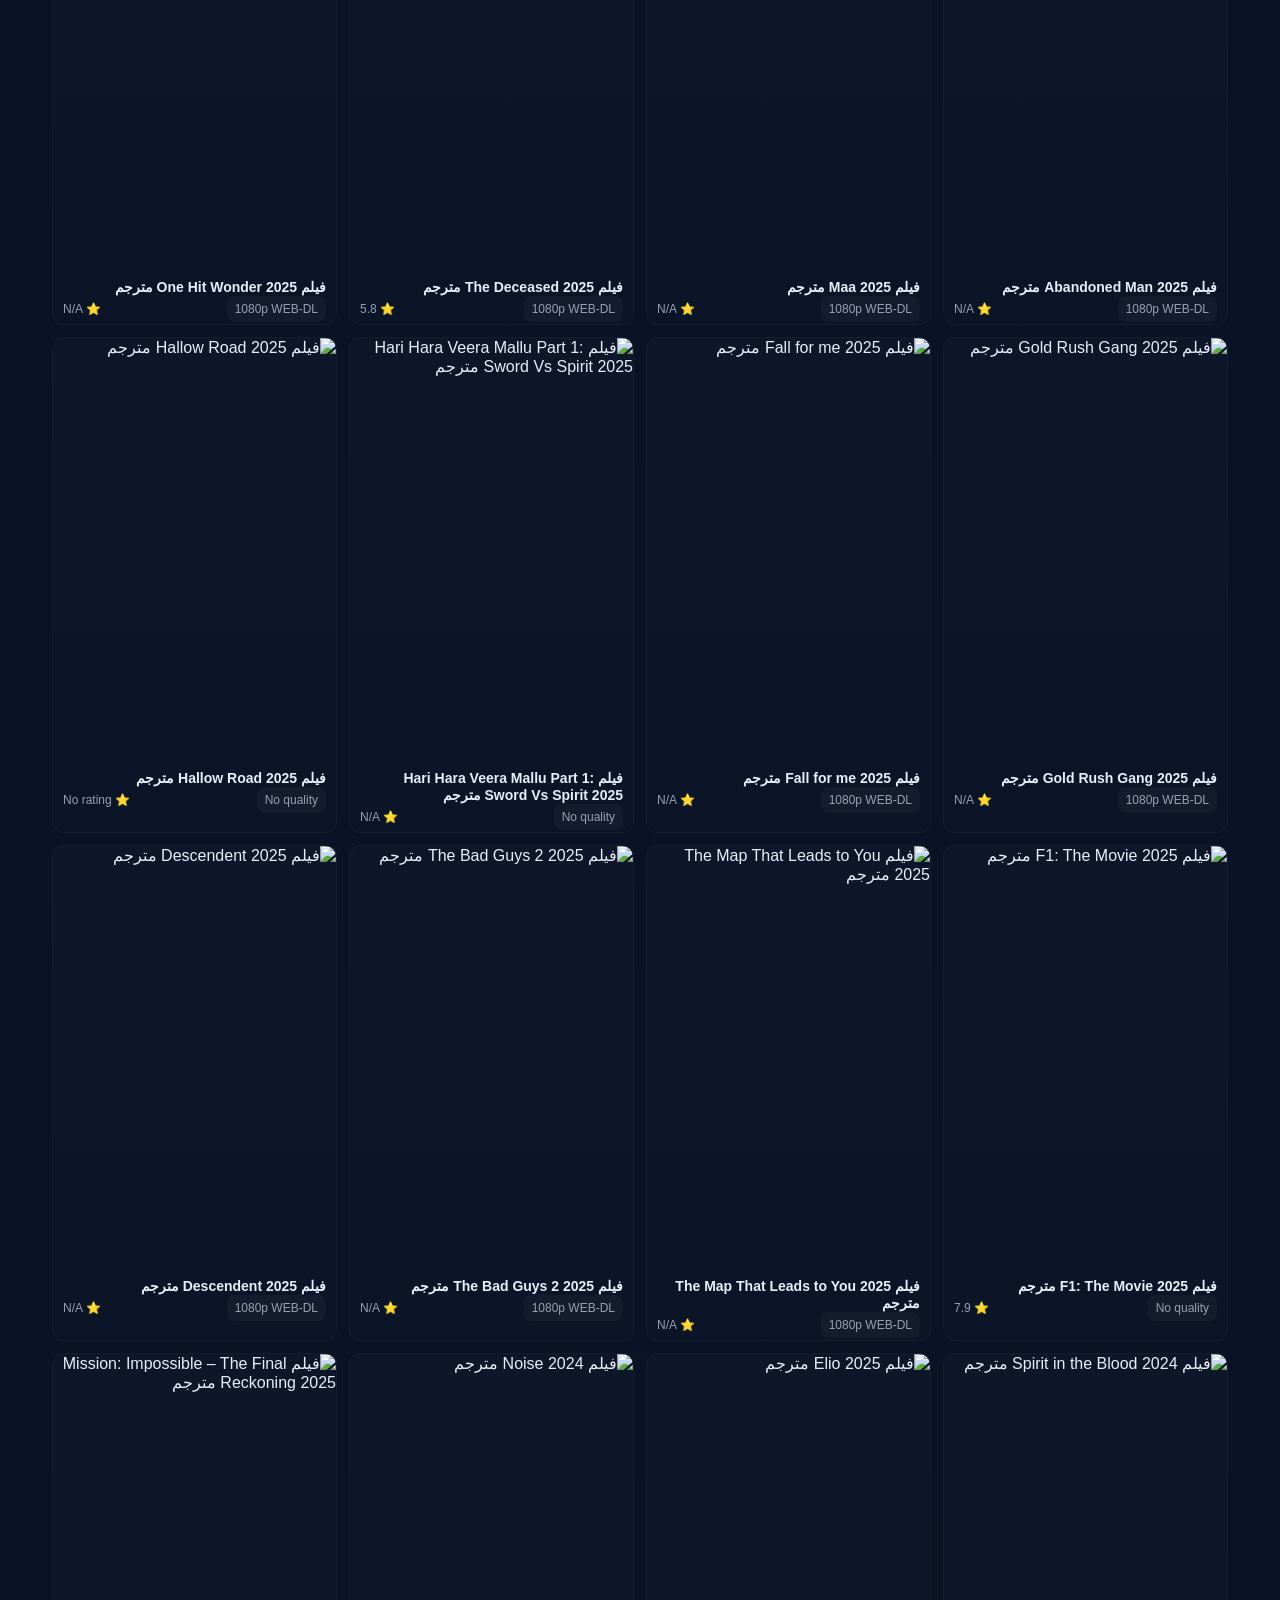
==== commit 7fc32969: "Add files via upload" ====
--- a/index.html
+++ b/index.html
@@ -1,933 +1,259 @@
-<!DOCTYPE html>
-<html lang="en">
+<!doctype html>
+<html lang="ar" dir="rtl">
 <head>
-    <meta charset="UTF-8">
-    <meta name="viewport" content="width=device-width, initial-scale=1.0">
-    <title>ReadHub - American Blog Reading Platform</title>
-    <link rel="stylesheet" href="https://cdnjs.cloudflare.com/ajax/libs/font-awesome/6.4.0/css/all.min.css">
-    <style>
-        /* CSS Variables */
-        :root {
-            --primary: #4361ee;
-            --secondary: #3a0ca3;
-            --accent: #7209b7;
-            --light: #f8f9fa;
-            --dark: #212529;
-            --success: #4cc9f0;
-            --gray: #6c757d;
-            --light-gray: #e9ecef;
-            --text: #2d3142;
-        }
-        
-        /* Global Styles */
-        * {
-            margin: 0;
-            padding: 0;
-            box-sizing: border-box;
-            font-family: 'Segoe UI', Tahoma, Geneva, Verdana, sans-serif;
-        }
-        
-        body {
-            background-color: var(--light);
-            color: var(--text);
-            line-height: 1.6;
-        }
-        
-        a {
-            text-decoration: none;
-            color: var(--primary);
-            transition: color 0.3s;
-        }
-        
-        a:hover {
-            color: var(--accent);
-        }
-        
-        .container {
-            width: 100%;
-            max-width: 1200px;
-            margin: 0 auto;
-            padding: 0 20px;
-        }
-        
-        .btn {
-            display: inline-block;
-            padding: 12px 24px;
-            background-color: var(--primary);
-            color: white;
-            border-radius: 30px;
-            font-weight: 600;
-            transition: all 0.3s;
-            border: none;
-            cursor: pointer;
-        }
-        
-        .btn:hover {
-            background-color: var(--accent);
-            transform: translateY(-2px);
-            box-shadow: 0 4px 8px rgba(0,0,0,0.1);
-            color: white;
-        }
-        
-        .btn-outline {
-            background-color: transparent;
-            border: 2px solid var(--primary);
-            color: var(--primary);
-        }
-        
-        .btn-outline:hover {
-            background-color: var(--primary);
-            color: white;
-        }
-        
-        .section {
-            padding: 60px 0;
-        }
-        
-        .section-title {
-            font-size: 2.5rem;
-            text-align: center;
-            margin-bottom: 40px;
-            color: var(--dark);
-            position: relative;
-        }
-        
-        .section-title:after {
-            content: '';
-            display: block;
-            width: 80px;
-            height: 4px;
-            background: var(--secondary);
-            margin: 15px auto;
-            border-radius: 2px;
-        }
-        
-        /* Header Styles */
-        header {
-            background-color: white;
-            box-shadow: 0 2px 10px rgba(0,0,0,0.1);
-            position: sticky;
-            top: 0;
-            z-index: 100;
-        }
-        
-        .navbar {
-            display: flex;
-            justify-content: space-between;
-            align-items: center;
-            padding: 20px 0;
-        }
-        
-        .logo {
-            font-size: 1.8rem;
-            font-weight: 700;
-            color: var(--primary);
-        }
-        
-        .logo span {
-            color: var(--accent);
-        }
-        
-        .nav-menu {
-            display: flex;
-            list-style: none;
-        }
-        
-        .nav-menu li {
-            margin-left: 30px;
-        }
-        
-        .nav-menu a {
-            color: var(--dark);
-            font-weight: 500;
-        }
-        
-        .nav-menu a:hover {
-            color: var(--primary);
-        }
-        
-        .hamburger {
-            display: none;
-            cursor: pointer;
-            font-size: 1.5rem;
-        }
-        
-        /* Visitor Counter Styles */
-        .visitor-counter {
-            position: fixed;
-            bottom: 20px;
-            right: 20px;
-            background: var(--primary);
-            color: white;
-            padding: 10px 15px;
-            border-radius: 30px;
-            box-shadow: 0 4px 12px rgba(0,0,0,0.15);
-            z-index: 99;
-            display: flex;
-            align-items: center;
-            gap: 8px;
-            font-size: 0.9rem;
-            font-weight: 500;
-        }
-        
-        .visitor-counter i {
-            font-size: 1rem;
-        }
-        
-        /* Hero Section */
-        .hero {
-            background: linear-gradient(135deg, rgba(67, 97, 238, 0.9) 0%, rgba(58, 12, 163, 0.85) 100%), url('https://images.unsplash.com/photo-1499750310107-5fef28a66643?ixlib=rb-4.0.3&auto=format&fit=crop&w=1350&q=80') no-repeat center center/cover;
-            color: white;
-            padding: 100px 0;
-            text-align: center;
-        }
-        
-        .hero-content {
-            max-width: 800px;
-            margin: 0 auto;
-        }
-        
-        .hero h1 {
-            font-size: 3rem;
-            margin-bottom: 20px;
-        }
-        
-        .hero p {
-            font-size: 1.2rem;
-            margin-bottom: 30px;
-            opacity: 0.9;
-        }
-        
-        .hero-buttons {
-            display: flex;
-            justify-content: center;
-            gap: 15px;
-        }
-        
-        /* Features Section */
-        .features-grid {
-            display: grid;
-            grid-template-columns: repeat(auto-fit, minmax(300px, 1fr));
-            gap: 30px;
-        }
-        
-        .feature-card {
-            background: white;
-            border-radius: 10px;
-            padding: 30px;
-            box-shadow: 0 5px 15px rgba(0,0,0,0.05);
-            transition: transform 0.3s;
-            text-align: center;
-        }
-        
-        .feature-card:hover {
-            transform: translateY(-5px);
-        }
-        
-        .feature-icon {
-            font-size: 2.5rem;
-            color: var(--primary);
-            margin-bottom: 20px;
-        }
-        
-        .feature-card h3 {
-            margin-bottom: 15px;
-            color: var(--dark);
-        }
-        
-        /* Popular Blogs */
-        .blogs-container {
-            display: grid;
-            grid-template-columns: repeat(auto-fit, minmax(300px, 1fr));
-            gap: 25px;
-        }
-        
-        .blog-card {
-            background: white;
-            border-radius: 10px;
-            overflow: hidden;
-            box-shadow: 0 5px 15px rgba(0,0,0,0.05);
-            transition: transform 0.3s;
-        }
-        
-        .blog-card:hover {
-            transform: translateY(-5px);
-        }
-        
-        .blog-img {
-            height: 200px;
-            overflow: hidden;
-        }
-        
-        .blog-img img {
-            width: 100%;
-            height: 100%;
-            object-fit: cover;
-            transition: transform 0.5s;
-        }
-        
-        .blog-card:hover .blog-img img {
-            transform: scale(1.05);
-        }
-        
-        .blog-content {
-            padding: 20px;
-        }
-        
-        .blog-title {
-            font-size: 1.3rem;
-            margin-bottom: 10px;
-            color: var(--dark);
-        }
-        
-        .blog-excerpt {
-            color: var(--gray);
-            margin-bottom: 15px;
-        }
-        
-        .blog-meta {
-            display: flex;
-            justify-content: space-between;
-            color: var(--gray);
-            font-size: 0.9rem;
-        }
-        
-        /* Categories Section */
-        .categories {
-            background-color: var(--light-gray);
-        }
-        
-        .categories-grid {
-            display: grid;
-            grid-template-columns: repeat(auto-fit, minmax(200px, 1fr));
-            gap: 20px;
-        }
-        
-        .category-card {
-            background: white;
-            border-radius: 10px;
-            padding: 20px;
-            text-align: center;
-            box-shadow: 0 5px 15px rgba(0,0,0,0.05);
-            transition: all 0.3s;
-        }
-        
-        .category-card:hover {
-            background: var(--primary);
-            color: white;
-            transform: translateY(-5px);
-        }
-        
-        .category-card:hover h3 {
-            color: white;
-        }
-        
-        .category-card h3 {
-            margin-top: 15px;
-            color: var(--dark);
-        }
-        
-        .category-icon {
-            font-size: 2rem;
-            color: var(--primary);
-        }
-        
-        .category-card:hover .category-icon {
-            color: white;
-        }
-        
-        /* Testimonials */
-        .testimonials-container {
-            max-width: 800px;
-            margin: 0 auto;
-            position: relative;
-        }
-        
-        .testimonial {
-            background: white;
-            padding: 30px;
-            border-radius: 10px;
-            box-shadow: 0 5px 15px rgba(0,0,0,0.05);
-            text-align: center;
-            display: none;
-        }
-        
-        .testimonial.active {
-            display: block;
-            animation: fadeIn 0.5s;
-        }
-        
-        @keyframes fadeIn {
-            from { opacity: 0; }
-            to { opacity: 1; }
-        }
-        
-        .testimonial-text {
-            font-style: italic;
-            margin-bottom: 20px;
-            font-size: 1.1rem;
-        }
-        
-        .testimonial-author {
-            font-weight: bold;
-            color: var(--primary);
-        }
-        
-        .testimonial-nav {
-            display: flex;
-            justify-content: center;
-            margin-top: 20px;
-            gap: 10px;
-        }
-        
-        .testimonial-dot {
-            width: 12px;
-            height: 12px;
-            border-radius: 50%;
-            background-color: var(--light-gray);
-            cursor: pointer;
-        }
-        
-        .testimonial-dot.active {
-            background-color: var(--primary);
-        }
-        
-        /* CTA Section */
-        .cta {
-            background: linear-gradient(135deg, var(--primary) 0%, var(--accent) 100%);
-            color: white;
-            text-align: center;
-            padding: 80px 0;
-        }
-        
-        .cta h2 {
-            margin-bottom: 20px;
-        }
-        
-        .cta p {
-            max-width: 600px;
-            margin: 0 auto 30px;
-            opacity: 0.9;
-        }
-        
-        /* Footer */
-        footer {
-            background-color: var(--dark);
-            color: white;
-            padding: 60px 0 30px;
-        }
-        
-        .footer-content {
-            display: grid;
-            grid-template-columns: repeat(auto-fit, minmax(250px, 1fr));
-            gap: 40px;
-            margin-bottom: 40px;
-        }
-        
-        .footer-column h3 {
-            font-size: 1.2rem;
-            margin-bottom: 20px;
-            position: relative;
-            padding-bottom: 10px;
-        }
-        
-        .footer-column h3:after {
-            content: '';
-            position: absolute;
-            left: 0;
-            bottom: 0;
-            width: 40px;
-            height: 2px;
-            background-color: var(--success);
-        }
-        
-        .footer-column ul {
-            list-style: none;
-        }
-        
-        .footer-column ul li {
-            margin-bottom: 10px;
-        }
-        
-        .footer-column a {
-            color: #ddd;
-        }
-        
-        .footer-column a:hover {
-            color: white;
-        }
-        
-        .social-icons {
-            display: flex;
-            gap: 15px;
-            margin-top: 20px;
-        }
-        
-        .social-icons a {
-            display: flex;
-            align-items: center;
-            justify-content: center;
-            width: 40px;
-            height: 40px;
-            background-color: rgba(255,255,255,0.1);
-            border-radius: 50%;
-            color: white;
-            transition: all 0.3s;
-        }
-        
-        .social-icons a:hover {
-            background-color: var(--primary);
-            transform: translateY(-3px);
-        }
-        
-        .copyright {
-            text-align: center;
-            padding-top: 30px;
-            border-top: 1px solid rgba(255,255,255,0.1);
-            color: #aaa;
-            font-size: 0.9rem;
-        }
-        
-        /* Responsive Styles */
-        @media (max-width: 768px) {
-            .nav-menu {
-                position: fixed;
-                top: 80px;
-                left: -100%;
-                background-color: white;
-                width: 100%;
-                flex-direction: column;
-                padding: 30px;
-                box-shadow: 0 5px 10px rgba(0,0,0,0.1);
-                transition: left 0.3s;
-            }
-            
-            .nav-menu.active {
-                left: 0;
-            }
-            
-            .nav-menu li {
-                margin: 15px 0;
-            }
-            
-            .hamburger {
-                display: block;
-            }
-            
-            .hero h1 {
-                font-size: 2.5rem;
-            }
-            
-            .hero-buttons {
-                flex-direction: column;
-                align-items: center;
-            }
-            
-            .section-title {
-                font-size: 2rem;
-            }
-
-            .visitor-counter {
-                bottom: 10px;
-                right: 10px;
-                font-size: 0.8rem;
-                padding: 8px 12px;
-            }
-        }
-        
-        @media (max-width: 480px) {
-            .hero h1 {
-                font-size: 2rem;
-            }
-            
-            .hero p {
-                font-size: 1rem;
-            }
-            
-            .btn {
-                padding: 10px 20px;
-            }
-            
-            .section {
-                padding: 40px 0;
-            }
-
-            .visitor-counter {
-                font-size: 0.7rem;
-                padding: 6px 10px;
-            }
-        }
-    </style>
+  <meta charset="utf-8" />
+  <meta name="viewport" content="width=device-width,initial-scale=1" />
+  <title>تطبيق الأفلام</title>
+  <style>
+    :root{
+      --bg:#0f1724;
+      --card:#0b1220;
+      --accent:#ff6b6b;
+      --muted:#98a0b3;
+      --glass: rgba(255,255,255,0.03);
+      --radius:12px;
+      color-scheme: dark;
+    }
+    *{box-sizing:border-box;font-family: "Segoe UI", Tahoma, Arial, sans-serif}
+    body{
+      margin:0;
+      background:linear-gradient(180deg,#071026 0%, #0b1524 100%);
+      color:#e6eef8;
+      min-height:100vh;
+      -webkit-font-smoothing:antialiased;
+      -moz-osx-font-smoothing:grayscale;
+      padding-bottom:60px;
+    }
+
+    /* header */
+    .topbar{
+      display:flex;
+      align-items:center;
+      justify-content:space-between;
+      gap:12px;
+      padding:14px;
+      position:sticky;
+      top:0;
+      z-index:50;
+      backdrop-filter: blur(6px);
+      background: linear-gradient(90deg, rgba(255,255,255,0.02), rgba(255,255,255,0.01));
+      border-bottom: 1px solid rgba(255,255,255,0.03);
+    }
+    .brand{display:flex;align-items:center;gap:12px}
+    .logo{
+      width:44px;height:44px;border-radius:10px;
+      background:linear-gradient(135deg,var(--accent),#ff9a9a);
+      display:flex;align-items:center;justify-content:center;font-weight:700;color:#071426;
+      box-shadow: 0 6px 18px rgba(0,0,0,0.5);
+      flex-shrink:0;
+    }
+    .app-name{font-weight:700;font-size:18px}
+    .menu-btn{
+      background:transparent;border:1px solid rgba(255,255,255,0.06);
+      padding:8px;border-radius:10px;color:var(--muted);cursor:pointer;
+    }
+
+    /* search */
+    .search-area{padding:14px;display:flex;gap:10px;align-items:center;justify-content:center}
+    .search-box{
+      width:100%;max-width:840px;display:flex;gap:8px;align-items:center;
+      background:var(--glass);padding:10px;border-radius:14px;
+      border:1px solid rgba(255,255,255,0.03);
+      box-shadow: 0 6px 20px rgba(2,6,23,0.6);
+    }
+    .search-box input{
+      flex:1;background:transparent;border:0;outline:none;
+      padding:8px;font-size:16px;color:inherit;
+    }
+    .search-box button{
+      background:linear-gradient(90deg,var(--accent),#ff8b8b);
+      border:0;padding:10px 14px;border-radius:10px;color:#071426;font-weight:700;cursor:pointer;
+    }
+
+    /* layout */
+    .container{padding:12px;max-width:1200px;margin:0 auto;}
+    .grid{display:grid;gap:12px;grid-template-columns: repeat(2,1fr);}
+    @media(min-width:640px){.grid{grid-template-columns: repeat(3,1fr);}}
+    @media(min-width:1000px){.grid{grid-template-columns: repeat(4,1fr);}}
+    .card{
+      background: linear-gradient(180deg, rgba(255,255,255,0.02), rgba(255,255,255,0.01));
+      border-radius:12px;overflow:hidden;
+      border:1px solid rgba(255,255,255,0.03);
+      display:flex;flex-direction:column;cursor:pointer;
+      transition:transform .15s ease, box-shadow .15s;
+    }
+    .card:hover{transform:translateY(-6px);box-shadow:0 18px 40px rgba(2,6,23,0.6)}
+    .poster{width:100%;aspect-ratio:2/3;object-fit:cover;display:block}
+    .card-body{padding:8px 10px;display:flex;flex-direction:column;gap:6px}
+    .title{font-size:14px;font-weight:700;line-height:1.2}
+    .meta{font-size:12px;color:var(--muted);display:flex;justify-content:space-between;align-items:center}
+    .badge{background:rgba(255,255,255,0.03);padding:6px 8px;border-radius:8px;font-size:12px}
+
+    .credit{position:fixed;left:8px;bottom:8px;font-size:13px;color:var(--muted);z-index:60}
+
+    /* sidebar */
+    .sidebar{
+      position:fixed;top:0;bottom:0;right:-320px;width:320px;
+      background:linear-gradient(180deg,#071026,#06101a);
+      box-shadow:-20px 0 60px rgba(0,0,0,0.6);
+      transition:right .25s ease;padding:18px;z-index:120;
+      border-left:1px solid rgba(255,255,255,0.03)
+    }
+    .sidebar.open{right:0}
+    .side-header{display:flex;align-items:center;justify-content:space-between;margin-bottom:18px}
+    .side-list{display:flex;flex-direction:column;gap:10px}
+    .side-item{padding:10px;border-radius:10px;color:#e6eef8;background:transparent;border:0;text-align:right;cursor:pointer;font-weight:600}
+    .side-item:hover{background:rgba(255,255,255,0.02)}
+  </style>
 </head>
 <body>
-    <!-- Header & Navigation -->
-    <header>
-        <div class="container">
-            <nav class="navbar">
-                <a href="#" class="logo">Read<span>Hub</span></a>
-                <ul class="nav-menu">
-                    <li><a href="#">Home</a></li>
-                    <li><a href="#">Blogs</a></li>
-                    <li><a href="#">Categories</a></li>
-                    <li><a href="#">Top Writers</a></li>
-                    <li><a href="#">Bookmarks</a></li>
-                </ul>
-                <!--div class="auth-buttons">
-                    <a href="#" class="btn btn-outline">Sign In</a>
-                    <a href="#" class="btn">Sign Up</a>
-                </div-->
-                <div class="hamburger">
-                    <i class="fas fa-bars"></i>
-                </div>
-            </nav>
+  <header class="topbar">
+    <div class="brand">
+      <img src="BN.jpg" class="logo"></img>
+      <div>
+        <div class="app-name">BOOM NOUR</div>
+        <div style="font-size:12px;color:var(--muted)">شاهد، احفظ، وشارك</div>
+      </div>
+    </div>
+    <button class="menu-btn" id="openSidebar">☰ القائمة</button>
+  </header>
+
+  <section class="search-area">
+    <div class="search-box">
+      <input id="searchInput" placeholder="ابحث عن فيلم، تصنيف، أو تقييم..." />
+      <button id="searchBtn">بحث</button>
+    </div>
+  </section>
+
+  <main class="container">
+    <div id="moviesGrid" class="grid"></div>
+  </main>
+
+  <div class="credit">صنع ياسين أعريش</div>
+
+  <!-- Sidebar -->
+  <aside id="sidebar" class="sidebar">
+    <div class="side-header">
+      <div style="display:flex;gap:10px;align-items:center">
+        <div class="logo" style="width:40px;height:40px">ف</div>
+        <div>
+          <div style="font-weight:800">تطبيق الأفلام</div>
+          <div style="font-size:12px;color:var(--muted)">القائمة</div>
         </div>
-    </header>
-
-    <!-- Hero Section -->
-    <section class="hero">
-        <div class="container">
-            <div class="hero-content">
-                <h1>Discover America's Best Blogs</h1>
-                <p>ReadHub is the premier American platform for blog readers. Explore thousands of high-quality blogs across various topics, all in one place.</p>
-                <div class="hero-buttons">
-                    <a href="more.html" class="btn">Read Blogs</a>
-                    <a href="#" class="btn btn-outline">Learn More</a>
-                </div>
-            </div>
-        </div>
-    </section>
-
-    <!-- Features Section -->
-    <section class="section">
-        <div class="container">
-            <h2 class="section-title">Why Choose ReadHub</h2>
-            <div class="features-grid">
-                <div class="feature-card">
-                    <div class="feature-icon">
-                        <i class="fas fa-book-open"></i>
-                    </div>
-                    <h3>Wide Selection</h3>
-                    <p>Access thousands of high-quality American blogs across all categories and interests.</p>
-                </div>
-                <div class="feature-card">
-                    <div class="feature-icon">
-                        <i class="fas fa-mobile-alt"></i>
-                    </div>
-                    <h3>Mobile Optimized</h3>
-                    <p>Enjoy seamless reading experience on any device, especially optimized for mobile.</p>
-                </div>
-                <div class="feature-card">
-                    <div class="feature-icon">
-                        <i class="fas fa-bookmark"></i>
-                    </div>
-                    <h3>Save Favorites</h3>
-                    <p>Bookmark your favorite articles and blogs to read later across all your devices.</p>
-                </div>
-            </div>
-        </div>
-    </section>
-
-    <!-- Popular Blogs Section -->
-    <section class="section">
-        <div class="container">
-            <h2 class="section-title">Trending Blogs</h2>
-            <div class="blogs-container">
-                <div class="blog-card">
-                    <div class="blog-img">
-                        <img src="https://images.unsplash.com/photo-1552664730-d307ca884978?ixlib=rb-4.0.3&auto=format&fit=crop&w=600&q=80" alt="Tech Blog">
-                    </div>
-                    <div class="blog-content">
-                        <h3 class="blog-title">Tech Insights</h3>
-                        <p class="blog-excerpt">Latest technology trends and innovations shaping our future...</p>
-                        <div class="blog-meta">
-                            <span><i class="far fa-clock"></i> 2 hours ago</span>
-                            <span><i class="far fa-bookmark"></i> Technology</span>
-                        </div>
-                    </div>
-                </div>
-                <div class="blog-card">
-                    <div class="blog-img">
-                        <img src="https://images.unsplash.com/photo-1495474932287-2039d2633e1a?ixlib=rb-4.0.3&auto=format&fit=crop&w=600&q=80" alt="Food Blog">
-                    </div>
-                    <div class="blog-content">
-                        <h3 class="blog-title">Culinary Adventures</h3>
-                        <p class="blog-excerpt">Exploring American cuisine one recipe at a time with chef Mark...</p>
-                        <div class="blog-meta">
-                            <span><i class="far fa-clock"></i> 1 day ago</span>
-                            <span><i class="far fa-bookmark"></i> Food</span>
-                        </div>
-                    </div>
-                </div>
-                <div class="blog-card">
-                    <div class="blog-img">
-                        <img src="https://images.unsplash.com/photo-1469474968028-56623f02e42e?ixlib=rb-4.0.3&auto=format&fit=crop&w=600&q=80" alt="Travel Blog">
-                    </div>
-                    <div class="blog-content">
-                        <h3 class="blog-title">Wanderlust Journeys</h3>
-                        <p class="blog-excerpt">Discover hidden gems across America from coast to coast...</p>
-                        <div class="blog-meta">
-                            <span><i class="far fa-clock"></i> 3 days ago</span>
-                            <span><i class="far fa-bookmark"></i> Travel</span>
-                        </div>
-                    </div>
-                </div>
-            </div>
-        </div>
-    </section>
-
-    <!-- Categories Section -->
-    <section class="section categories">
-        <div class="container">
-            <h2 class="section-title">Explore Categories</h2>
-            <div class="categories-grid">
-                <div class="category-card">
-                    <div class="category-icon">
-                        <i class="fas fa-laptop-code"></i>
-                    </div>
-                    <h3>Technology</h3>
-                </div>
-                <div class="category-card">
-                    <div class="category-icon">
-                        <i class="fas fa-utensils"></i>
-                    </div>
-                    <h3>Food</h3>
-                </div>
-                <div class="category-card">
-                    <div class="category-icon">
-                        <i class="fas fa-plane"></i>
-                    </div>
-                    <h3>Travel</h3>
-                </div>
-                <div class="category-card">
-                    <div class="category-icon">
-                        <i class="fas fa-dumbbell"></i>
-                    </div>
-                    <h3>Fitness</h3>
-                </div>
-                <div class="category-card">
-                    <div class="category-icon">
-                        <i class="fas fa-coins"></i>
-                    </div>
-                    <h3>Finance</h3>
-                </div>
-                <div class="category-card">
-                    <div class="category-icon">
-                        <i class="fas fa-heart"></i>
-                    </div>
-                    <h3>Health</h3>
-                </div>
-            </div>
-        </div>
-    </section>
-
-    <!-- Testimonials -->
-    <section class="section">
-        <div class="container">
-            <h2 class="section-title">What Our Readers Say</h2>
-            <div class="testimonials-container">
-                <div class="testimonial active">
-                    <p class="testimonial-text">"ReadHub has completely transformed how I discover and read blogs. I've found so many amazing writers that I wouldn't have discovered otherwise."</p>
-                    <p class="testimonial-author">- Emily Johnson, Avid Reader</p>
-                </div>
-                <div class="testimonial">
-                    <p class="testimonial-text">"As someone who reads blogs during my commute, the mobile experience is fantastic. I can easily save articles to read later when I have time."</p>
-                    <p class="testimonial-author">- Michael Chen, Daily Commuter</p>
-                </div>
-                <div class="testimonial">
-                    <p class="testimonial-text">"The recommendation algorithm is spot-on! I'm constantly discovering blogs that match my interests perfectly."</p>
-                    <p class="testimonial-author">- Sarah Williams, Blog Enthusiast</p>
-                </div>
-                <div class="testimonial-nav">
-                    <div class="testimonial-dot active" data-index="0"></div>
-                    <div class="testimonial-dot" data-index="1"></div>
-                    <div class="testimonial-dot" data-index="2"></div>
-                </div>
-            </div>
-        </div>
-    </section>
-
-    <!-- CTA Section -->
-    <section class="cta">
-        <div class="container">
-            <h2>Ready to Discover Amazing Blogs?</h2>
-            <p>Join thousands of American readers who are discovering, reading, and saving their favorite blogs on ReadHub.</p>
-            <a href="#" class="btn">Create Your Account Now</a>
-        </div>
-    </section>
-
-    <!-- Footer -->
-    <footer>
-        <div class="container">
-            <div class="footer-content">
-                <div class="footer-column">
-                    <h3>About ReadHub</h3>
-                    <p>ReadHub is the leading platform for American blog readers, offering curated content across all categories.</p>
-                    <div class="social-icons">
-                        <a href="#"><i class="fab fa-facebook-f"></i></a>
-                        <a href="#"><i class="fab fa-twitter"></i></a>
-                        <a href="#"><i class="fab fa-instagram"></i></a>
-                        <a href="#"><i class="fab fa-linkedin-in"></i></a>
-                    </div>
-                </div>
-                <div class="footer-column">
-                    <h3>Quick Links</h3>
-                    <ul>
-                        <li><a href="#">Home</a></li>
-                        <li><a href="#">Blogs</a></li>
-                        <li><a href="#">Categories</a></li>
-                        <li><a href="#">Top Writers</a></li>
-                        <li><a href="#">Bookmarks</a></li>
-                    </ul>
-                </div>
-                <div class="footer-column">
-                    <h3>Resources</h3>
-                    <ul>
-                        <li><a href="#">Help Center</a></li>
-                        <li><a href="#">Content Guidelines</a></li>
-                        <li><a href="#">Privacy Policy</a></li>
-                        <li><a href="#">Terms of Service</a></li>
-                        <li><a href="#">Contact Us</a></li>
-                    </ul>
-                </div>
-                <div class="footer-column">
-                    <h3>Newsletter</h3>
-                    <p>Subscribe to get weekly updates on top blogs and articles.</p>
-                    <form>
-                        <input type="email" placeholder="Your Email" style="padding: 10px; width: 100%; margin-bottom: 10px; border-radius: 4px; border: none;">
-                        <button type="submit" class="btn" style="width: 100%;">Subscribe</button>
-                    </form>
-                </div>
-            </div>
-            <div class="copyright">
-                <p>&copy; 2023 ReadHub. All rights reserved. Made with ❤️ for American readers.</p>
-            </div>
-        </div>
-    </footer>
-
-    <!-- Visitor Counter -->
-    <div class="visitor-counter">
-        <i class="fas fa-users"></i>
-        <span id="visitorCount">0</span> visitors today
+      </div>
+      <button id="closeSidebar" class="menu-btn">✕</button>
     </div>
 
-    <!-- Firebase SDK -->
-    <script src="https://www.gstatic.com/firebasejs/8.10.1/firebase-app.js"></script>
-    <script src="https://www.gstatic.com/firebasejs/8.10.1/firebase-database.js"></script>
-
-    <script>
-        // Firebase configuration
-        const firebaseConfig = {
-            apiKey: "AIzaSyCVQrnFemxAM0GuYp-6sSlSAQTg4CssISo",
-            authDomain: "blogsnew-67ccd.firebaseapp.com",
-            databaseURL: "https://blogsnew-67ccd-default-rtdb.firebaseio.com",
-            projectId: "blogsnew-67ccd",
-            storageBucket: "blogsnew-67ccd.firebasestorage.app",
-            messagingSenderId: "493028285214",
-            appId: "1:493028285214:web:1d8652557c6030e00e470f",
-            measurementId: "G-TP0HX9W2Q4"
-        };
-
-        // Initialize Firebase
-        firebase.initializeApp(firebaseConfig);
-        const database = firebase.database();
-
-        // Mobile Navigation
-        const hamburger = document.querySelector('.hamburger');
-        const navMenu = document.querySelector('.nav-menu');
-        
-        hamburger.addEventListener('click', () => {
-            navMenu.classList.toggle('active');
-            hamburger.innerHTML = navMenu.classList.contains('active') ? 
-                '<i class="fas fa-times"></i>' : '<i class="fas fa-bars"></i>';
-        });
-        
-        // Testimonial Slider
-        const testimonials = document.querySelectorAll('.testimonial');
-        const dots = document.querySelectorAll('.testimonial-dot');
-        
-        dots.forEach(dot => {
-            dot.addEventListener('click', () => {
-                const index = dot.getAttribute('data-index');
-                
-                // Update testimonials
-                testimonials.forEach(testimonial => testimonial.classList.remove('active'));
-                testimonials[index].classList.add('active');
-                
-                // Update dots
-                dots.forEach(d => d.classList.remove('active'));
-                dot.classList.add('active');
-            });
-        });
-        
-        // Auto rotate testimonials
-        let currentTestimonial = 0;
-        function rotateTestimonials() {
-            testimonials.forEach(testimonial => testimonial.classList.remove('active'));
-            dots.forEach(dot => dot.classList.remove('active'));
-            
-            currentTestimonial = (currentTestimonial + 1) % testimonials.length;
-            
-            testimonials[currentTestimonial].classList.add('active');
-            dots[currentTestimonial].classList.add('active');
-        }
-        
-        setInterval(rotateTestimonials, 5000);
-
-        // Visitor Counter System
-        function updateVisitorCounter() {
-            try {
-                // Get today's date as a string (YYYY-MM-DD)
-                const today = new Date().toISOString().split('T')[0];
-                
-                // Check if user has already been counted today
-                const lastVisitDate = localStorage.getItem('lastVisitDate');
-                const visitorId = localStorage.getItem('visitorId');
-                
-                // Generate a unique ID for this visitor if not exists
-                if (!visitorId) {
-                    const newVisitorId = 'visitor_' + Math.random().toString(36).substr(2, 9) + '_' + new Date().getTime();
-                    localStorage.setItem('visitorId', newVisitorId);
-                }
-                
-                // If this is the first visit today or a new day
-                if (lastVisitDate !== today) {
-                    // Get reference to today's visitor count
-                    const todayRef = database.ref('visitorCounts/' + today);
-                    
-                    // Transaction to safely increment the count
-                    todayRef.transaction((currentCount) => {
-                        return (currentCount || 0) + 1;
-                    }).then(() => {
-                        // Update displayed count
-                        todayRef.once('value').then((snapshot) => {
-                            const count = snapshot.val();
-                            document.getElementById('visitorCount').textContent = count;
-                        });
-                    }).catch((error) => {
-                        console.error("Error updating visitor count:", error);
-                        document.getElementById('visitorCount').textContent = "Error";
-                    });
-                    
-                    // Update last visit date
-                    localStorage.setItem('lastVisitDate', today);
-                } else {
-                    // Just display today's count without incrementing
-                    database.ref('visitorCounts/' + today).once('value').then((snapshot) => {
-                        const count = snapshot.val() || 0;
-                        document.getElementById('visitorCount').textContent = count;
-                    }).catch((error) => {
-                        console.error("Error reading visitor count:", error);
-                        document.getElementById('visitorCount').textContent = "Error";
-                    });
-                }
-            } catch (error) {
-                console.error("Error in visitor counter:", error);
-                document.getElementById('visitorCount').textContent = "Error";
-            }
-        }
-
-        // Initialize visitor counter when page loads
-        document.addEventListener('DOMContentLoaded', updateVisitorCounter);
-    </script>
+    <nav class="side-list">
+      <button class="side-item" data-action="home">الصفحة الرئيسية</button>
+      <button class="side-item" data-action="series">المسلسلات</button>
+      <button class="side-item" data-action="movies">الأفلام</button>
+    </nav>
+  </aside>
+
+  <script>
+    const DATA_URL = './movies_data (3).json';
+    const grid = document.getElementById('moviesGrid');
+    const searchInput = document.getElementById('searchInput');
+    const searchBtn = document.getElementById('searchBtn');
+
+    const sidebar = document.getElementById('sidebar');
+    const openSidebar = document.getElementById('openSidebar');
+    const closeSidebar = document.getElementById('closeSidebar');
+
+    let movies = [];
+    let filtered = [];
+
+    async function loadMovies(){
+      try {
+        const res = await fetch(DATA_URL);
+        movies = await res.json();
+        filtered = [...movies];
+        renderGrid(filtered);
+      } catch(err){
+        grid.innerHTML = '<div style="padding:20px;color:var(--muted)">خطأ في تحميل البيانات.</div>';
+      }
+    }
+
+    function createCard(movie){
+      const card = document.createElement('div');
+      card.className = 'card';
+
+      const img = document.createElement('img');
+      img.className = 'poster';
+      img.src = movie.image_url || '';
+      img.alt = movie.title;
+
+      const body = document.createElement('div');
+      body.className = 'card-body';
+
+      const t = document.createElement('div');
+      t.className = 'title';
+      t.textContent = movie.title;
+
+      const meta = document.createElement('div');
+      meta.className = 'meta';
+      const left = document.createElement('div');
+      left.innerHTML = `<span class="badge">${movie.quality || ''}</span>`;
+      const right = document.createElement('div');
+      right.className = 'muted';
+      right.innerHTML = `⭐ ${movie.rating || 'N/A'}`;
+
+      meta.appendChild(left);
+      meta.appendChild(right);
+
+      body.appendChild(t);
+      body.appendChild(meta);
+
+      card.appendChild(img);
+      card.appendChild(body);
+
+      // ⇩ التنقل إلى watch.html مع id الفيلم
+      card.onclick = ()=> {
+        window.location.href = `watch.html?id=${encodeURIComponent(movie.movie_link)}`;
+      };
+
+      return card;
+    }
+
+    function renderGrid(list){
+      grid.innerHTML = '';
+      if(list.length===0){
+        grid.innerHTML = '<div style="padding:20px;color:var(--muted)">لا توجد نتائج.</div>';
+        return;
+      }
+      list.forEach(m=> grid.appendChild(createCard(m)));
+    }
+
+    function runSearch(){
+      const q = (searchInput.value||'').trim().toLowerCase();
+      if(!q){ filtered=[...movies]; renderGrid(filtered); return; }
+      filtered = movies.filter(m=>{
+        const inTitle = (m.title||'').toLowerCase().includes(q);
+        const inCats = (m.categories||[]).some(c=>c.toLowerCase().includes(q));
+        const inQuality = (m.quality||'').toLowerCase().includes(q);
+        return inTitle || inCats || inQuality;
+      });
+      renderGrid(filtered);
+    }
+
+    searchBtn.addEventListener('click', runSearch);
+    searchInput.addEventListener('keydown', e=>{ if(e.key==='Enter') runSearch() });
+
+    openSidebar.addEventListener('click', ()=> sidebar.classList.add('open'));
+    closeSidebar.addEventListener('click', ()=> sidebar.classList.remove('open'));
+
+    document.querySelectorAll('.side-item[data-action]').forEach(btn=>{
+      btn.addEventListener('click', ()=>{
+        const act = btn.dataset.action;
+        if(act==='home'){ filtered=[...movies]; renderGrid(filtered); }
+        if(act==='movies'){ filtered=movies.filter(m=>(m.categories||[]).includes('أفلام')); renderGrid(filtered);}
+        if(act==='series'){ filtered=movies.filter(m=>(m.categories||[]).includes('مسلسلات')); renderGrid(filtered);}
+        sidebar.classList.remove('open');
+      });
+    });
+
+    loadMovies();
+  </script>
 </body>
-    </html>
+</html>
